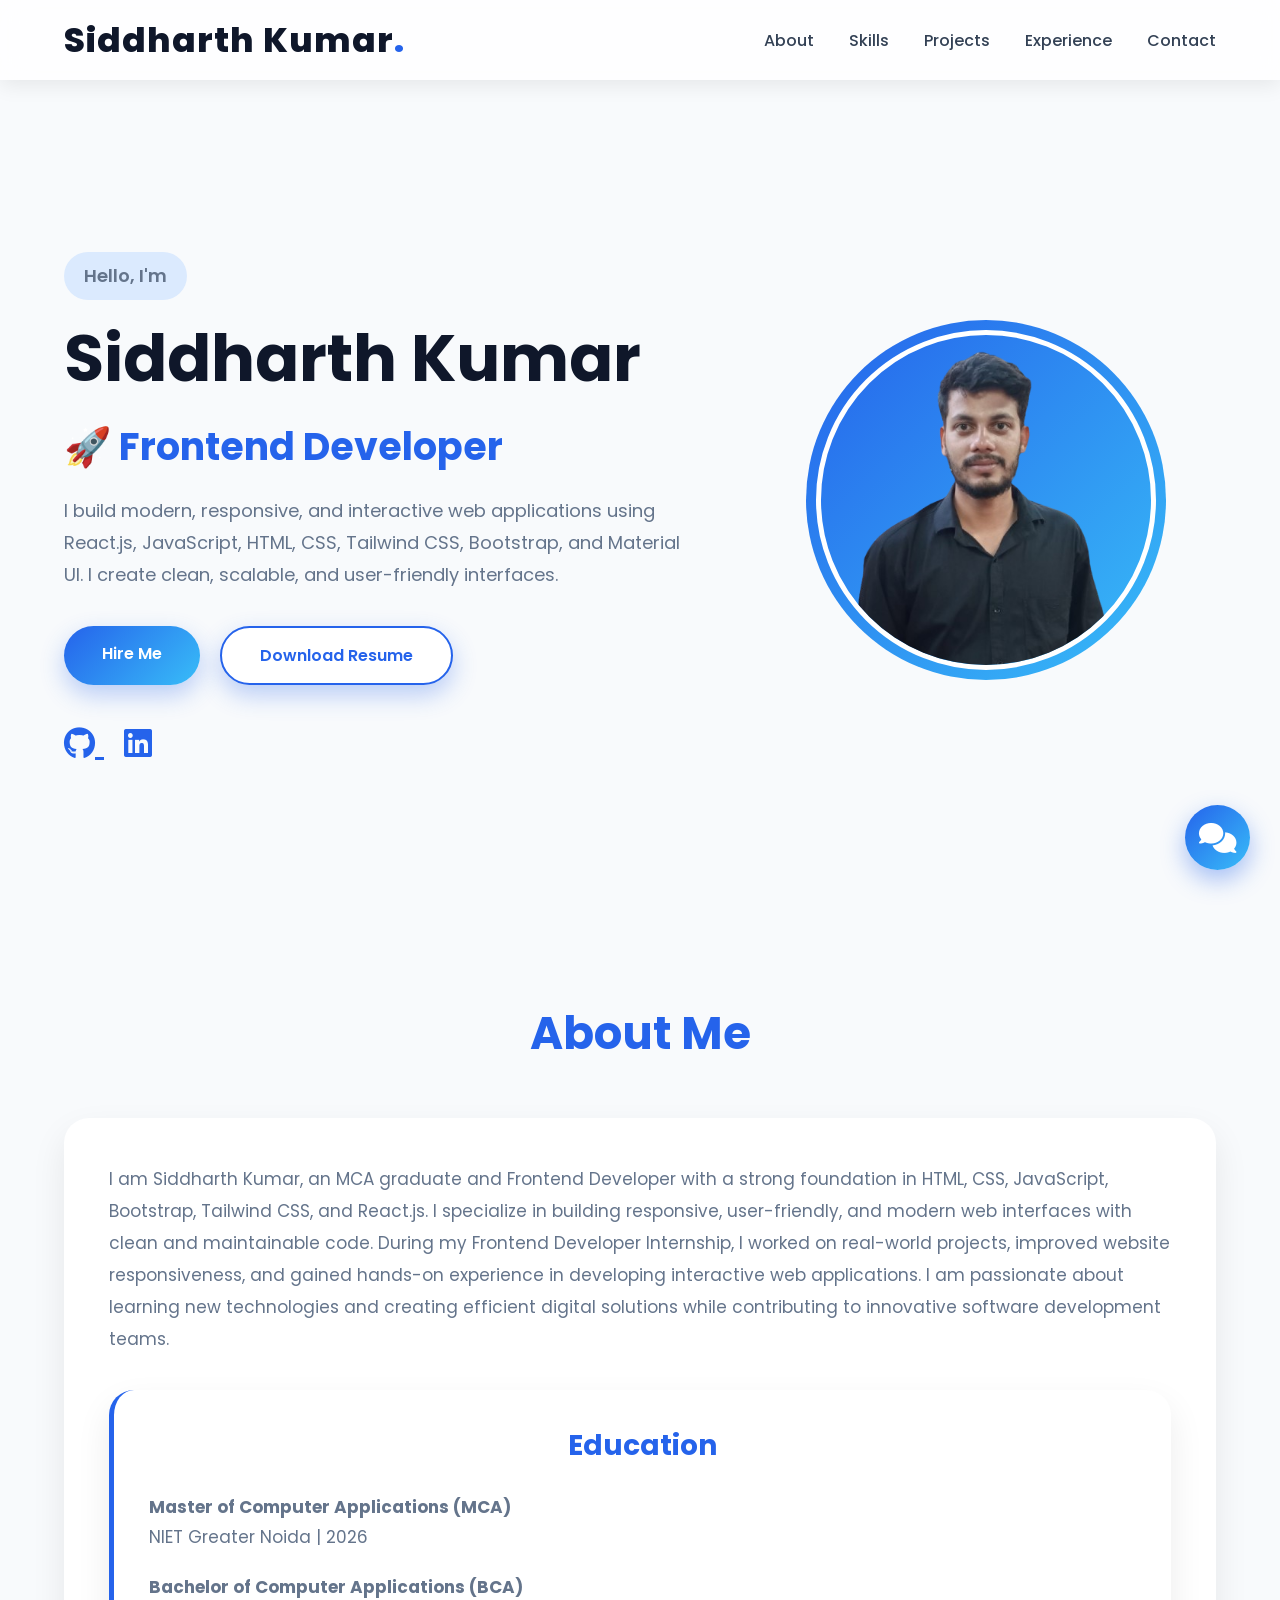
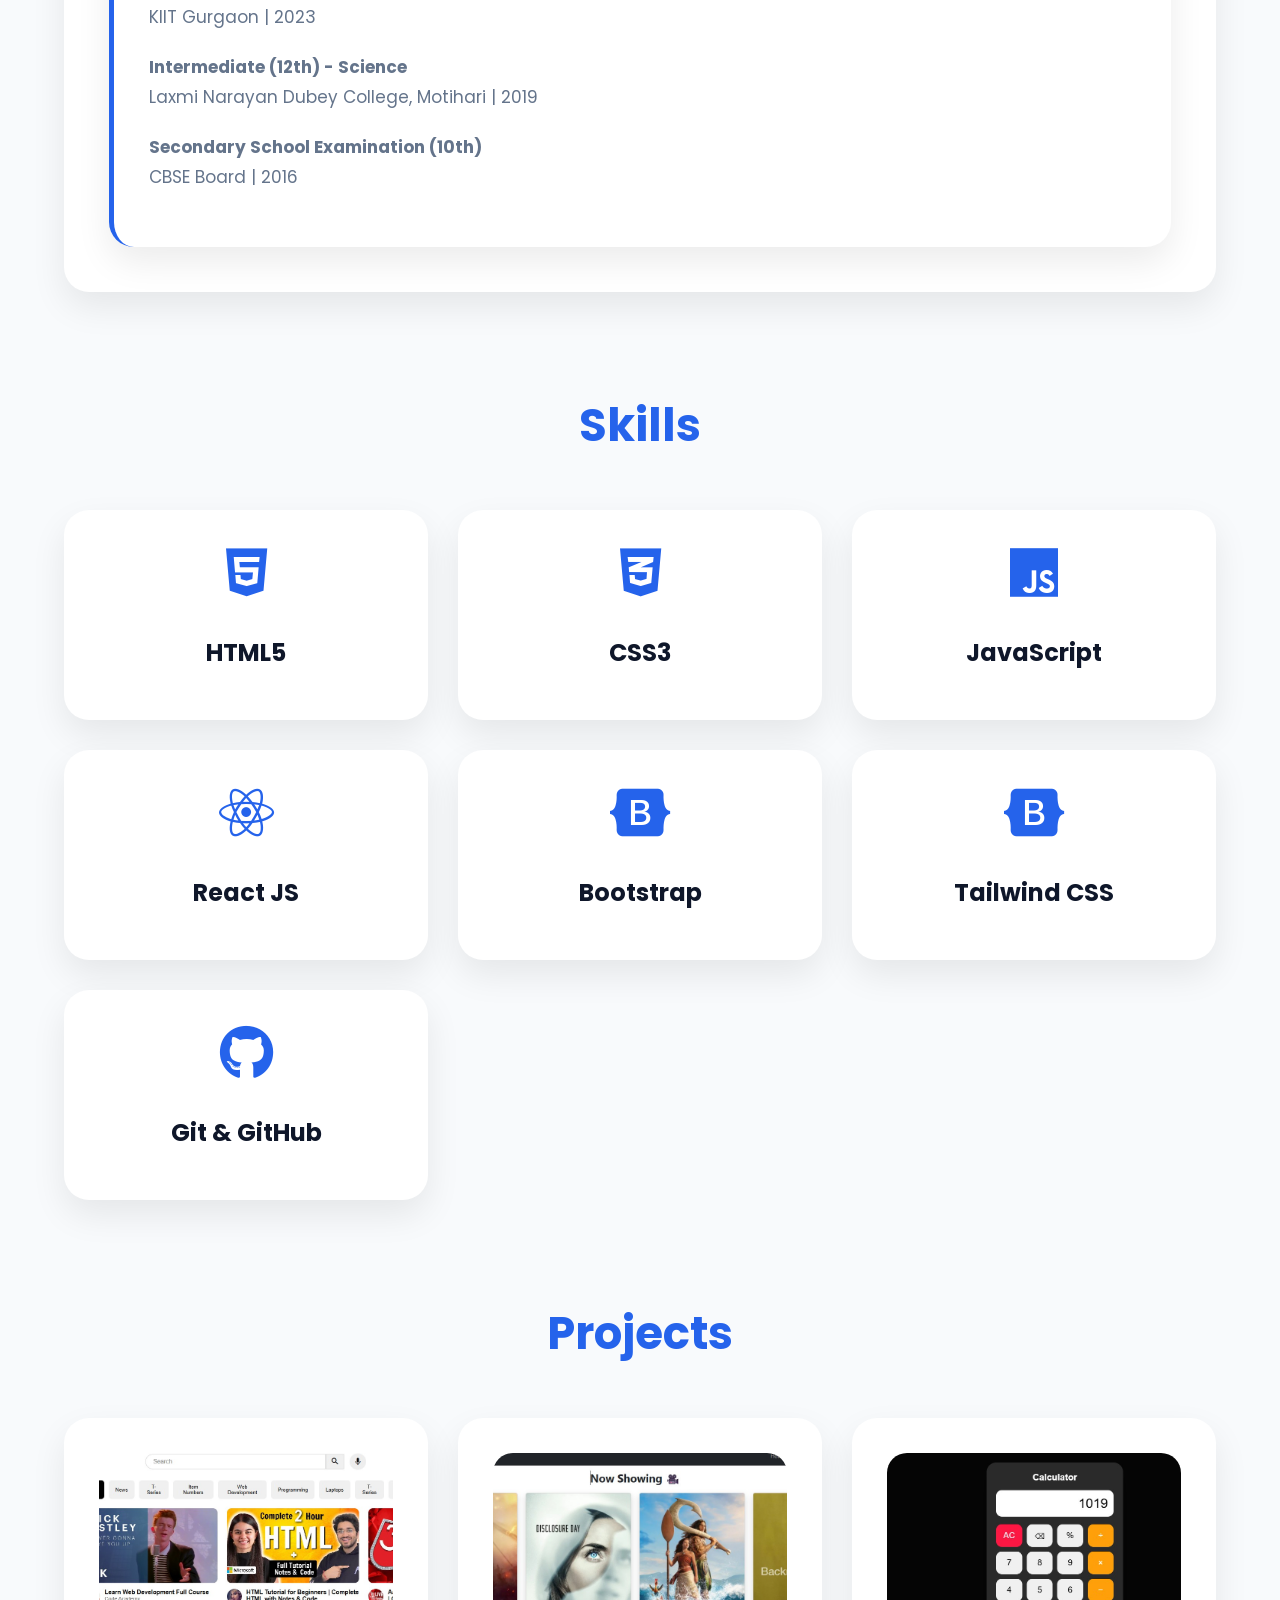
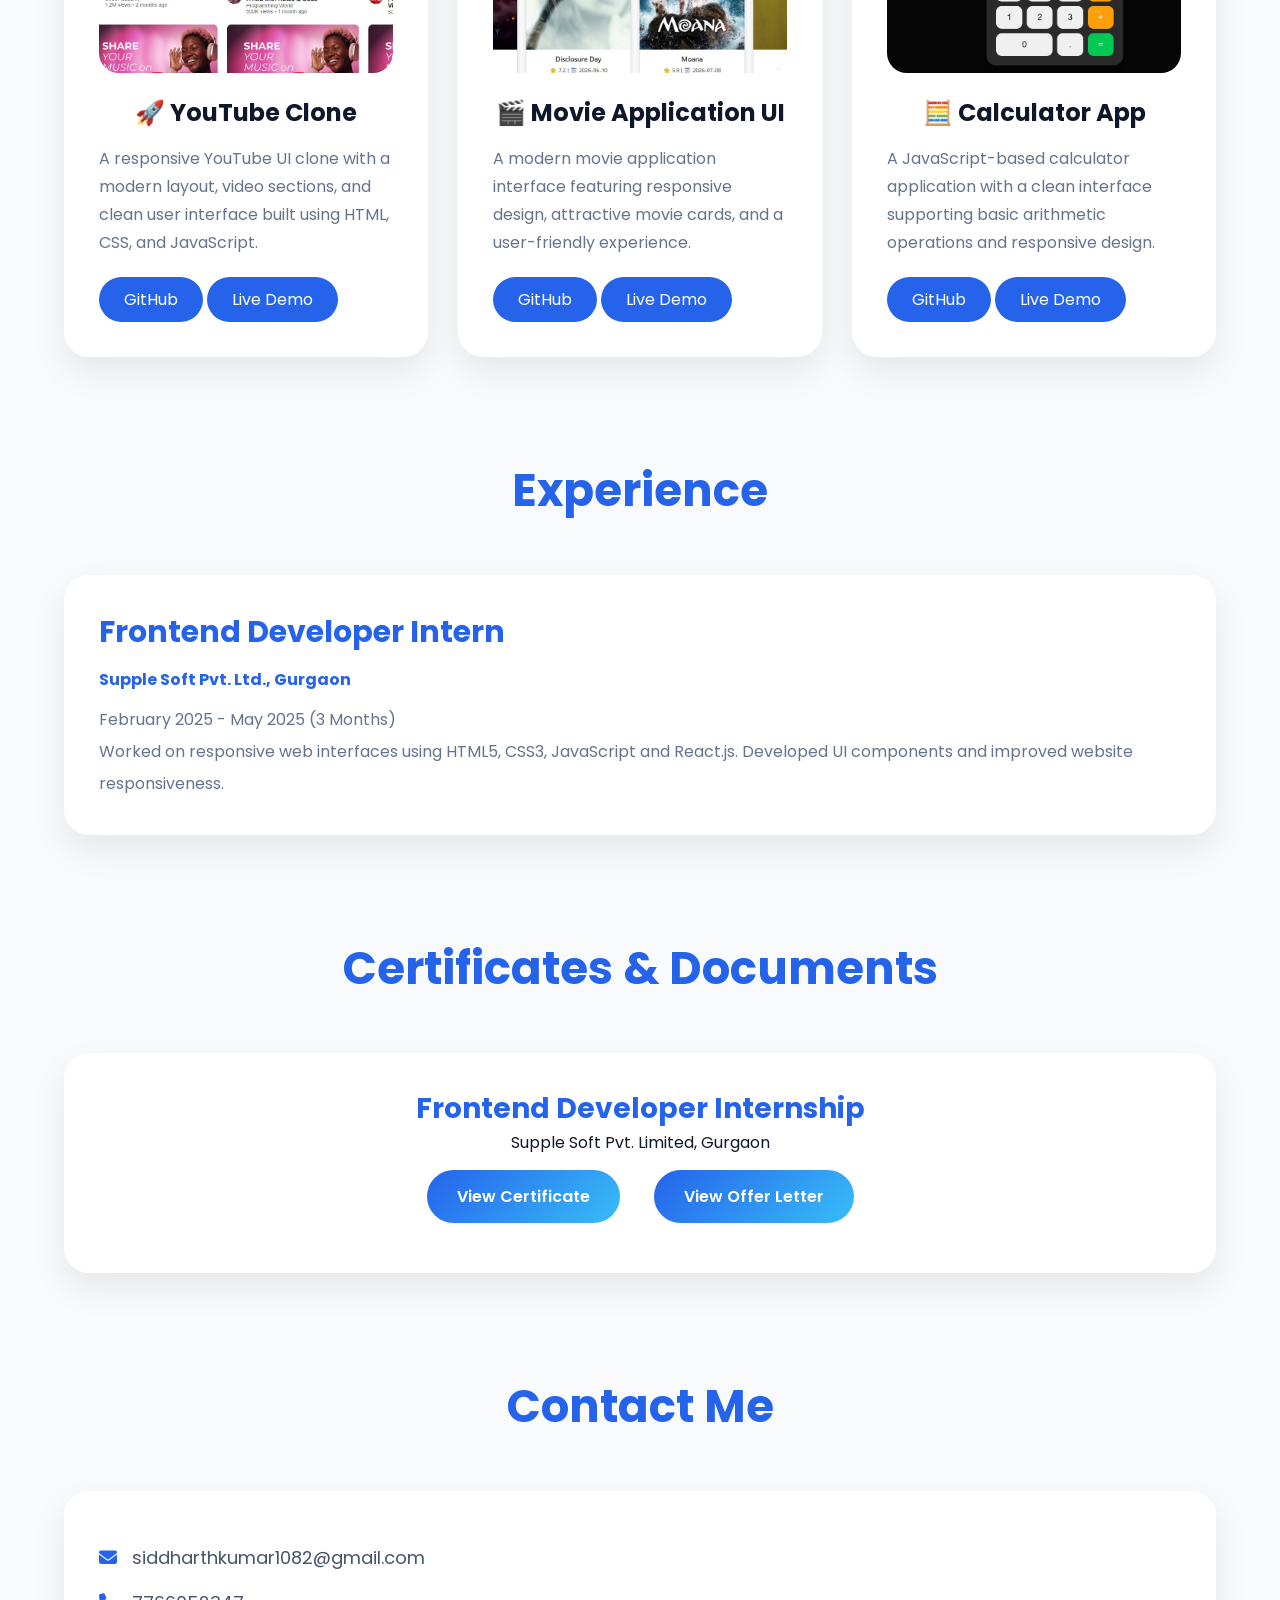
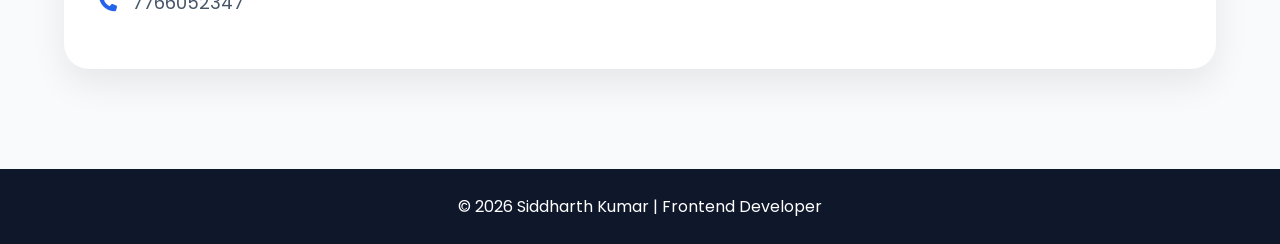
==== index.html @ 6583cbeb "Updated portfolio education card design" ====
<!DOCTYPE html>
<html lang="en">

<head>

    <meta charset="UTF-8">
    <meta name="viewport" content="width=device-width, initial-scale=1.0">
    <title>Siddharth Kumar |Frontend Developer</title>

    <link rel="stylesheet" href="style.css">
    <link rel="stylesheet" href="https://cdnjs.cloudflare.com/ajax/libs/font-awesome/6.6.0/css/all.min.css">


</head>

<body>

    <header>
        <nav>
            <h2 class="logo">
                Siddharth Kumar<span>.</span>
            </h2>
            <ul>
                <li><a href="#about">About</a></li>
                <li><a href="#skills">Skills</a></li>
                <li><a href="#projects">Projects</a></li>
                <li><a href="#experience">Experience</a></li>
                <li><a href="#contact">Contact</a></li>

            </ul>


            <div class="menu">
                <i class="fa-solid fa-bars"></i>
            </div>


        </nav>

    </header>






    <section class="hero" id="home">


        <div class="hero-content">


            <p class="tag">
                Hello, I'm
            </p>


            <h1>
                Siddharth Kumar
            </h1>


            <h5 class="typing-text">
                🚀 Frontend Developer
            </h5>

            <p>
                I build modern, responsive, and interactive web applications using React.js, JavaScript, HTML, CSS,
                Tailwind CSS, Bootstrap, and Material UI.
                I create clean, scalable, and user-friendly interfaces.
            </p>


            <div class="buttons">

                <a href="#contact" class="btn">
                    Hire Me
                </a>


                <a href="resume/Resume_Siddharth_Kumar.pdf (2).pdf" class="btn outline" download>
                    Download Resume
                </a>


            </div>



            <div class="social">

                <a href="https://github.com/Siddharthkumr">
                    <i class="fa-brands fa-github"></i>
                </a>


                <a href="https://www.linkedin.com/in/siddharth-kumar-149511316/">
                    <i class="fa-brands fa-linkedin"></i>
                </a>


            </div>


        </div>





        <div class="profile">

            <div class="circle">

                <img src="images/my_image-removebg-preview.png" alt="Siddharth">

            </div>

        </div>


    </section>







    <section class="section" id="about">


        <h2 class="title">
            About Me
        </h2>
        <div class="about">
            <p>
                I am Siddharth Kumar, an MCA graduate and Frontend Developer with a strong foundation in HTML, CSS,
                JavaScript, Bootstrap, Tailwind CSS, and React.js. I specialize in building responsive, user-friendly,
                and modern web interfaces with clean and maintainable code.

                During my Frontend Developer Internship, I worked on real-world projects, improved website
                responsiveness, and gained hands-on experience in developing interactive web applications. I am
                passionate about learning new technologies and creating efficient digital solutions while contributing
                to innovative software development teams.

            </p>

            <div class="info-card">
                <div class="div">
                    <h3>Education</h3>

                    <p>
                        <strong>Master of Computer Applications (MCA)</strong><br>
                        NIET Greater Noida | 2026
                    </p>

                    <p>
                        <strong>Bachelor of Computer Applications (BCA)</strong><br>
                        KIIT Gurgaon | 2023
                    </p>

                    <p>
                        <strong>Intermediate (12th) - Science</strong><br>
                        Laxmi Narayan Dubey College, Motihari | 2019
                    </p>

                    <p>
                        <strong>Secondary School Examination (10th)</strong><br>
                        CBSE Board | 2016
                    </p>
                </div>


            </div>


    </section>

    <section class="section" id="skills">


        <h2 class="title">
            Skills
        </h2>



        <div class="cards">


            <div class="card">
                <i class="fa-brands fa-html5"></i>
                <h3>HTML5</h3>

            </div>


            <div class="card">
                <i class="fa-brands fa-css3-alt"></i>
                <h3>CSS3</h3>
                <!-- <p>95%</p> -->
            </div>


            <div class="card">
                <i class="fa-brands fa-js"></i>
                <h3>JavaScript</h3>
                <!-- <p>75%</p> -->
            </div>


            <div class="card">
                <i class="fa-brands fa-react"></i>
                <h3>React JS</h3>
                <!-- <p>75%</p> -->
            </div>


            <div class="card">
                <i class="fa-brands fa-bootstrap"></i>
                <h3>Bootstrap</h3>
                <!-- <p>85%</p> -->
            </div>

            <div class="card">
                <i class="fa-brands fa-bootstrap"></i>
                <h3>Tailwind CSS
                </h3>
                <!-- <p>85%</p> -->
            </div>
            <div class="card">
                <i class="fa-brands fa-github"></i>
                <h3>Git & GitHub</h3>
                <!-- <p>80%</p> -->
            </div>


        </div>


    </section>










    <section class="section" id="projects">

        <h2 class="title">
            Projects
        </h2>

        <div class="cards">
            <div class="project">

                <img src="images/youtube  img.jpg">

                <h3>
                    🚀 YouTube Clone
                </h3>

                <p>
                    A responsive YouTube UI clone with a modern layout, video sections,
                    and clean user interface built using HTML, CSS, and JavaScript.
                </p>

                <a href="https://github.com/Siddharthkumr" target="_blank">
                    GitHub
                </a>

                <a href="https://github.com/Siddharthkumr" target="_blank">
                    Live Demo
                </a>

            </div>



            <div class="project">

                <img src="images/movie ui .jpg">

                <h3>
                    🎬 Movie Application UI
                </h3>

                <p>
                    A modern movie application interface featuring responsive design,
                    attractive movie cards, and a user-friendly experience.
                </p>

                <a href="https://github.com/Siddharthkumr" target="_blank">
                    GitHub
                </a>

                <a href="https://github.com/Siddharthkumr" target="_blank">
                    Live Demo
                </a>

            </div>
            <div class="project">

                <img src="images/calcluter.jpg">

                <h3>
                    🧮 Calculator App
                </h3>

                <p>
                    A JavaScript-based calculator application with a clean interface
                    supporting basic arithmetic operations and responsive design.
                </p>

                <a href="https://github.com/Siddharthkumr" target="_blank">
                    GitHub
                </a>

                <a href="xxxxxxxxxxxxxxx" target="_blank">
                    Live Demo
                </a>

            </div>


        </div>

    </section>










    <section class="section" id="experience">


        <h2 class="title">
            Experience
        </h2>



        <div class="experience-box">


            <h3>
                Frontend Developer Intern
            </h3>


            <h4>
                Supple Soft Pvt. Ltd., Gurgaon
            </h4>


            <p>
                February 2025 - May 2025 (3 Months)
            </p>


            <p>
                Worked on responsive web interfaces using HTML5,
                CSS3, JavaScript and React.js. Developed UI components
                and improved website responsiveness.
            </p>


        </div>



    </section>


    <section class="section">


        <h2 class="title">
            Certificates & Documents
        </h2>



        <div class="documents">


            <h3>
                Frontend Developer Internship
            </h3>


            <p>
                Supple Soft Pvt. Limited, Gurgaon
            </p>


            <a href="doc/my Internship certificate supple soft.pdf" target="_blank">
                View Certificate
            </a>


            <a href="doc/Supple soft internship offer letter.pdf" target="_blank">
                View Offer Letter
            </a>


        </div>


    </section>

    <section class="section" id="contact">


        <h2 class="title">
            Contact Me
        </h2>



        <div class="contact">
            <p>
                <i class="fa-solid fa-envelope"></i>
                siddharthkumar1082@gmail.com
            </p>
            <p>
                <i class="fa-solid fa-phone"></i>
                7766052347
            </p>


        </div>


    </section>
    <footer>
        <p>
            © 2026 Siddharth Kumar | Frontend Developer
        </p>
    </footer>




    <div class="ai-button" onclick="openAI()">
        <i class="fa-solid fa-comments"></i>
    </div>


    <div class="ai-box" id="aiBox">

        <div class="ai-header">
            <h3>Siddharth AI</h3>
            <span onclick="openAI()">✖</span>
        </div>


        <div class="ai-chat" id="chat">

            <p>
                Hello 👋 I am Siddharth AI. Ask me about my skills, projects or experience.
            </p>

        </div>


        <div class="ai-input">

            <input type="text" id="userInput" placeholder="Ask something...">

            <button onclick="sendAI()">
                Send
            </button>

        </div>


    </div>

    <script src="script.js"></script>


</body>

</html>
---- style.css ----
@import url("https://fonts.googleapis.com/css2?family=Poppins:wght@300;400;500;600;700;800&display=swap");

* {
  margin: 0;
  padding: 0;
  box-sizing: border-box;
  font-family: "Poppins", sans-serif;
}
body {
  font-family: "Poppins", sans-serif;
  background: #f8fafc;
  color: #0f172a;
}

html {
  scroll-behavior: smooth;
}

header {
  position: fixed;
  top: 0;
  width: 100%;

  background: rgba(255, 255, 255, 0.8);

  backdrop-filter: blur(15px);

  z-index: 1000;

  box-shadow: 0 5px 25px rgba(0, 0, 0, 0.08);
}

nav {
  width: 90%;
  height: 80px;
  margin: auto;

  display: flex;
  justify-content: space-between;
  align-items: center;
}

.logo {
  font-size: 34px;
  font-weight: 800;

  letter-spacing: 1px;
}

.logo span {
  color: #2563eb;
}

nav ul {
  display: flex;

  gap: 35px;

  list-style: none;
}

nav ul li a {
  text-decoration: none;

  color: #334155;

  font-weight: 500;

  position: relative;

  transition: 0.3s;
}

nav ul li a::after {
  content: "";

  position: absolute;

  width: 0;
  height: 3px;

  background: #2563eb;

  left: 0;
  bottom: -8px;

  transition: 0.3s;
}

nav ul li a:hover::after {
  width: 100%;
}

nav ul li a:hover {
  color: #2563eb;
}

.menu {
  display: none;
}

.hero {
  width: 90%;
  min-height: 100vh;

  margin: auto;

  display: flex;

  justify-content: space-between;

  align-items: center;

  padding-top: 100px;
}

.hero-content {
  width: 55%;
}

.tag {
  display: inline-block;

  padding: 8px 20px;

  background: #dbeafe;

  color: #2563eb;

  border-radius: 30px;

  font-weight: 600;
}

.hero h1 {
  font-size: 65px;

  margin: 20px 0;

  line-height: 1.2;
}

.hero h1 span {
  color: #2563eb;
}

.hero p {
  margin-top: 20px;

  color: #64748b;

  font-size: 18px;

  line-height: 32px;
}

.buttons {
  margin-top: 35px;

  display: flex;

  gap: 20px;
}

.btn {
  padding: 15px 38px;

  background: linear-gradient(135deg, #2563eb, #38bdf8);

  color: white;

  border-radius: 50px;

  text-decoration: none;

  font-weight: 600;

  transition: 0.4s;

  box-shadow: 0 10px 25px rgba(37, 99, 235, 0.3);
}

.btn:hover {
  transform: translateY(-5px);

  box-shadow: 0 15px 35px rgba(37, 99, 235, 0.5);
}

.outline {
  background: white;

  color: #2563eb;

  border: 2px solid #2563eb;
}

.social {
  margin-top: 35px;
}

.social a {
  font-size: 32px;

  color: #2563eb;

  margin-right: 20px;

  transition: 0.3s;
}

.social a:hover {
  transform: translateY(-5px);
}

.profile {
  width: 40%;

  display: flex;

  justify-content: center;
}

.circle {
  width: 360px;

  height: 360px;

  border-radius: 50%;

  padding: 10px;

  background: linear-gradient(135deg, #2563eb, #38bdf8);

  animation: float 4s ease-in-out infinite;
}

.circle img {
  width: 100%;

  height: 100%;

  border-radius: 50%;

  object-fit: cover;

  border: 5px solid white;
}

@keyframes float {
  0% {
    transform: translateY(0);
  }

  50% {
    transform: translateY(-15px);
  }

  100% {
    transform: translateY(0);
  }
}

.section {
  width: 90%;

  margin: 100px auto;
}

.title {
  text-align: center;

  font-size: 45px;

  font-weight: 700;

  color: #2563eb;

  margin-bottom: 50px;
}

.about {
  background: white;

  padding: 45px;

  border-radius: 25px;

  box-shadow: 0 15px 35px rgba(0, 0, 0, 0.08);

  transition: 0.4s;
}

.about:hover {
  transform: translateY(-8px);

  box-shadow: 0 20px 45px rgba(0, 0, 0, 0.15);
}

.about p {
  color: #64748b;

  line-height: 32px;

  font-size: 17px;
}

.info-card {
  display: flex;

  gap: 30px;

  margin-top: 35px;
}

.info-card div {
  flex: 1;

  background: #f8fafc;

  padding: 30px;

  border-radius: 20px;

  border-left: 5px solid #2563eb;

  transition: 0.3s;
}

.info-card div:hover {
  transform: translateY(-8px);

  background: #eff6ff;
}

.cards {
  display: grid;

  grid-template-columns: repeat(3, 1fr);

  gap: 30px;
}

.card,
.project,
.experience-box,
.documents,
.contact {
  background: white;

  padding: 35px;

  border-radius: 25px;

  box-shadow: 0 15px 35px rgba(0, 0, 0, 0.08);

  transition: 0.4s;
}

.card:hover,
.project:hover,
.experience-box:hover,
.documents:hover,
.contact:hover {
  transform: translateY(-10px);

  box-shadow: 0 25px 50px rgba(0, 0, 0, 0.15);
}

.card {
  text-align: center;
}

.card i {
  font-size: 55px;

  color: #2563eb;

  margin-bottom: 20px;
}

.card h3 {
  margin: 15px 0;
}

.card p {
  color: #64748b;
}

.project img {
  width: 100%;

  height: 220px;

  object-fit: cover;

  border-radius: 20px;
}

.project h3 {
  margin: 20px 0;

  font-size: 24px;
}

.project p {
  color: #64748b;

  line-height: 28px;
}

.project a {
  display: inline-block;

  margin-top: 20px;

  padding: 10px 25px;

  background: #2563eb;

  color: white;

  border-radius: 30px;

  text-decoration: none;

  transition: 0.3s;
}

.project a:hover {
  background: #1d4ed8;

  transform: scale(1.05);
}

.experience-box h3 {
  font-size: 30px;
}

.experience-box h4 {
  margin: 12px 0;

  color: #2563eb;
}

.experience-box p {
  color: #64748b;

  line-height: 32px;
}

.documents {
  text-align: center;
}

.documents a {
  display: inline-block;

  margin: 15px;

  padding: 14px 30px;

  background: linear-gradient(135deg, #2563eb, #38bdf8);

  color: white;

  border-radius: 50px;

  text-decoration: none;

  font-weight: 600;

  transition: 0.3s;
}

.documents a:hover {
  transform: translateY(-5px);

  box-shadow: 0 10px 25px rgba(37, 99, 235, 0.4);
}

.contact p {
  margin: 18px 0;

  font-size: 18px;

  color: #475569;
}

.contact i {
  color: #2563eb;

  margin-right: 10px;
}

footer {
  background: #0f172a;

  color: white;

  text-align: center;

  padding: 25px;

  font-size: 16px;
}

.ai-button {
  position: fixed;

  right: 30px;

  bottom: 30px;

  width: 65px;

  height: 65px;

  background: linear-gradient(135deg, #2563eb, #38bdf8);

  color: white;

  border-radius: 50%;

  display: flex;

  justify-content: center;

  align-items: center;

  font-size: 30px;

  cursor: pointer;

  z-index: 999;

  box-shadow: 0 10px 25px rgba(37, 99, 235, 0.4);

  transition: 0.3s;
}

.ai-button:hover {
  transform: scale(1.1);
}

.ai-box {
  display: none;

  position: fixed;

  right: 30px;

  bottom: 110px;

  width: 350px;

  background: white;

  border-radius: 25px;

  overflow: hidden;

  box-shadow: 0 15px 40px rgba(0, 0, 0, 0.2);

  z-index: 999;
}

.ai-header {
  background: #2563eb;

  color: white;

  padding: 18px;

  display: flex;

  justify-content: space-between;
}

.ai-chat {
  height: 250px;

  padding: 15px;

  overflow-y: auto;
}

.ai-chat p {
  background: #f1f5f9;

  padding: 12px;

  border-radius: 12px;
}

.ai-input {
  display: flex;

  padding: 12px;

  border-top: 1px solid #ddd;
}

.ai-input input {
  flex: 1;

  padding: 12px;

  border: 1px solid #ddd;

  border-radius: 10px;
}

.ai-input button {
  margin-left: 10px;

  padding: 10px 18px;

  background: #2563eb;

  color: white;

  border: none;

  border-radius: 10px;
}

@media (max-width: 768px) {
  nav ul {
    display: none;
  }

  .menu {
    display: block;

    font-size: 30px;
  }

  .hero {
    flex-direction: column-reverse;

    text-align: center;
  }

  .hero-content {
    width: 100%;
  }

  .hero h1 {
    font-size: 40px;
  }

  .profile {
    width: 100%;

    margin-bottom: 40px;
  }

  .circle {
    width: 260px;

    height: 260px;
  }

  .buttons {
    justify-content: center;

    flex-wrap: wrap;
  }

  .cards {
    grid-template-columns: 1fr;
  }

  .info-card {
    flex-direction: column;
  }

  .title {
    font-size: 35px;
  }

  .ai-box {
    width: 90%;

    right: 5%;
  }
}

.typing-text {
  font-size: 38px;
  color: #2563eb;
  font-weight: 700;
  overflow: hidden;
  white-space: nowrap;
  animation: typing 3s steps(25) infinite alternate;
}
@keyframes typing {
  from {
    width: 0;
  }
  to {
    width: 70%;
  }
}
@media (max-width: 768px) {
  .typing-text {
    font-size: 28px;
  }
}

.card h3,
.project h3 {
  text-align: center;
  font-size: 24px;
  color: #0f172a;
  margin: 15px 0;
}

.experience-box h3 {
  font-size: 30px;
  color: #2563eb;
}

.documents h3 {
  font-size: 28px;
  color: #2563eb;
}

.ai-header h3 {
  font-size: 20px;
  color: white;
}

.info-card div {
  flex: 1;
  background: white;
  padding: 35px;
  border-radius: 25px;
  box-shadow: 0 15px 35px rgba(0, 0, 0, 0.08);
  border-left: 5px solid #2563eb;
  transition: 0.4s;
}

.info-card div:hover {
  transform: translateY(-10px);
  box-shadow: 0 25px 50px rgba(0, 0, 0, 0.15);
}

.info-card h3 {
  text-align: center;
  font-size: 28px;
  color: #2563eb;
  margin-bottom: 25px;
}

.info-card p {
  color: #64748b;
  line-height: 30px;
  margin-bottom: 20px;
}
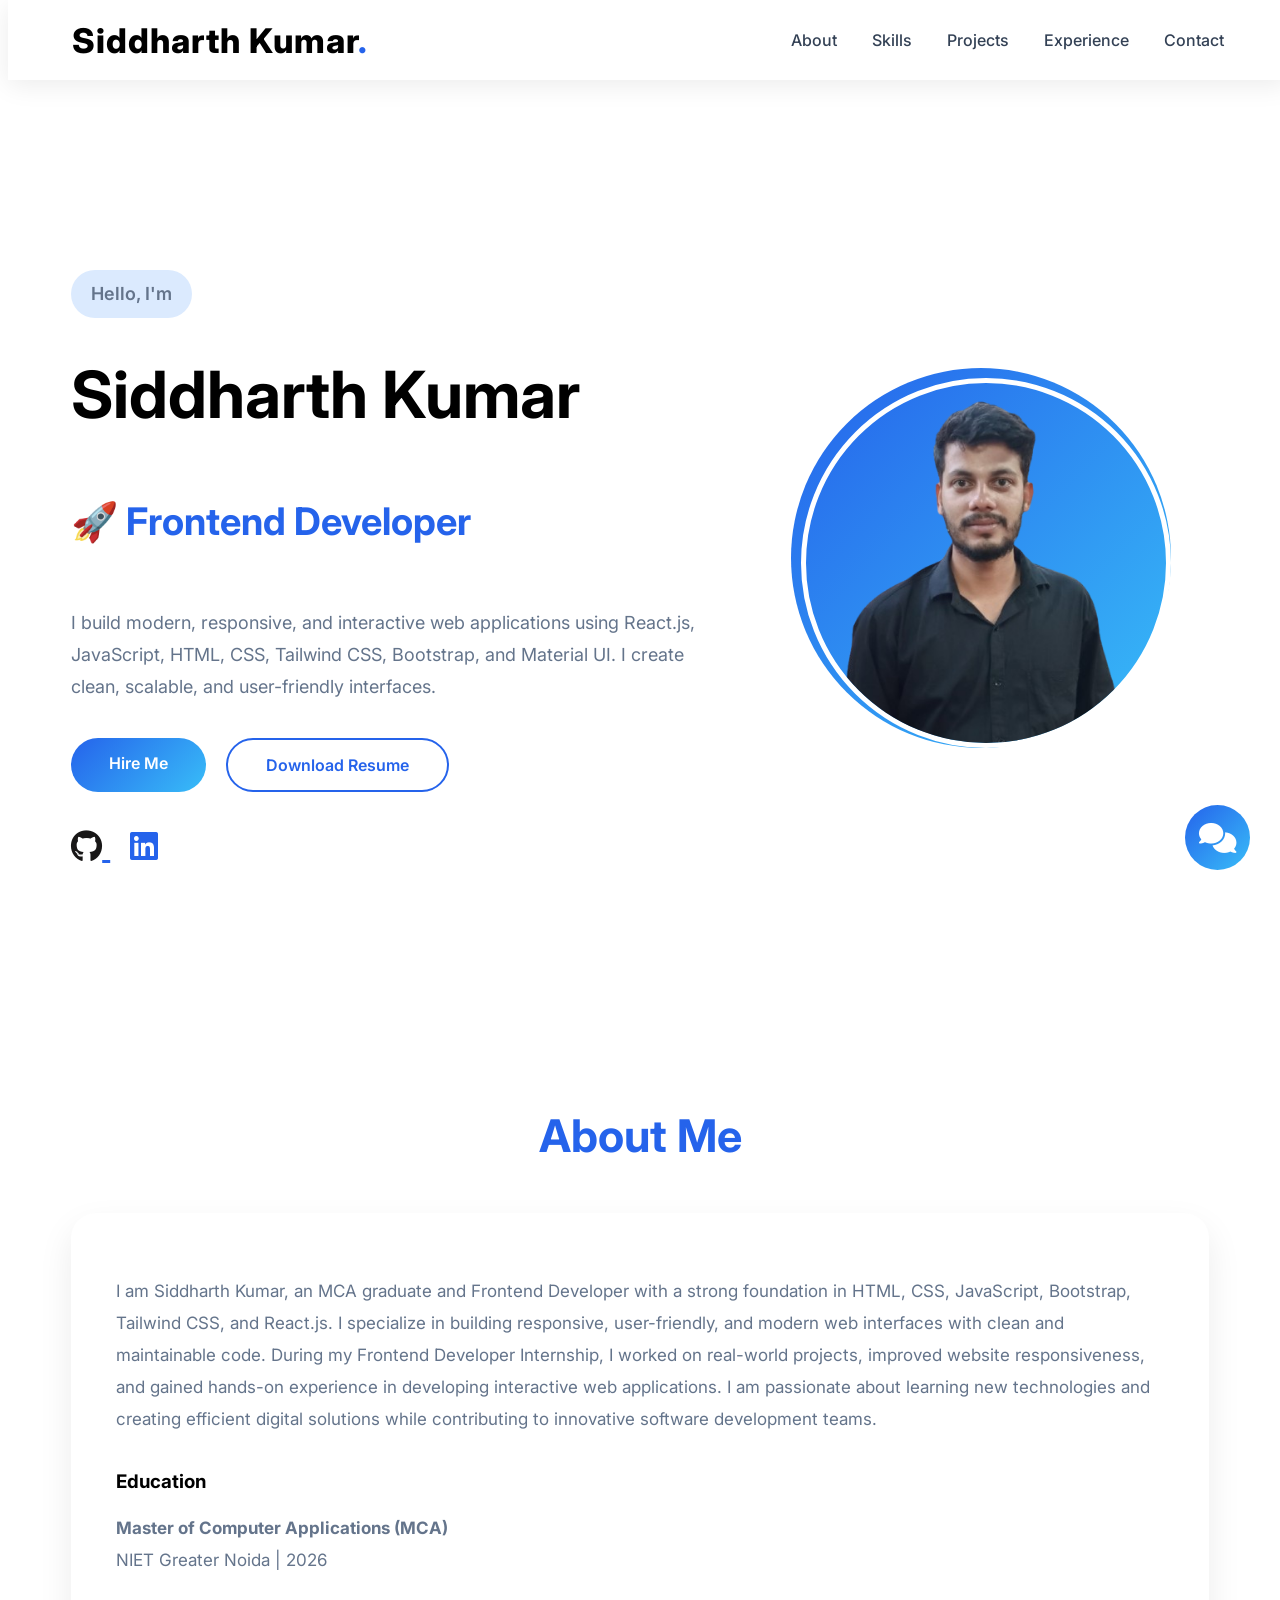
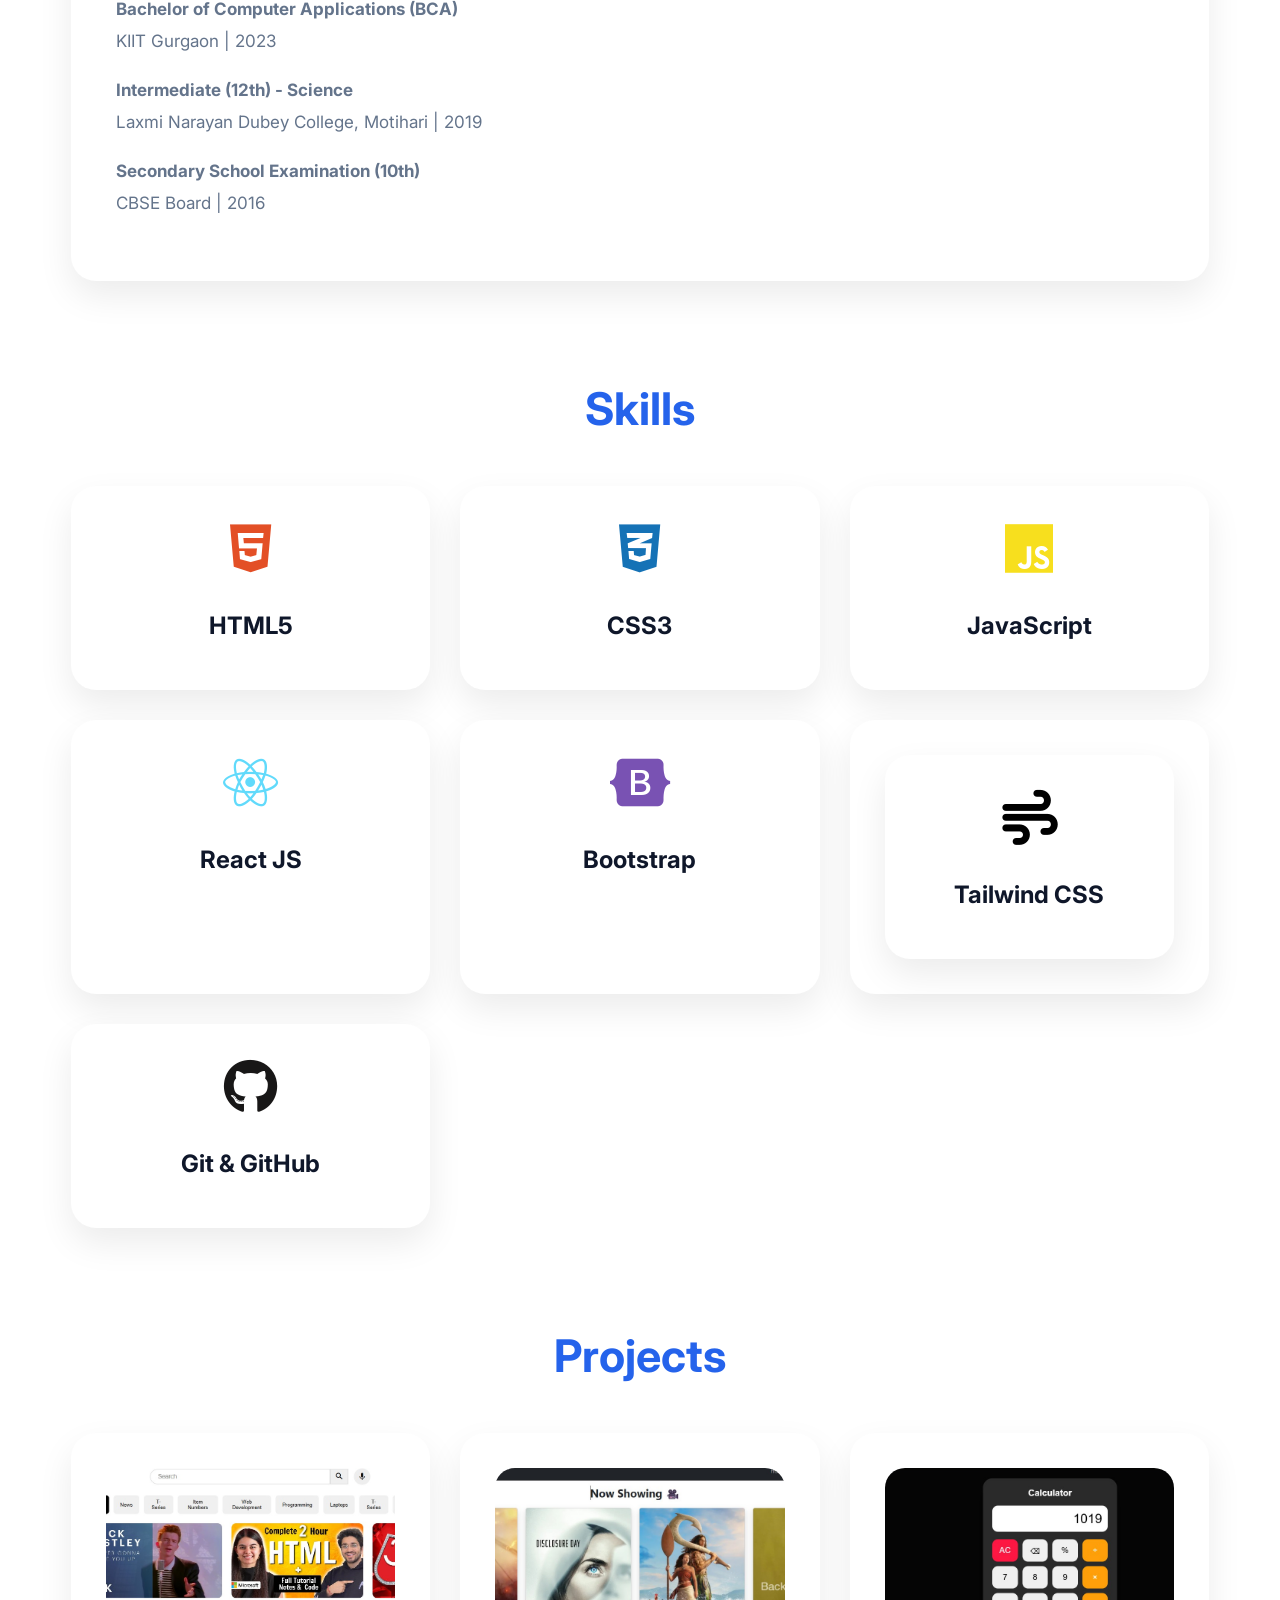
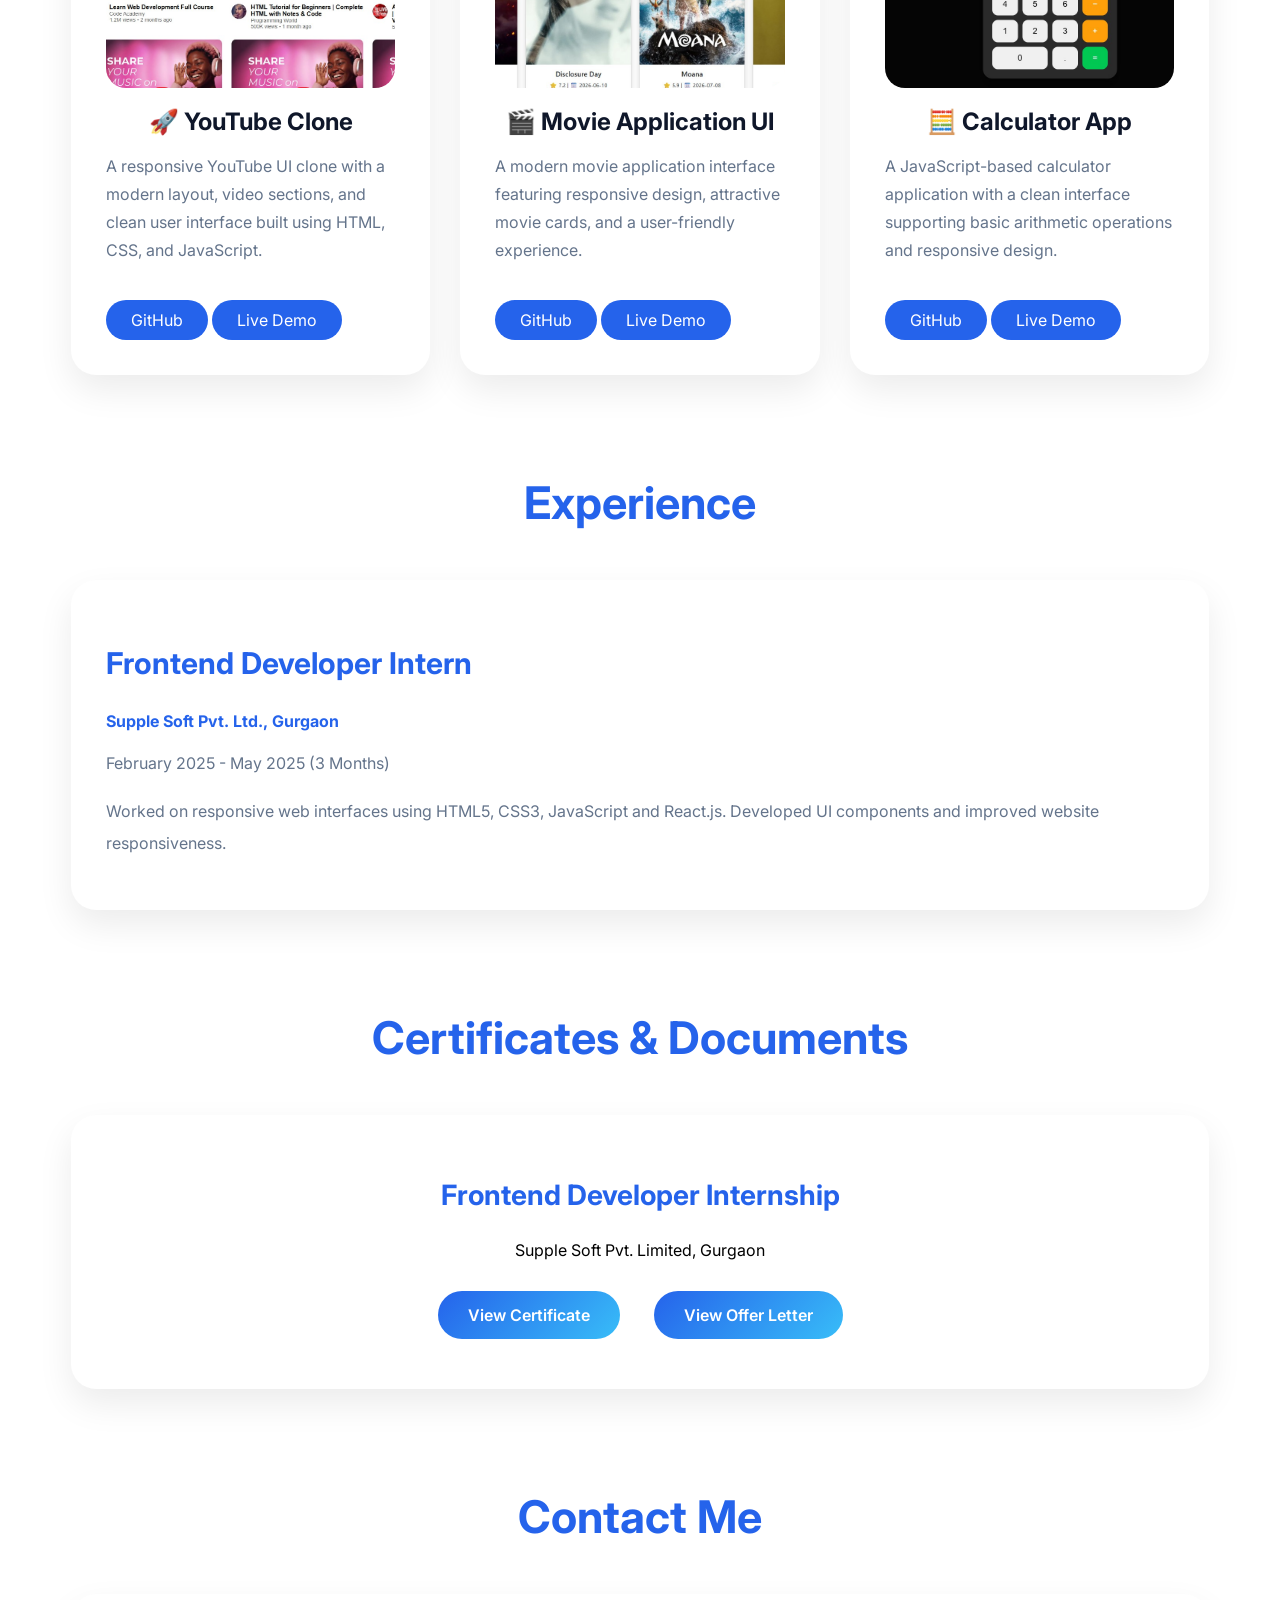
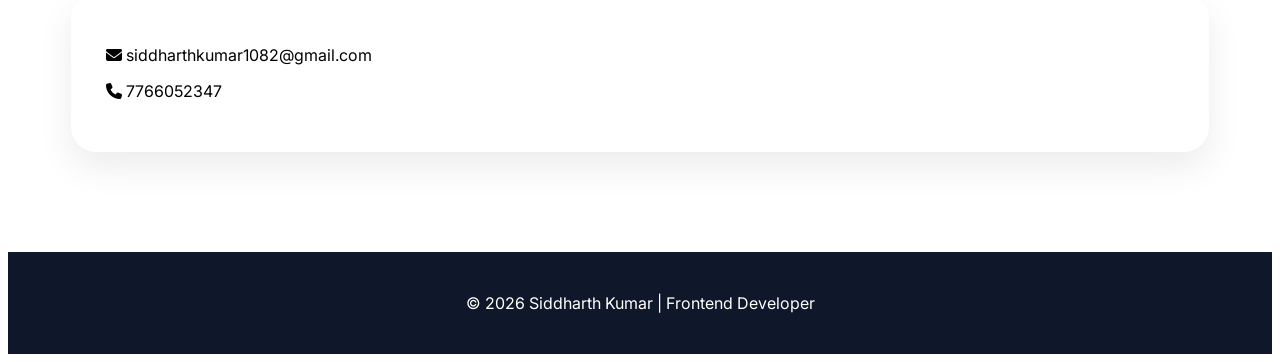
==== commit 02206c7c: "Updated portfolio design and styling" ====
--- a/index.html
+++ b/index.html
@@ -224,9 +224,11 @@
             </div>
 
             <div class="card">
-                <i class="fa-brands fa-bootstrap"></i>
-                <h3>Tailwind CSS
-                </h3>
+                <div class="card">
+    <i class="fa-solid fa-wind"></i>
+    <h3>Tailwind CSS</h3>
+</div>
+    
                 <!-- <p>85%</p> -->
             </div>
             <div class="card">
@@ -487,7 +489,7 @@
 
     </div>
 
-    <script src="script.js"></script>
+    <!-- <script src="script.js"></script> -->
 
 
 </body>
--- a/style.css
+++ b/style.css
@@ -1,40 +1,26 @@
-@import url("https://fonts.googleapis.com/css2?family=Poppins:wght@300;400;500;600;700;800&display=swap");
-
-* {
-  margin: 0;
-  padding: 0;
-  box-sizing: border-box;
-  font-family: "Poppins", sans-serif;
-}
+@import url('https://fonts.googleapis.com/css2?family=Inter:wght@300;400;500;600;700&display=swap');
+
 body {
-  font-family: "Poppins", sans-serif;
-  background: #f8fafc;
-  color: #0f172a;
-}
-
-html {
-  scroll-behavior: smooth;
-}
+    font-family: "Inter", sans-serif;
+}
+
+
+/* ========== NAVBAR ========== */
 
 header {
   position: fixed;
   top: 0;
   width: 100%;
-
-  background: rgba(255, 255, 255, 0.8);
-
+  background: rgba(255,255,255,0.8);
   backdrop-filter: blur(15px);
-
   z-index: 1000;
-
-  box-shadow: 0 5px 25px rgba(0, 0, 0, 0.08);
+  box-shadow: 0 5px 25px rgba(0,0,0,0.08);
 }
 
 nav {
   width: 90%;
   height: 80px;
   margin: auto;
-
   display: flex;
   justify-content: space-between;
   align-items: center;
@@ -43,7 +29,6 @@
 .logo {
   font-size: 34px;
   font-weight: 800;
-
   letter-spacing: 1px;
 }
 
@@ -53,708 +38,764 @@
 
 nav ul {
   display: flex;
-
   gap: 35px;
-
   list-style: none;
 }
 
 nav ul li a {
   text-decoration: none;
-
   color: #334155;
-
   font-weight: 500;
-
   position: relative;
-
   transition: 0.3s;
+}
+
+nav ul li a:hover {
+  color: #2563eb;
 }
 
 nav ul li a::after {
   content: "";
-
   position: absolute;
-
   width: 0;
   height: 3px;
-
   background: #2563eb;
-
   left: 0;
   bottom: -8px;
-
   transition: 0.3s;
 }
 
 nav ul li a:hover::after {
-  width: 100%;
-}
-
-nav ul li a:hover {
-  color: #2563eb;
+  width:100%;
 }
 
 .menu {
-  display: none;
-}
+  display:none;
+}
+
+
+/* ========== HERO ========== */
 
 .hero {
-  width: 90%;
-  min-height: 100vh;
-
-  margin: auto;
-
-  display: flex;
-
-  justify-content: space-between;
-
-  align-items: center;
-
-  padding-top: 100px;
+  width:90%;
+  min-height:100vh;
+  margin:auto;
+  display:flex;
+  justify-content:space-between;
+  align-items:center;
+  padding-top:100px;
 }
 
 .hero-content {
-  width: 55%;
+  width:55%;
 }
 
 .tag {
-  display: inline-block;
-
-  padding: 8px 20px;
-
-  background: #dbeafe;
-
-  color: #2563eb;
-
-  border-radius: 30px;
-
-  font-weight: 600;
-}
+  display:inline-block;
+  padding:8px 20px;
+  background:#dbeafe;
+  color:#2563eb;
+  border-radius:30px;
+  font-weight:600;
+}
+
 
 .hero h1 {
-  font-size: 65px;
-
-  margin: 20px 0;
-
-  line-height: 1.2;
-}
-
-.hero h1 span {
-  color: #2563eb;
-}
+  font-size:65px;
+  margin:20px 0;
+  line-height:1.2;
+}
+
 
 .hero p {
-  margin-top: 20px;
-
-  color: #64748b;
-
-  font-size: 18px;
-
-  line-height: 32px;
-}
+  margin-top:20px;
+  color:#64748b;
+  font-size:18px;
+  line-height:32px;
+}
+
+
+.typing-text {
+  font-size:38px;
+  color:#2563eb;
+  font-weight:700;
+  overflow:hidden;
+  white-space:nowrap;
+}
+
 
 .buttons {
-  margin-top: 35px;
-
-  display: flex;
-
-  gap: 20px;
-}
+  margin-top:35px;
+  display:flex;
+  gap:20px;
+}
+
 
 .btn {
-  padding: 15px 38px;
-
-  background: linear-gradient(135deg, #2563eb, #38bdf8);
-
-  color: white;
-
-  border-radius: 50px;
-
-  text-decoration: none;
-
-  font-weight: 600;
-
-  transition: 0.4s;
-
-  box-shadow: 0 10px 25px rgba(37, 99, 235, 0.3);
-}
+  padding:15px 38px;
+  background:linear-gradient(135deg,#2563eb,#38bdf8);
+  color:white;
+  border-radius:50px;
+  text-decoration:none;
+  font-weight:600;
+  transition:.4s;
+}
+
 
 .btn:hover {
-  transform: translateY(-5px);
-
-  box-shadow: 0 15px 35px rgba(37, 99, 235, 0.5);
-}
+  transform:translateY(-5px);
+}
+
 
 .outline {
-  background: white;
-
-  color: #2563eb;
-
-  border: 2px solid #2563eb;
-}
+  background:white;
+  color:#2563eb;
+  border:2px solid #2563eb;
+}
+
 
 .social {
-  margin-top: 35px;
-}
+  margin-top:35px;
+}
+
 
 .social a {
-  font-size: 32px;
-
-  color: #2563eb;
-
-  margin-right: 20px;
-
-  transition: 0.3s;
-}
-
-.social a:hover {
-  transform: translateY(-5px);
-}
+  font-size:32px;
+  color:#2563eb;
+  margin-right:20px;
+}
+
+
+/* PROFILE IMAGE */
+
 
 .profile {
-  width: 40%;
-
-  display: flex;
-
-  justify-content: center;
-}
+  width:40%;
+  display:flex;
+  justify-content:center;
+}
+
 
 .circle {
-  width: 360px;
-
-  height: 360px;
-
-  border-radius: 50%;
-
-  padding: 10px;
-
-  background: linear-gradient(135deg, #2563eb, #38bdf8);
-
-  animation: float 4s ease-in-out infinite;
-}
+  width:360px;
+  height:360px;
+  border-radius:50%;
+  padding:10px;
+  background:linear-gradient(135deg,#2563eb,#38bdf8);
+}
+
 
 .circle img {
-  width: 100%;
-
-  height: 100%;
-
-  border-radius: 50%;
-
-  object-fit: cover;
-
-  border: 5px solid white;
-}
-
-@keyframes float {
-  0% {
-    transform: translateY(0);
-  }
-
-  50% {
-    transform: translateY(-15px);
-  }
-
-  100% {
-    transform: translateY(0);
-  }
-}
+  width:100%;
+  height:100%;
+  border-radius:50%;
+  object-fit:cover;
+  border:5px solid white;
+}
+
+
+
+/* ========== COMMON SECTION ========== */
+
 
 .section {
-  width: 90%;
-
-  margin: 100px auto;
-}
+  width:90%;
+  margin:100px auto;
+}
+
 
 .title {
-  text-align: center;
-
-  font-size: 45px;
-
-  font-weight: 700;
-
-  color: #2563eb;
-
-  margin-bottom: 50px;
-}
+  text-align:center;
+  font-size:45px;
+  color:#2563eb;
+  margin-bottom:50px;
+}
+
+
+/* ========== ABOUT ========== */
+
 
 .about {
-  background: white;
-
-  padding: 45px;
-
-  border-radius: 25px;
-
-  box-shadow: 0 15px 35px rgba(0, 0, 0, 0.08);
-
-  transition: 0.4s;
-}
-
-.about:hover {
-  transform: translateY(-8px);
-
-  box-shadow: 0 20px 45px rgba(0, 0, 0, 0.15);
-}
+  background:white;
+  padding:45px;
+  border-radius:25px;
+  box-shadow:0 15px 35px rgba(0,0,0,.08);
+}
+
 
 .about p {
-  color: #64748b;
-
-  line-height: 32px;
-
-  font-size: 17px;
-}
+  color:#64748b;
+  line-height:32px;
+  font-size:17px;
+}
+
+
+/* EDUCATION CARD */
+
 
 .info-card {
-  display: flex;
-
-  gap: 30px;
-
-  margin-top: 35px;
-}
-
-.info-card div {
-  flex: 1;
-
-  background: #f8fafc;
-
-  padding: 30px;
-
-  border-radius: 20px;
-
-  border-left: 5px solid #2563eb;
-
-  transition: 0.3s;
-}
-
-.info-card div:hover {
-  transform: translateY(-8px);
-
-  background: #eff6ff;
-}
+  margin-top:35px;
+}
+
+
+.education-card {
+
+  background:white;
+  padding:35px;
+  border-radius:25px;
+
+  box-shadow:0 15px 35px rgba(0,0,0,.08);
+
+  border-left:5px solid #2563eb;
+
+  transition:.4s;
+}
+
+
+.education-card:hover {
+
+  transform:translateY(-10px);
+
+  box-shadow:0 25px 50px rgba(0,0,0,.15);
+
+}
+
+
+.education-card h3 {
+
+  text-align:center;
+
+  font-size:28px;
+
+  color:#2563eb;
+
+  margin-bottom:25px;
+
+}
+
+
+.education-card p {
+
+  color:#64748b;
+
+  line-height:30px;
+
+  margin-bottom:20px;
+
+}  
+
+/* ========== SKILLS + PROJECT CARDS ========== */
 
 .cards {
-  display: grid;
-
-  grid-template-columns: repeat(3, 1fr);
-
-  gap: 30px;
-}
+  display:grid;
+  grid-template-columns:repeat(3,1fr);
+  gap:30px;
+}
+
 
 .card,
 .project,
 .experience-box,
 .documents,
 .contact {
-  background: white;
-
-  padding: 35px;
-
-  border-radius: 25px;
-
-  box-shadow: 0 15px 35px rgba(0, 0, 0, 0.08);
-
-  transition: 0.4s;
-}
+
+  background:white;
+
+  padding:35px;
+
+  border-radius:25px;
+
+  box-shadow:0 15px 35px rgba(0,0,0,0.08);
+
+  transition:.4s;
+}
+
 
 .card:hover,
 .project:hover,
 .experience-box:hover,
 .documents:hover,
 .contact:hover {
-  transform: translateY(-10px);
-
-  box-shadow: 0 25px 50px rgba(0, 0, 0, 0.15);
-}
+
+  transform:translateY(-10px);
+
+  box-shadow:0 25px 50px rgba(0,0,0,0.15);
+
+}
+
+
+/* ========== SKILLS ICON COLORS ========== */
+
 
 .card {
-  text-align: center;
-}
+  text-align:center;
+}
+
 
 .card i {
-  font-size: 55px;
-
-  color: #2563eb;
-
-  margin-bottom: 20px;
-}
-
-.card h3 {
-  margin: 15px 0;
-}
-
-.card p {
-  color: #64748b;
-}
-
-.project img {
-  width: 100%;
-
-  height: 220px;
-
-  object-fit: cover;
-
-  border-radius: 20px;
-}
-
-.project h3 {
-  margin: 20px 0;
-
-  font-size: 24px;
-}
-
-.project p {
-  color: #64748b;
-
-  line-height: 28px;
-}
-
-.project a {
-  display: inline-block;
-
-  margin-top: 20px;
-
-  padding: 10px 25px;
-
-  background: #2563eb;
-
-  color: white;
-
-  border-radius: 30px;
-
-  text-decoration: none;
-
-  transition: 0.3s;
-}
-
-.project a:hover {
-  background: #1d4ed8;
-
-  transform: scale(1.05);
-}
-
-.experience-box h3 {
-  font-size: 30px;
-}
-
-.experience-box h4 {
-  margin: 12px 0;
-
-  color: #2563eb;
-}
-
-.experience-box p {
-  color: #64748b;
-
-  line-height: 32px;
-}
-
-.documents {
-  text-align: center;
-}
-
-.documents a {
-  display: inline-block;
-
-  margin: 15px;
-
-  padding: 14px 30px;
-
-  background: linear-gradient(135deg, #2563eb, #38bdf8);
-
-  color: white;
-
-  border-radius: 50px;
-
-  text-decoration: none;
-
-  font-weight: 600;
-
-  transition: 0.3s;
-}
-
-.documents a:hover {
-  transform: translateY(-5px);
-
-  box-shadow: 0 10px 25px rgba(37, 99, 235, 0.4);
-}
-
-.contact p {
-  margin: 18px 0;
-
-  font-size: 18px;
-
-  color: #475569;
-}
-
-.contact i {
-  color: #2563eb;
-
-  margin-right: 10px;
-}
-
-footer {
-  background: #0f172a;
-
-  color: white;
-
-  text-align: center;
-
-  padding: 25px;
-
-  font-size: 16px;
-}
-
-.ai-button {
-  position: fixed;
-
-  right: 30px;
-
-  bottom: 30px;
-
-  width: 65px;
-
-  height: 65px;
-
-  background: linear-gradient(135deg, #2563eb, #38bdf8);
-
-  color: white;
-
-  border-radius: 50%;
-
-  display: flex;
-
-  justify-content: center;
-
-  align-items: center;
-
-  font-size: 30px;
-
-  cursor: pointer;
-
-  z-index: 999;
-
-  box-shadow: 0 10px 25px rgba(37, 99, 235, 0.4);
-
-  transition: 0.3s;
-}
-
-.ai-button:hover {
-  transform: scale(1.1);
-}
-
-.ai-box {
-  display: none;
-
-  position: fixed;
-
-  right: 30px;
-
-  bottom: 110px;
-
-  width: 350px;
-
-  background: white;
-
-  border-radius: 25px;
-
-  overflow: hidden;
-
-  box-shadow: 0 15px 40px rgba(0, 0, 0, 0.2);
-
-  z-index: 999;
-}
-
-.ai-header {
-  background: #2563eb;
-
-  color: white;
-
-  padding: 18px;
-
-  display: flex;
-
-  justify-content: space-between;
-}
-
-.ai-chat {
-  height: 250px;
-
-  padding: 15px;
-
-  overflow-y: auto;
-}
-
-.ai-chat p {
-  background: #f1f5f9;
-
-  padding: 12px;
-
-  border-radius: 12px;
-}
-
-.ai-input {
-  display: flex;
-
-  padding: 12px;
-
-  border-top: 1px solid #ddd;
-}
-
-.ai-input input {
-  flex: 1;
-
-  padding: 12px;
-
-  border: 1px solid #ddd;
-
-  border-radius: 10px;
-}
-
-.ai-input button {
-  margin-left: 10px;
-
-  padding: 10px 18px;
-
-  background: #2563eb;
-
-  color: white;
-
-  border: none;
-
-  border-radius: 10px;
-}
-
-@media (max-width: 768px) {
-  nav ul {
-    display: none;
-  }
-
-  .menu {
-    display: block;
-
-    font-size: 30px;
-  }
-
-  .hero {
-    flex-direction: column-reverse;
-
-    text-align: center;
-  }
-
-  .hero-content {
-    width: 100%;
-  }
-
-  .hero h1 {
-    font-size: 40px;
-  }
-
-  .profile {
-    width: 100%;
-
-    margin-bottom: 40px;
-  }
-
-  .circle {
-    width: 260px;
-
-    height: 260px;
-  }
-
-  .buttons {
-    justify-content: center;
-
-    flex-wrap: wrap;
-  }
-
-  .cards {
-    grid-template-columns: 1fr;
-  }
-
-  .info-card {
-    flex-direction: column;
-  }
-
-  .title {
-    font-size: 35px;
-  }
-
-  .ai-box {
-    width: 90%;
-
-    right: 5%;
-  }
-}
-
-.typing-text {
-  font-size: 38px;
-  color: #2563eb;
-  font-weight: 700;
-  overflow: hidden;
-  white-space: nowrap;
-  animation: typing 3s steps(25) infinite alternate;
-}
-@keyframes typing {
-  from {
-    width: 0;
-  }
-  to {
-    width: 70%;
-  }
-}
-@media (max-width: 768px) {
-  .typing-text {
-    font-size: 28px;
-  }
-}
+
+  font-size:55px;
+
+  margin-bottom:20px;
+
+}
+
+
+/* Original Skill Colors */
+
+
+.fa-html5 {
+  color:#e34f26;
+}
+
+
+.fa-css3-alt {
+  color:#1572b6;
+}
+
+
+.fa-js {
+  color:#f7df1e;
+}
+
+
+.fa-react {
+  color:#61dafb;
+}
+
+
+.fa-bootstrap {
+  color:#7952b3;
+}
+
+
+.fa-github {
+  color:#181717;
+}
+
+
+/* Tailwind */
+
+.tailwind-icon {
+
+  font-size:55px;
+
+  font-weight:800;
+
+  font-style:normal;
+
+  color:#06b6d4;
+
+}
+
+
 
 .card h3,
 .project h3 {
-  text-align: center;
-  font-size: 24px;
-  color: #0f172a;
-  margin: 15px 0;
-}
+
+  text-align:center;
+
+  font-size:24px;
+
+  color:#0f172a;
+
+  margin:15px 0;
+
+}
+
+
+
+/* ========== PROJECT ========== */
+
+
+.project img {
+
+  width:100%;
+
+  height:220px;
+
+  object-fit:cover;
+
+  border-radius:20px;
+
+}
+
+
+.project p {
+
+  color:#64748b;
+
+  line-height:28px;
+
+}
+
+
+.project a {
+
+  display:inline-block;
+
+  margin-top:20px;
+
+  padding:10px 25px;
+
+  background:#2563eb;
+
+  color:white;
+
+  border-radius:30px;
+
+  text-decoration:none;
+
+}
+
+
+
+.project a:hover {
+
+  background:#1d4ed8;
+
+}
+
+
+
+/* ========== EXPERIENCE ========== */
+
 
 .experience-box h3 {
-  font-size: 30px;
-  color: #2563eb;
-}
+
+  font-size:30px;
+
+  color:#2563eb;
+
+}
+
+
+.experience-box h4 {
+
+  margin:12px 0;
+
+  color:#2563eb;
+
+}
+
+
+.experience-box p {
+
+  color:#64748b;
+
+  line-height:32px;
+
+}
+
+
+
+/* ========== CERTIFICATES ========== */
+
+
+.documents {
+
+  text-align:center;
+
+}
+
 
 .documents h3 {
-  font-size: 28px;
-  color: #2563eb;
-}
+
+  font-size:28px;
+
+  color:#2563eb;
+
+}
+
+
+.documents a {
+
+  display:inline-block;
+
+  margin:15px;
+
+  padding:14px 30px;
+
+  background:linear-gradient(135deg,#2563eb,#38bdf8);
+
+  color:white;
+
+  border-radius:50px;
+
+  text-decoration:none;
+
+  font-weight:600;
+
+}
+/* ========== FOOTER ========== */
+
+footer {
+
+  background:#0f172a;
+
+  color:white;
+
+  text-align:center;
+
+  padding:25px;
+
+  font-size:16px;
+
+}
+
+
+
+/* ========== AI CHATBOT ========== */
+
+
+.ai-button {
+
+  position:fixed;
+
+  right:30px;
+
+  bottom:30px;
+
+  width:65px;
+
+  height:65px;
+
+  background:linear-gradient(135deg,#2563eb,#38bdf8);
+
+  color:white;
+
+  border-radius:50%;
+
+  display:flex;
+
+  justify-content:center;
+
+  align-items:center;
+
+  font-size:30px;
+
+  cursor:pointer;
+
+  z-index:999;
+
+}
+
+
+
+.ai-box {
+
+  display:none;
+
+  position:fixed;
+
+  right:30px;
+
+  bottom:110px;
+
+  width:350px;
+
+  background:white;
+
+  border-radius:25px;
+
+  overflow:hidden;
+
+  box-shadow:0 15px 40px rgba(0,0,0,.2);
+
+  z-index:999;
+
+}
+
+
+
+.ai-header {
+
+  background:#2563eb;
+
+  color:white;
+
+  padding:18px;
+
+  display:flex;
+
+  justify-content:space-between;
+
+}
+
 
 .ai-header h3 {
-  font-size: 20px;
-  color: white;
-}
-
-.info-card div {
-  flex: 1;
-  background: white;
-  padding: 35px;
-  border-radius: 25px;
-  box-shadow: 0 15px 35px rgba(0, 0, 0, 0.08);
-  border-left: 5px solid #2563eb;
-  transition: 0.4s;
-}
-
-.info-card div:hover {
-  transform: translateY(-10px);
-  box-shadow: 0 25px 50px rgba(0, 0, 0, 0.15);
-}
-
-.info-card h3 {
-  text-align: center;
-  font-size: 28px;
-  color: #2563eb;
-  margin-bottom: 25px;
-}
-
-.info-card p {
-  color: #64748b;
-  line-height: 30px;
-  margin-bottom: 20px;
-}
+
+  font-size:20px;
+
+  color:white;
+
+}
+
+
+
+.ai-chat {
+
+  height:250px;
+
+  padding:15px;
+
+  overflow-y:auto;
+
+}
+
+
+.ai-chat p {
+
+  background:#f1f5f9;
+
+  padding:12px;
+
+  border-radius:12px;
+
+}
+
+
+.ai-input {
+
+  display:flex;
+
+  padding:12px;
+
+  border-top:1px solid #ddd;
+
+}
+
+
+.ai-input input {
+
+  flex:1;
+
+  padding:12px;
+
+  border:1px solid #ddd;
+
+  border-radius:10px;
+
+}
+
+
+.ai-input button {
+
+  margin-left:10px;
+
+  padding:10px 18px;
+
+  background:#2563eb;
+
+  color:white;
+
+  border:none;
+
+  border-radius:10px;
+
+}
+
+
+
+/* ========== MOBILE RESPONSIVE ========== */
+
+
+@media(max-width:768px){
+
+
+nav ul {
+
+  display:none;
+
+}
+
+
+.menu {
+
+  display:block;
+
+  font-size:30px;
+
+}
+
+
+.hero {
+
+  flex-direction:column-reverse;
+
+  text-align:center;
+
+}
+
+
+.hero-content {
+
+  width:100%;
+
+}
+
+
+.hero h1 {
+
+  font-size:40px;
+
+}
+
+
+.typing-text {
+
+  font-size:28px;
+
+}
+
+
+.profile {
+
+  width:100%;
+
+  margin-bottom:40px;
+
+}
+
+
+.circle {
+
+  width:260px;
+
+  height:260px;
+
+}
+
+
+.buttons {
+
+  justify-content:center;
+
+  flex-wrap:wrap;
+
+}
+
+
+.cards {
+
+  grid-template-columns:1fr;
+
+}
+
+
+.title {
+
+  font-size:35px;
+
+}
+
+
+.ai-box {
+
+  width:90%;
+
+  right:5%;
+
+}
+
+}
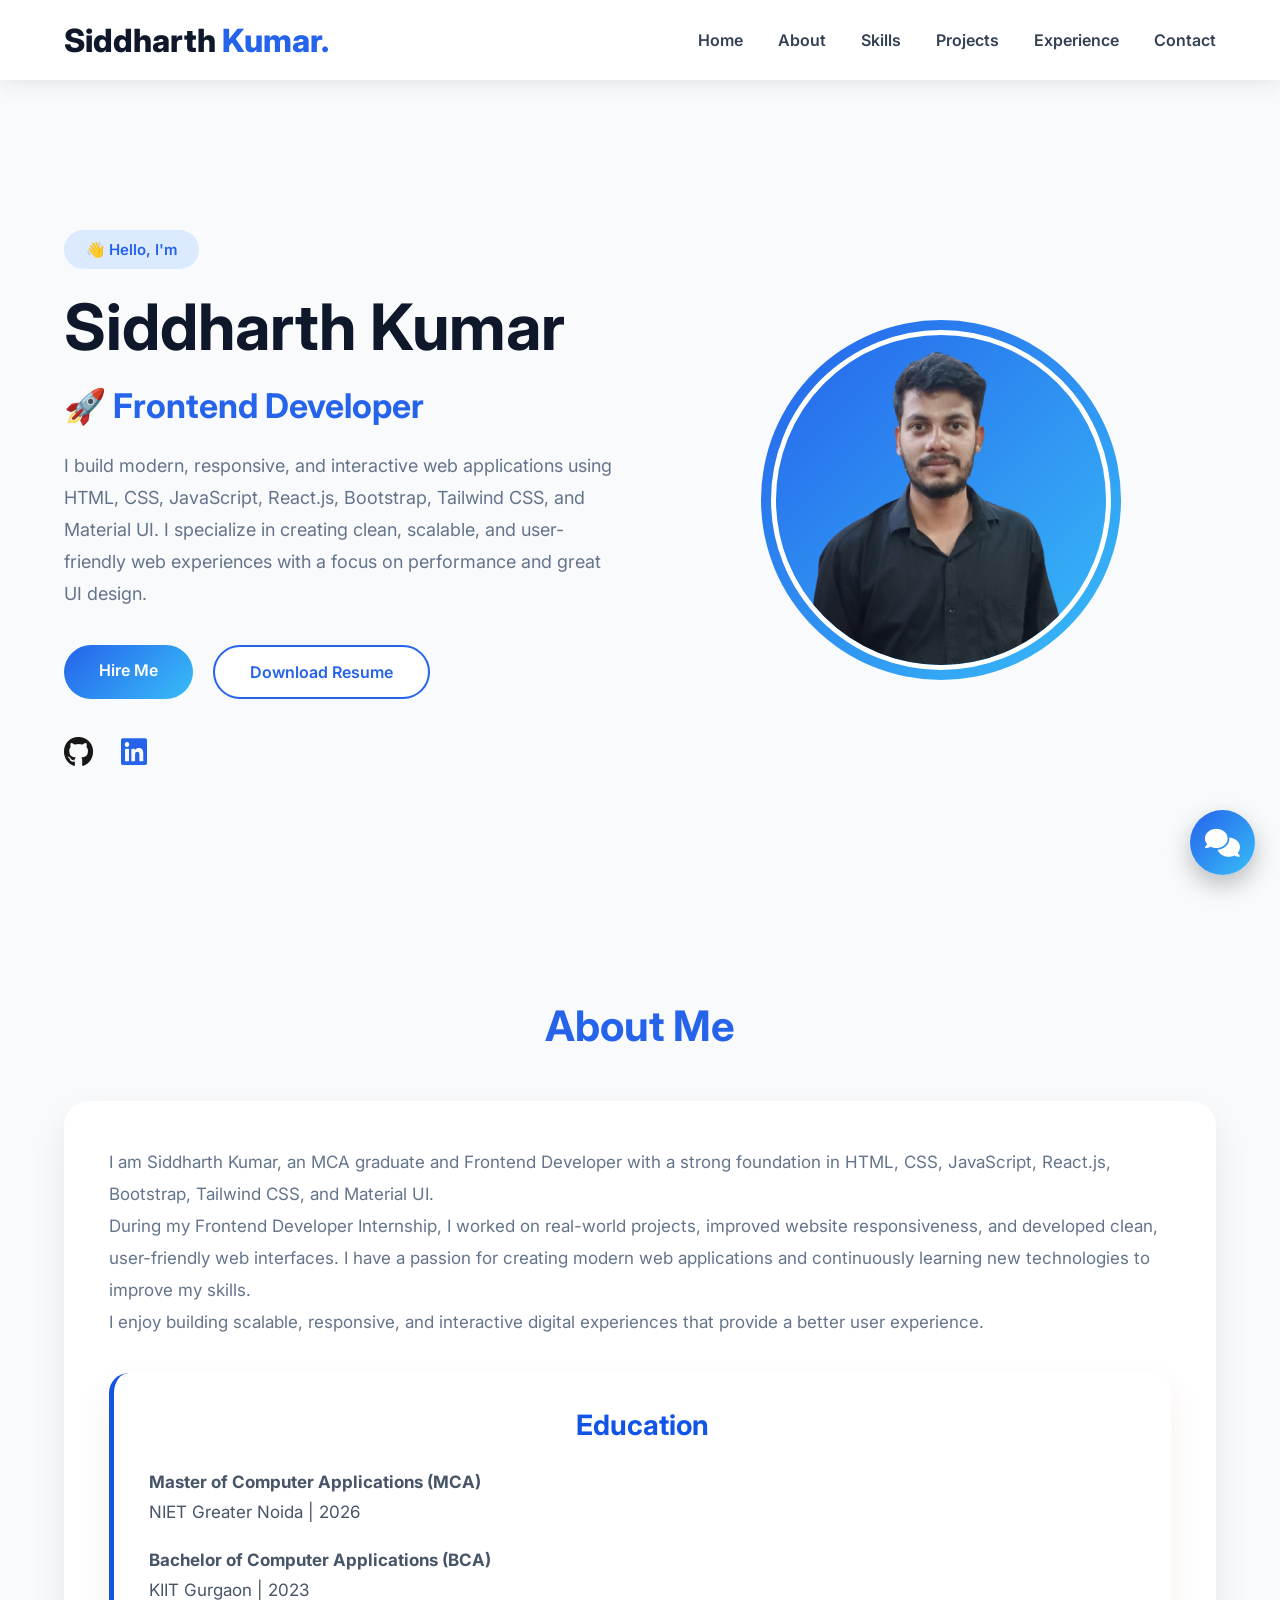
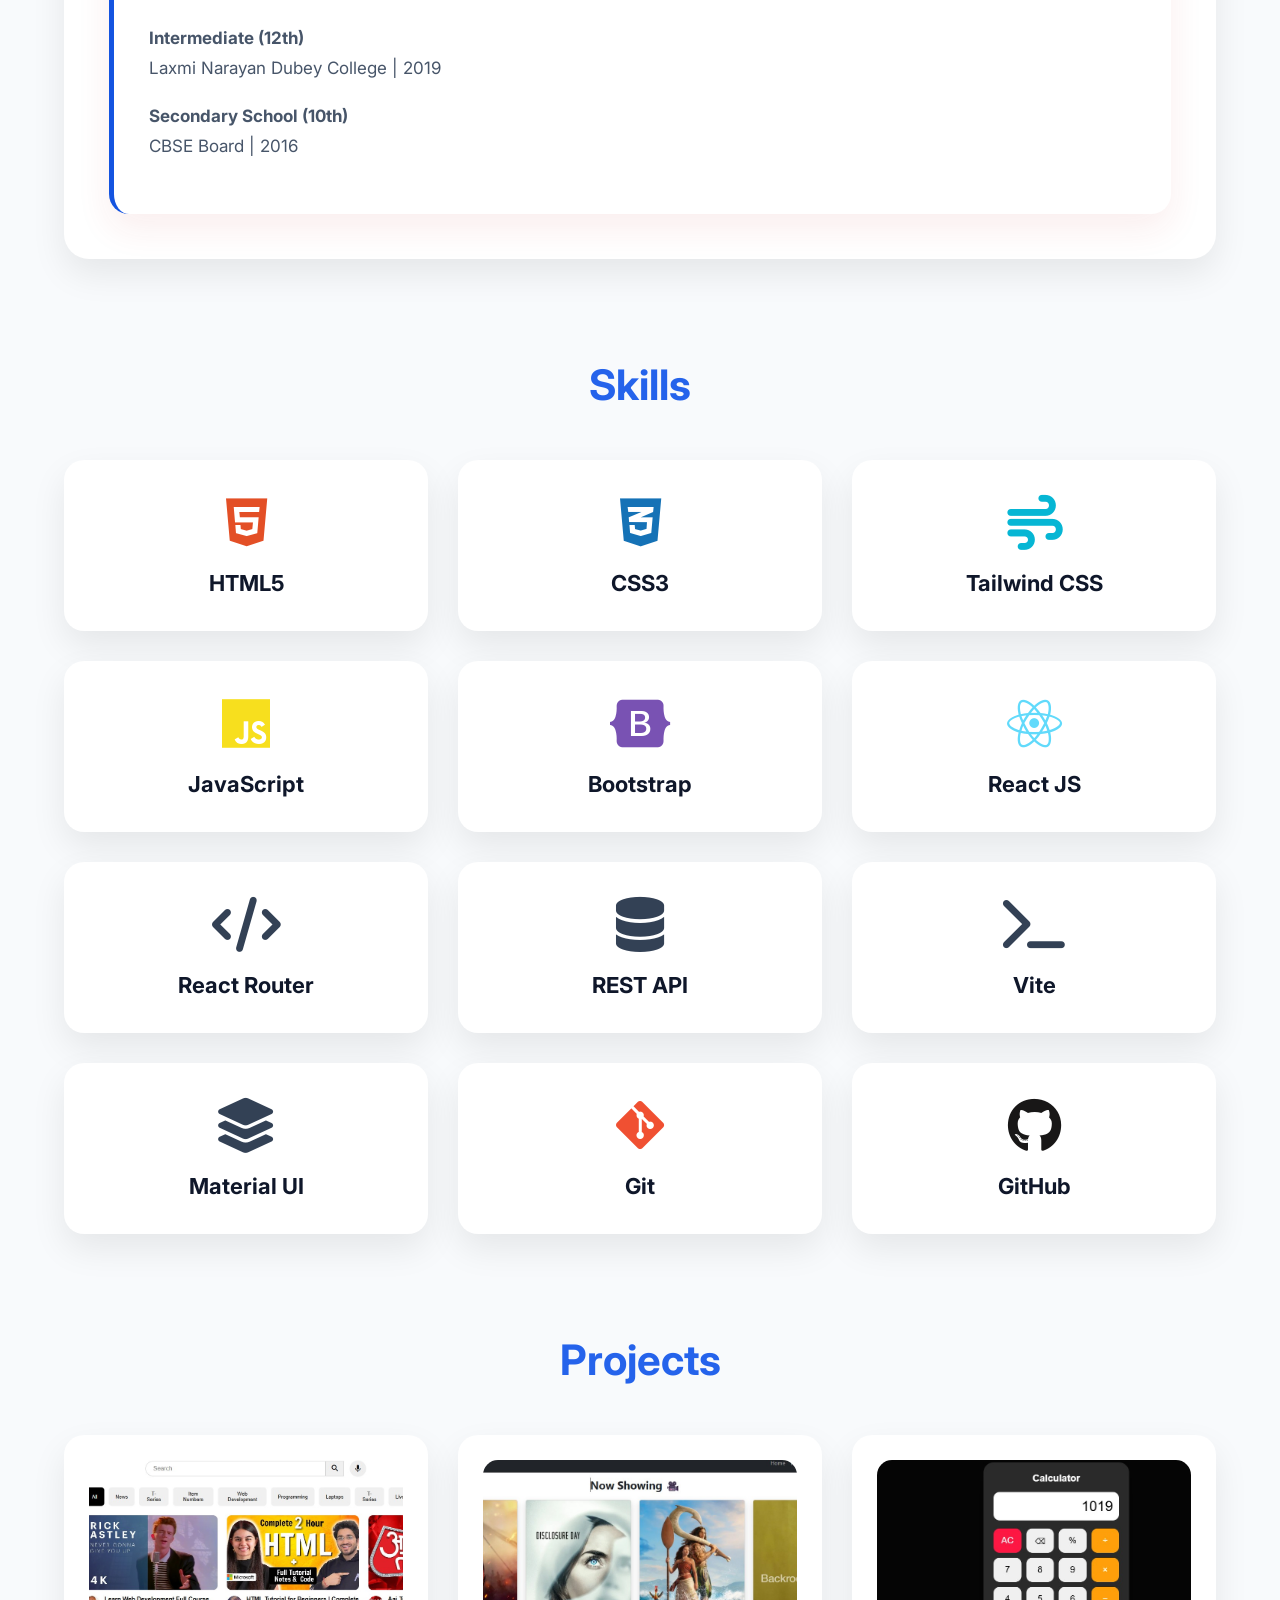
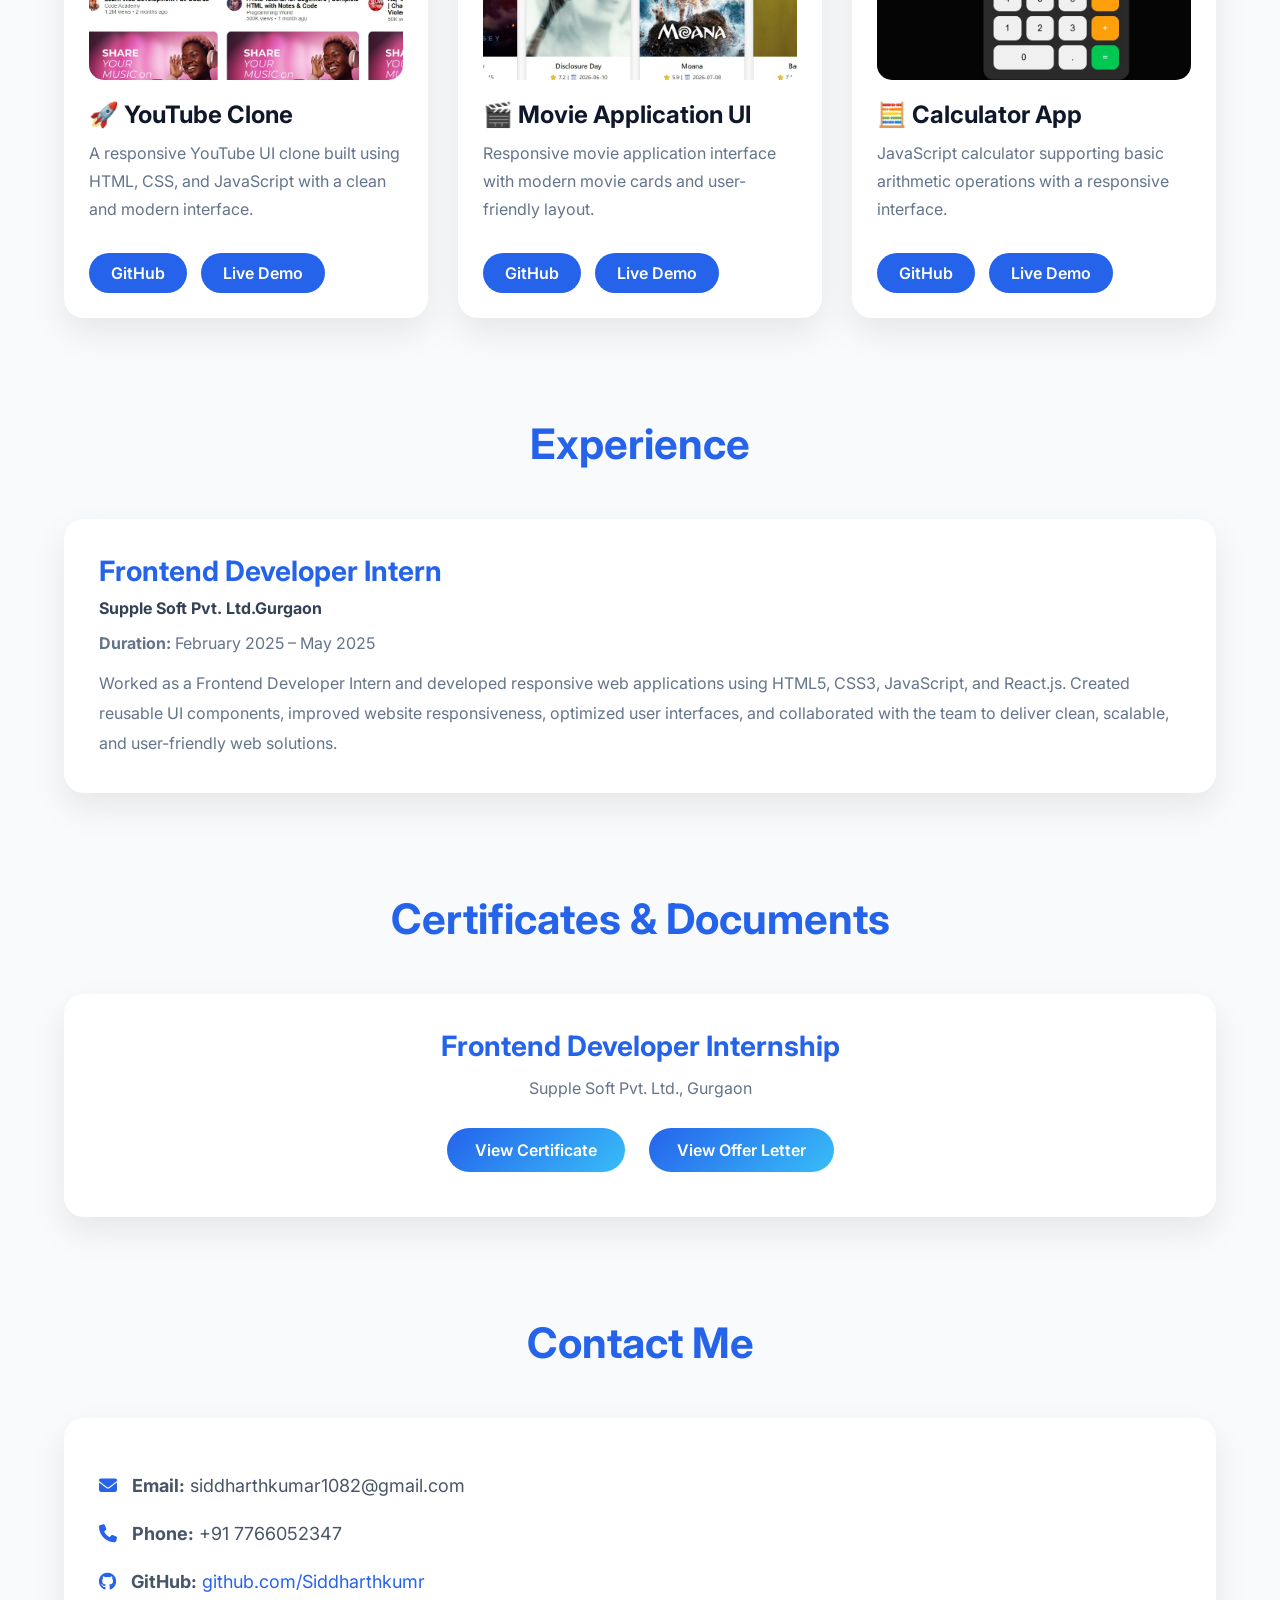
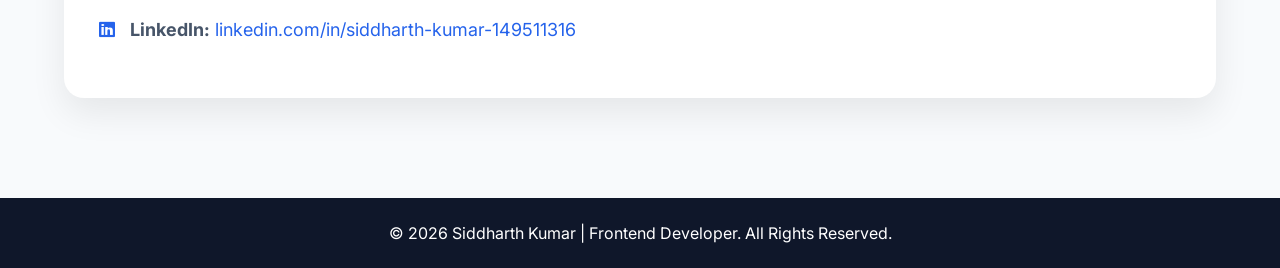
==== commit 254cc425: "ATS optimized portfolio update" ====
--- a/index.html
+++ b/index.html
@@ -2,74 +2,83 @@
 <html lang="en">
 
 <head>
-
     <meta charset="UTF-8">
     <meta name="viewport" content="width=device-width, initial-scale=1.0">
-    <title>Siddharth Kumar |Frontend Developer</title>
+    <title>Siddharth Kumar | Frontend Developer</title>
+    <meta name="description"
+        content="Siddharth Kumar - Frontend Developer and MCA Graduate skilled in HTML5, CSS3, JavaScript, React.js, Bootstrap, Tailwind CSS, Material UI, and responsive web development.">
+
+    <meta name="keywords"
+        content="Frontend Developer, React Developer, Web Developer, JavaScript Developer, HTML CSS Developer, React.js, Bootstrap, Tailwind CSS, Material UI">
+
+    <meta name="author" content="Siddharth Kumar">
+
+    <meta name="robots" content="index, follow">
 
     <link rel="stylesheet" href="style.css">
+
     <link rel="stylesheet" href="https://cdnjs.cloudflare.com/ajax/libs/font-awesome/6.6.0/css/all.min.css">
-
-
 </head>
 
 <body>
 
+    <!-- ================= HEADER ================= -->
+
     <header>
+
         <nav>
+
             <h2 class="logo">
-                Siddharth Kumar<span>.</span>
+                Siddharth <span>Kumar.</span>
             </h2>
-            <ul>
+
+            <ul id="navLinks">
+
+                <li><a href="#home">Home</a></li>
+
                 <li><a href="#about">About</a></li>
+
                 <li><a href="#skills">Skills</a></li>
+
                 <li><a href="#projects">Projects</a></li>
+
                 <li><a href="#experience">Experience</a></li>
+
                 <li><a href="#contact">Contact</a></li>
 
             </ul>
-
 
             <div class="menu">
                 <i class="fa-solid fa-bars"></i>
             </div>
 
-
         </nav>
 
     </header>
 
-
-
-
-
+    <!-- ================= HERO ================= -->
 
     <section class="hero" id="home">
 
-
         <div class="hero-content">
 
-
-            <p class="tag">
-                Hello, I'm
-            </p>
-
+            <span class="tag">
+                👋 Hello, I'm
+            </span>
 
             <h1>
                 Siddharth Kumar
             </h1>
 
-
-            <h5 class="typing-text">
-                🚀 Frontend Developer
-            </h5>
-
-            <p>
-                I build modern, responsive, and interactive web applications using React.js, JavaScript, HTML, CSS,
-                Tailwind CSS, Bootstrap, and Material UI.
-                I create clean, scalable, and user-friendly interfaces.
-            </p>
-
+            <h2 class="typing-text">
+                Frontend Developer | React.js Developer
+            </h2>
+
+            <p>
+                I build modern, responsive, and interactive web applications using HTML, CSS, JavaScript, React.js,
+                Bootstrap, Tailwind CSS, and Material UI. I specialize in creating clean, scalable, and user-friendly
+                web experiences with a focus on performance and great UI design.
+            </p>
 
             <div class="buttons">
 
@@ -77,77 +86,65 @@
                     Hire Me
                 </a>
 
-
-                <a href="resume/Resume_Siddharth_Kumar.pdf (2).pdf" class="btn outline" download>
+                <a href="resume/Siddharth_Kumar_Resume.pdf.pdf" class="btn outline" download>
                     Download Resume
                 </a>
 
-
-            </div>
-
-
+            </div>
 
             <div class="social">
 
-                <a href="https://github.com/Siddharthkumr">
+                <a href="https://github.com/Siddharthkumr" target="_blank">
                     <i class="fa-brands fa-github"></i>
                 </a>
 
-
-                <a href="https://www.linkedin.com/in/siddharth-kumar-149511316/">
+                <a href="https://www.linkedin.com/in/siddharth-kumar-149511316/" target="_blank">
                     <i class="fa-brands fa-linkedin"></i>
                 </a>
 
-
-            </div>
-
-
-        </div>
-
-
-
-
+            </div>
+
+        </div>
 
         <div class="profile">
 
             <div class="circle">
 
-                <img src="images/my_image-removebg-preview.png" alt="Siddharth">
-
-            </div>
-
-        </div>
-
-
-    </section>
-
-
-
-
-
-
+                <img src="images/my_image-removebg-preview.png" alt="Siddharth Kumar">
+
+            </div>
+
+        </div>
+
+    </section>
+    <!-- ================= ABOUT ================= -->
 
     <section class="section" id="about">
 
-
-        <h2 class="title">
-            About Me
-        </h2>
+        <h2 class="title">About Me</h2>
+
         <div class="about">
+
             <p>
                 I am Siddharth Kumar, an MCA graduate and Frontend Developer with a strong foundation in HTML, CSS,
-                JavaScript, Bootstrap, Tailwind CSS, and React.js. I specialize in building responsive, user-friendly,
-                and modern web interfaces with clean and maintainable code.
-
+                JavaScript, React.js, Bootstrap, Tailwind CSS, and Material UI.
+            </p>
+
+            <p>
                 During my Frontend Developer Internship, I worked on real-world projects, improved website
-                responsiveness, and gained hands-on experience in developing interactive web applications. I am
-                passionate about learning new technologies and creating efficient digital solutions while contributing
-                to innovative software development teams.
-
+                responsiveness, and developed clean, user-friendly web interfaces. I have a passion for creating modern
+                web applications and continuously learning new technologies to improve my skills.
+            </p>
+
+            <p>
+                I enjoy building scalable, responsive, and interactive digital experiences that provide a better user
+                experience.
             </p>
 
             <div class="info-card">
-                <div class="div">
+
+                <div class="education-card">
+
                     <h3>Education</h3>
 
                     <p>
@@ -161,320 +158,300 @@
                     </p>
 
                     <p>
-                        <strong>Intermediate (12th) - Science</strong><br>
-                        Laxmi Narayan Dubey College, Motihari | 2019
+                        <strong>Intermediate (12th)</strong><br>
+                        Laxmi Narayan Dubey College | 2019
                     </p>
 
                     <p>
-                        <strong>Secondary School Examination (10th)</strong><br>
+                        <strong>Secondary School (10th)</strong><br>
                         CBSE Board | 2016
                     </p>
+
                 </div>
 
-
-            </div>
-
-
-    </section>
+            </div>
+
+        </div>
+
+    </section>
+
+
+    <!-- ================= SKILLS ================= -->
 
     <section class="section" id="skills">
 
-
-        <h2 class="title">
-            Skills
-        </h2>
-
-
+        <h2 class="title">Skills</h2>
 
         <div class="cards">
-
 
             <div class="card">
                 <i class="fa-brands fa-html5"></i>
                 <h3>HTML5</h3>
-
-            </div>
-
+            </div>
 
             <div class="card">
                 <i class="fa-brands fa-css3-alt"></i>
                 <h3>CSS3</h3>
-                <!-- <p>95%</p> -->
-            </div>
-
+            </div>
+
+            <div class="card">
+                <i class="fa-solid fa-wind"></i>
+                <h3>Tailwind CSS</h3>
+            </div>
 
             <div class="card">
                 <i class="fa-brands fa-js"></i>
                 <h3>JavaScript</h3>
-                <!-- <p>75%</p> -->
-            </div>
-
-
+            </div>
+
+            <div class="card">
+                <i class="fa-brands fa-bootstrap"></i>
+                <h3>Bootstrap</h3>
+            </div>
             <div class="card">
                 <i class="fa-brands fa-react"></i>
                 <h3>React JS</h3>
-                <!-- <p>75%</p> -->
-            </div>
-
-
-            <div class="card">
-                <i class="fa-brands fa-bootstrap"></i>
-                <h3>Bootstrap</h3>
-                <!-- <p>85%</p> -->
-            </div>
-
-            <div class="card">
-                <div class="card">
-    <i class="fa-solid fa-wind"></i>
-    <h3>Tailwind CSS</h3>
-</div>
-    
-                <!-- <p>85%</p> -->
-            </div>
+            </div>
+
+            <div class="card">
+                <i class="fa-solid fa-code"></i>
+                <h3>React Router</h3>
+            </div>
+
+            <div class="card">
+                <i class="fa-solid fa-database"></i>
+                <h3>REST API</h3>
+            </div>
+
+            <div class="card">
+                <i class="fa-solid fa-terminal"></i>
+                <h3>Vite</h3>
+            </div>
+            <div class="card">
+                <i class="fa-solid fa-layer-group"></i>
+                <h3>Material UI</h3>
+            </div>
+
+            <div class="card">
+                <i class="fa-brands fa-git-alt"></i>
+                <h3>Git</h3>
+            </div>
+
             <div class="card">
                 <i class="fa-brands fa-github"></i>
-                <h3>Git & GitHub</h3>
-                <!-- <p>80%</p> -->
-            </div>
-
-
-        </div>
-
-
-    </section>
-
-
-
-
-
-
-
-
-
+                <h3>GitHub</h3>
+            </div>
+
+        </div>
+
+    </section>
+
+
+    <!-- ================= PROJECTS ================= -->
 
     <section class="section" id="projects">
 
-        <h2 class="title">
-            Projects
-        </h2>
+        <h2 class="title">Projects</h2>
 
         <div class="cards">
+
             <div class="project">
 
-                <img src="images/youtube  img.jpg">
-
-                <h3>
-                    🚀 YouTube Clone
-                </h3>
+                <img src="images/youtube  img.jpg" alt="YouTube Clone">
+
+                <h3>🚀 YouTube Clone</h3>
 
                 <p>
-                    A responsive YouTube UI clone with a modern layout, video sections,
-                    and clean user interface built using HTML, CSS, and JavaScript.
+                    A responsive YouTube UI clone built using HTML, CSS,
+                    and JavaScript with a clean and modern interface.
                 </p>
 
                 <a href="https://github.com/Siddharthkumr" target="_blank">
                     GitHub
                 </a>
 
-                <a href="https://github.com/Siddharthkumr" target="_blank">
+                <a href="#" target="_blank">
                     Live Demo
                 </a>
 
             </div>
 
 
-
             <div class="project">
 
-                <img src="images/movie ui .jpg">
-
-                <h3>
-                    🎬 Movie Application UI
-                </h3>
+                <img src="images/movie ui .jpg" alt="Movie UI">
+
+                <h3>🎬 Movie Application UI</h3>
 
                 <p>
-                    A modern movie application interface featuring responsive design,
-                    attractive movie cards, and a user-friendly experience.
+                    Responsive movie application interface with modern
+                    movie cards and user-friendly layout.
                 </p>
 
                 <a href="https://github.com/Siddharthkumr" target="_blank">
                     GitHub
                 </a>
 
-                <a href="https://github.com/Siddharthkumr" target="_blank">
+                <a href="#" target="_blank">
                     Live Demo
                 </a>
 
             </div>
+
+
             <div class="project">
 
-                <img src="images/calcluter.jpg">
-
-                <h3>
-                    🧮 Calculator App
-                </h3>
+                <img src="images/calcluter.jpg" alt="Calculator">
+
+                <h3>🧮 Calculator App</h3>
 
                 <p>
-                    A JavaScript-based calculator application with a clean interface
-                    supporting basic arithmetic operations and responsive design.
+                    JavaScript calculator supporting basic arithmetic
+                    operations with a responsive interface.
                 </p>
 
                 <a href="https://github.com/Siddharthkumr" target="_blank">
                     GitHub
                 </a>
 
-                <a href="xxxxxxxxxxxxxxx" target="_blank">
+                <a href="#" target="_blank">
                     Live Demo
                 </a>
 
             </div>
 
-
-        </div>
-
-    </section>
-
-
-
-
-
-
-
-
-
+        </div>
+
+    </section>
+    <!-- ================= EXPERIENCE ================= -->
 
     <section class="section" id="experience">
 
-
-        <h2 class="title">
-            Experience
-        </h2>
-
-
+        <h2 class="title">Experience</h2>
 
         <div class="experience-box">
 
-
-            <h3>
-                Frontend Developer Intern
-            </h3>
-
-
-            <h4>
-                Supple Soft Pvt. Ltd., Gurgaon
-            </h4>
-
-
-            <p>
-                February 2025 - May 2025 (3 Months)
-            </p>
-
-
-            <p>
-                Worked on responsive web interfaces using HTML5,
-                CSS3, JavaScript and React.js. Developed UI components
-                and improved website responsiveness.
-            </p>
-
-
-        </div>
-
-
-
-    </section>
-
-
-    <section class="section">
-
-
-        <h2 class="title">
-            Certificates & Documents
-        </h2>
-
-
+            <h3>Frontend Developer Intern</h3>
+
+            <h4>Supple Soft Pvt. Ltd.Gurgaon</h4>
+
+            <p><strong>Duration:</strong> February 2025 – May 2025</p>
+
+            <p>
+                Worked as a Frontend Developer Intern and developed responsive web applications
+                using HTML5, CSS3, JavaScript, and React.js.
+                Created reusable UI components, improved website responsiveness,
+                optimized user interfaces, and collaborated with the team to deliver
+                clean, scalable, and user-friendly web solutions.
+            </p>
+
+        </div>
+
+    </section>
+
+    <!-- ================= CERTIFICATES ================= -->
+
+    <section class="section" id="documents">
+
+        <h2 class="title">Certificates & Documents</h2>
 
         <div class="documents">
 
-
-            <h3>
-                Frontend Developer Internship
-            </h3>
-
-
-            <p>
-                Supple Soft Pvt. Limited, Gurgaon
-            </p>
-
+            <h3>Frontend Developer Internship</h3>
+
+            <p>Supple Soft Pvt. Ltd., Gurgaon</p>
 
             <a href="doc/my Internship certificate supple soft.pdf" target="_blank">
                 View Certificate
             </a>
 
-
             <a href="doc/Supple soft internship offer letter.pdf" target="_blank">
                 View Offer Letter
             </a>
 
-
-        </div>
-
-
-    </section>
+        </div>
+
+    </section>
+
+
+    <!-- ================= CONTACT ================= -->
 
     <section class="section" id="contact">
 
-
-        <h2 class="title">
-            Contact Me
-        </h2>
-
-
+        <h2 class="title">Contact Me</h2>
 
         <div class="contact">
+
             <p>
                 <i class="fa-solid fa-envelope"></i>
+                <strong>Email:</strong>
                 siddharthkumar1082@gmail.com
             </p>
+
             <p>
                 <i class="fa-solid fa-phone"></i>
-                7766052347
-            </p>
-
-
-        </div>
-
-
-    </section>
+                <strong>Phone:</strong>
+                +91 7766052347
+            </p>
+
+            <p>
+                <i class="fa-brands fa-github"></i>
+                <strong>GitHub:</strong>
+                <a href="https://github.com/Siddharthkumr" target="_blank">
+                    github.com/Siddharthkumr
+                </a>
+            </p>
+
+            <p>
+                <i class="fa-brands fa-linkedin"></i>
+                <strong>LinkedIn:</strong>
+                <a href="https://www.linkedin.com/in/siddharth-kumar-149511316/" target="_blank">
+                    linkedin.com/in/siddharth-kumar-149511316
+                </a>
+            </p>
+
+        </div>
+
+    </section>
+
+
+    <!-- ================= FOOTER ================= -->
+
     <footer>
+
         <p>
-            © 2026 Siddharth Kumar | Frontend Developer
+            © 2026 Siddharth Kumar | Frontend Developer. All Rights Reserved.
         </p>
+
     </footer>
 
 
-
+    <!-- ================= AI CHATBOT ================= -->
 
     <div class="ai-button" onclick="openAI()">
         <i class="fa-solid fa-comments"></i>
     </div>
 
-
     <div class="ai-box" id="aiBox">
 
         <div class="ai-header">
+
             <h3>Siddharth AI</h3>
-            <span onclick="openAI()">✖</span>
-        </div>
-
+
+            <span onclick="openAI()" style="cursor:pointer;">
+                <i class="fa-solid fa-xmark"></i>
+            </span>
+
+        </div>
 
         <div class="ai-chat" id="chat">
 
             <p>
-                Hello 👋 I am Siddharth AI. Ask me about my skills, projects or experience.
-            </p>
-
-        </div>
-
+                👋 Hello! I am Siddharth AI. Ask me about my skills,
+                projects, experience or education.
+            </p>
+
+        </div>
 
         <div class="ai-input">
 
@@ -486,11 +463,12 @@
 
         </div>
 
-
     </div>
 
-    <!-- <script src="script.js"></script> -->
-
+
+    <!-- ================= JAVASCRIPT ================= -->
+
+    <script src="script.js"></script>
 
 </body>
 
--- a/style.css
+++ b/style.css
@@ -1,801 +1,794 @@
-@import url('https://fonts.googleapis.com/css2?family=Inter:wght@300;400;500;600;700&display=swap');
-
-body {
-    font-family: "Inter", sans-serif;
-}
-
-
-/* ========== NAVBAR ========== */
-
-header {
-  position: fixed;
-  top: 0;
-  width: 100%;
-  background: rgba(255,255,255,0.8);
-  backdrop-filter: blur(15px);
-  z-index: 1000;
-  box-shadow: 0 5px 25px rgba(0,0,0,0.08);
-}
-
-nav {
-  width: 90%;
-  height: 80px;
-  margin: auto;
-  display: flex;
-  justify-content: space-between;
-  align-items: center;
-}
-
-.logo {
-  font-size: 34px;
-  font-weight: 800;
-  letter-spacing: 1px;
-}
-
-.logo span {
-  color: #2563eb;
-}
-
-nav ul {
-  display: flex;
-  gap: 35px;
-  list-style: none;
-}
-
-nav ul li a {
-  text-decoration: none;
-  color: #334155;
-  font-weight: 500;
-  position: relative;
-  transition: 0.3s;
-}
-
-nav ul li a:hover {
-  color: #2563eb;
-}
-
-nav ul li a::after {
-  content: "";
-  position: absolute;
-  width: 0;
-  height: 3px;
-  background: #2563eb;
-  left: 0;
-  bottom: -8px;
-  transition: 0.3s;
-}
-
-nav ul li a:hover::after {
-  width:100%;
-}
-
-.menu {
-  display:none;
-}
-
-
-/* ========== HERO ========== */
-
-.hero {
-  width:90%;
-  min-height:100vh;
-  margin:auto;
-  display:flex;
-  justify-content:space-between;
-  align-items:center;
-  padding-top:100px;
-}
-
-.hero-content {
-  width:55%;
-}
-
-.tag {
-  display:inline-block;
-  padding:8px 20px;
-  background:#dbeafe;
-  color:#2563eb;
-  border-radius:30px;
-  font-weight:600;
-}
-
-
-.hero h1 {
-  font-size:65px;
-  margin:20px 0;
-  line-height:1.2;
-}
-
-
-.hero p {
-  margin-top:20px;
-  color:#64748b;
-  font-size:18px;
-  line-height:32px;
-}
-
-
-.typing-text {
-  font-size:38px;
-  color:#2563eb;
-  font-weight:700;
-  overflow:hidden;
-  white-space:nowrap;
-}
-
-
-.buttons {
-  margin-top:35px;
-  display:flex;
-  gap:20px;
-}
-
-
-.btn {
-  padding:15px 38px;
-  background:linear-gradient(135deg,#2563eb,#38bdf8);
-  color:white;
-  border-radius:50px;
-  text-decoration:none;
-  font-weight:600;
-  transition:.4s;
-}
-
-
-.btn:hover {
-  transform:translateY(-5px);
-}
-
-
-.outline {
-  background:white;
-  color:#2563eb;
-  border:2px solid #2563eb;
-}
-
-
-.social {
-  margin-top:35px;
-}
-
-
-.social a {
-  font-size:32px;
-  color:#2563eb;
-  margin-right:20px;
-}
-
-
-/* PROFILE IMAGE */
-
-
-.profile {
-  width:40%;
-  display:flex;
-  justify-content:center;
-}
-
-
-.circle {
-  width:360px;
-  height:360px;
-  border-radius:50%;
-  padding:10px;
-  background:linear-gradient(135deg,#2563eb,#38bdf8);
-}
-
-
-.circle img {
-  width:100%;
-  height:100%;
-  border-radius:50%;
-  object-fit:cover;
-  border:5px solid white;
-}
-
-
-
-/* ========== COMMON SECTION ========== */
-
-
-.section {
-  width:90%;
-  margin:100px auto;
-}
-
-
-.title {
-  text-align:center;
-  font-size:45px;
-  color:#2563eb;
-  margin-bottom:50px;
-}
-
-
-/* ========== ABOUT ========== */
-
-
-.about {
-  background:white;
-  padding:45px;
-  border-radius:25px;
-  box-shadow:0 15px 35px rgba(0,0,0,.08);
-}
-
-
-.about p {
-  color:#64748b;
-  line-height:32px;
-  font-size:17px;
-}
-
-
-/* EDUCATION CARD */
-
-
-.info-card {
-  margin-top:35px;
-}
-
-
-.education-card {
-
-  background:white;
-  padding:35px;
-  border-radius:25px;
-
-  box-shadow:0 15px 35px rgba(0,0,0,.08);
-
-  border-left:5px solid #2563eb;
-
-  transition:.4s;
-}
-
-
-.education-card:hover {
-
-  transform:translateY(-10px);
-
-  box-shadow:0 25px 50px rgba(0,0,0,.15);
-
-}
-
-
-.education-card h3 {
-
-  text-align:center;
-
-  font-size:28px;
-
-  color:#2563eb;
-
-  margin-bottom:25px;
-
-}
-
-
-.education-card p {
-
-  color:#64748b;
-
-  line-height:30px;
-
-  margin-bottom:20px;
-
-}  
-
-/* ========== SKILLS + PROJECT CARDS ========== */
-
-.cards {
-  display:grid;
-  grid-template-columns:repeat(3,1fr);
-  gap:30px;
-}
-
-
+/* ===========================
+   GOOGLE FONT
+=========================== */
+
+@import url('https://fonts.googleapis.com/css2?family=Inter:wght@300;400;500;600;700;800&display=swap');
+
+/* ===========================
+   RESET
+=========================== */
+
+*{
+    margin:0;
+    padding:0;
+    box-sizing:border-box;
+    scroll-behavior:smooth;
+}
+
+body{
+    font-family:"Inter",sans-serif;
+    background:#f8fafc;
+    color:#334155;
+    overflow-x:hidden;
+}
+
+img{
+    max-width:100%;
+    display:block;
+}
+
+a{
+    text-decoration:none;
+}
+
+ul{
+    list-style:none;
+}
+
+/* ===========================
+   HEADER
+=========================== */
+
+header{
+    position:fixed;
+    top:0;
+    left:0;
+    width:100%;
+    background:rgba(255,255,255,.90);
+    backdrop-filter:blur(15px);
+    z-index:1000;
+    box-shadow:0 5px 20px rgba(0,0,0,.08);
+}
+
+nav{
+    width:90%;
+    height:80px;
+    margin:auto;
+    display:flex;
+    justify-content:space-between;
+    align-items:center;
+}
+
+/* ===========================
+   LOGO
+=========================== */
+
+.logo{
+    font-size:32px;
+    font-weight:800;
+    color:#0f172a;
+}
+
+.logo span{
+    color:#2563eb;
+}
+
+/* ===========================
+   NAVBAR
+=========================== */
+
+nav ul{
+    display:flex;
+    align-items:center;
+    gap:35px;
+}
+
+nav ul li a{
+    color:#334155;
+    font-size:16px;
+    font-weight:600;
+    position:relative;
+    transition:.3s;
+}
+
+nav ul li a:hover{
+    color:#2563eb;
+}
+
+nav ul li a::after{
+    content:"";
+    position:absolute;
+    left:0;
+    bottom:-6px;
+    width:0;
+    height:3px;
+    background:#2563eb;
+    border-radius:20px;
+    transition:.3s;
+}
+
+nav ul li a:hover::after{
+    width:100%;
+}
+
+.menu{
+    display:none;
+    font-size:30px;
+    cursor:pointer;
+    color:#2563eb;
+}
+
+/* ===========================
+   HERO
+=========================== */
+
+.hero{
+    width:90%;
+    min-height:100vh;
+    margin:auto;
+    display:flex;
+    justify-content:space-between;
+    align-items:center;
+    padding-top:100px;
+    gap:50px;
+}
+
+.hero-content{
+    flex:1;
+}
+
+.tag{
+    display:inline-block;
+    padding:10px 22px;
+    background:#dbeafe;
+    color:#2563eb;
+    border-radius:50px;
+    font-size:15px;
+    font-weight:600;
+}
+
+.hero h1{
+    font-size:64px;
+    color:#0f172a;
+    margin:20px 0;
+    line-height:1.2;
+}
+
+.typing-text{
+    font-size:34px;
+    color:#2563eb;
+    font-weight:700;
+    min-height:45px;
+    margin-bottom:20px;
+}
+
+.hero p{
+    font-size:18px;
+    color:#64748b;
+    line-height:32px;
+}
+
+/* ===========================
+   BUTTONS
+=========================== */
+
+.buttons{
+    margin-top:35px;
+    display:flex;
+    gap:20px;
+}
+
+.btn{
+    display:inline-block;
+    padding:15px 35px;
+    border-radius:50px;
+    background:linear-gradient(135deg,#2563eb,#38bdf8);
+    color:#fff;
+    font-weight:600;
+    transition:.3s;
+}
+
+.btn:hover{
+    transform:translateY(-5px);
+}
+
+.outline{
+    background:#fff;
+    color:#2563eb;
+    border:2px solid #2563eb;
+}
+
+/* ===========================
+   SOCIAL
+=========================== */
+
+.social{
+    margin-top:35px;
+}
+
+.social a{
+    font-size:30px;
+    color:#2563eb;
+    margin-right:20px;
+    transition:.3s;
+}
+
+.social a:hover{
+    color:#1d4ed8;
+}
+
+/* ===========================
+   PROFILE
+=========================== */
+
+.profile{
+    flex:1;
+    display:flex;
+    justify-content:center;
+}
+
+.circle{
+    width:360px;
+    height:360px;
+    padding:10px;
+    border-radius:50%;
+    background:linear-gradient(135deg,#2563eb,#38bdf8);
+}
+
+.circle img{
+    width:100%;
+    height:100%;
+    border-radius:50%;
+    object-fit:cover;
+    border:5px solid #fff;
+}
+/* ===========================
+   COMMON SECTION
+=========================== */
+
+.section{
+    width:90%;
+    margin:100px auto;
+}
+
+.title{
+    text-align:center;
+    font-size:42px;
+    color:#2563eb;
+    margin-bottom:50px;
+    font-weight:700;
+}
+
+/* ===========================
+   ABOUT
+=========================== */
+
+.about{
+    background:#fff;
+    padding:45px;
+    border-radius:25px;
+    box-shadow:0 15px 35px rgba(0,0,0,.08);
+}
+
+.about p{
+    font-size:17px;
+    line-height:32px;
+    color:#64748b;
+}
+
+/* ===========================
+   EDUCATION
+=========================== */
+
+.info-card{
+    margin-top:35px;
+}
+/* 
+.education-card{
+    background:#fff;
+    padding:35px;
+    border-radius:20px;
+    border-left:5px solid #2563eb;
+    box-shadow:0 15px 35px rgba(0,0,0,.08);
+    transition:.3s;
+} */
+ .education-card{
+    background:#fff;
+    padding:35px;
+    border-radius:20px;
+    border-left:5px solid #1454e0;
+    box-shadow:0 15px 35px rgba(187, 32, 32, 0.08);
+    transition:.3s;
+}
+
+.education-card:hover{
+    transform:translateY(-8px);
+    box-shadow:0 20px 40px rgba(0,0,0,.12);
+}
+
+/* .education-card:hover{
+    transform:translateY(-8px);
+    box-shadow:0 25px 45px rgba(0,0,0,.15);
+} */
+
+.education-card h3{
+    text-align:center;
+    color:#1255e6;
+    font-size:28px;
+    margin-bottom:25px;
+}
+
+.education-card p{
+    margin-bottom:18px;
+    color:#475569;
+    line-height:30px;
+}
+
+/* ===========================
+   CARDS
+=========================== */
+
+.cards{
+    display:grid;
+    grid-template-columns:repeat(3,1fr);
+    gap:30px;
+}
+
+/* ===========================
+   SKILLS
+=========================== */
+
+.card{
+    background:#fff;
+    padding:35px;
+    border-radius:20px;
+    text-align:center;
+    box-shadow:0 15px 35px rgba(0,0,0,.08);
+    transition:.3s;
+}
+
+.card:hover{
+    transform:translateY(-10px);
+    box-shadow:0 25px 45px rgba(0,0,0,.15);
+}
+
+.card i{
+    font-size:55px;
+    margin-bottom:20px;
+}
+
+.card h3{
+    font-size:22px;
+    color:#0f172a;
+}
+
+/* Skill Icon Colors */
+
+.fa-html5{
+    color:#E34F26;
+}
+
+.fa-css3-alt{
+    color:#1572B6;
+}
+
+.fa-js{
+    color:#F7DF1E;
+}
+
+.fa-react{
+    color:#61DAFB;
+}
+
+.fa-bootstrap{
+    color:#7952B3;
+}
+
+.fa-git-alt{
+    color:#F05032;
+}
+
+.fa-github{
+    color:#181717;
+}
+
+.fa-wind{
+    color:#06B6D4;
+}
+
+/* ===========================
+   PROJECTS
+=========================== */
+
+.project{
+    background:#fff;
+    padding:25px;
+    border-radius:20px;
+    box-shadow:0 15px 35px rgba(0,0,0,.08);
+    transition:.3s;
+}
+
+.project:hover{
+    transform:translateY(-10px);
+    box-shadow:0 25px 45px rgba(0,0,0,.15);
+}
+
+.project img{
+    width:100%;
+    height:220px;
+    object-fit:cover;
+    border-radius:15px;
+}
+
+.project h3{
+    margin:20px 0 10px;
+    color:#0f172a;
+    font-size:24px;
+}
+
+.project p{
+    color:#64748b;
+    line-height:28px;
+    margin-bottom:20px;
+}
+
+.project a{
+    display:inline-block;
+    margin-right:10px;
+    margin-top:10px;
+    padding:10px 22px;
+    background:#2563eb;
+    color:#fff;
+    border-radius:30px;
+    font-weight:600;
+    transition:.3s;
+}
+
+.project a:hover{
+    background:#1d4ed8;
+}
+
+/* ===========================
+   EXPERIENCE
+=========================== */
+
+.experience-box{
+    background:#fff;
+    padding:35px;
+    border-radius:20px;
+    box-shadow:0 15px 35px rgba(0,0,0,.08);
+    transition:.3s;
+}
+
+.experience-box:hover{
+    transform:translateY(-8px);
+    box-shadow:0 25px 45px rgba(0,0,0,.15);
+}
+
+.experience-box h3{
+    color:#2563eb;
+    font-size:28px;
+}
+
+.experience-box h4{
+    margin:10px 0;
+    color:#334155;
+}
+
+.experience-box p{
+    color:#64748b;
+    line-height:30px;
+    margin-top:10px;
+}
+/* ===========================
+   CERTIFICATES
+=========================== */
+
+.documents{
+    background:#fff;
+    padding:35px;
+    border-radius:20px;
+    text-align:center;
+    box-shadow:0 15px 35px rgba(0,0,0,.08);
+    transition:.3s;
+}
+
+.documents:hover{
+    transform:translateY(-8px);
+    box-shadow:0 25px 45px rgba(0,0,0,.15);
+}
+
+.documents h3{
+    font-size:28px;
+    color:#2563eb;
+    margin-bottom:15px;
+}
+
+.documents p{
+    color:#64748b;
+    margin-bottom:20px;
+}
+
+.documents a{
+    display:inline-block;
+    margin:10px;
+    padding:12px 28px;
+    border-radius:30px;
+    background:linear-gradient(135deg,#2563eb,#38bdf8);
+    color:#fff;
+    font-weight:600;
+    transition:.3s;
+}
+
+.documents a:hover{
+    transform:translateY(-3px);
+}
+
+/* ===========================
+   CONTACT
+=========================== */
+
+.contact{
+    background:#fff;
+    padding:35px;
+    border-radius:20px;
+    box-shadow:0 15px 35px rgba(0,0,0,.08);
+}
+
+.contact p{
+    font-size:18px;
+    color:#475569;
+    margin:18px 0;
+    line-height:30px;
+}
+
+.contact i{
+    color:#2563eb;
+    margin-right:10px;
+}
+
+.contact a{
+    color:#2563eb;
+}
+
+/* ===========================
+   FOOTER
+=========================== */
+
+footer{
+    margin-top:80px;
+    background:#0f172a;
+    color:#fff;
+    text-align:center;
+    padding:25px;
+    font-size:16px;
+}
+
+/* ===========================
+   AI CHATBOT
+=========================== */
+
+.ai-button{
+    position:fixed;
+    right:25px;
+    bottom:25px;
+    width:65px;
+    height:65px;
+    border-radius:50%;
+    background:linear-gradient(135deg,#2563eb,#38bdf8);
+    color:#fff;
+    display:flex;
+    justify-content:center;
+    align-items:center;
+    font-size:28px;
+    cursor:pointer;
+    box-shadow:0 10px 25px rgba(0,0,0,.25);
+    z-index:999;
+}
+
+.ai-box{
+    display:none;
+    position:fixed;
+    right:25px;
+    bottom:100px;
+    width:350px;
+    background:#fff;
+    border-radius:20px;
+    overflow:hidden;
+    box-shadow:0 15px 35px rgba(0,0,0,.20);
+    z-index:999;
+}
+
+.ai-header{
+    background:#2563eb;
+    color:#fff;
+    padding:18px;
+    display:flex;
+    justify-content:space-between;
+    align-items:center;
+}
+
+.ai-chat{
+    height:250px;
+    overflow-y:auto;
+    padding:15px;
+}
+
+.ai-chat p{
+    background:#f1f5f9;
+    padding:10px;
+    border-radius:10px;
+    margin-bottom:10px;
+}
+
+.ai-input{
+    display:flex;
+    border-top:1px solid #ddd;
+}
+
+.ai-input input{
+    flex:1;
+    border:none;
+    padding:14px;
+    outline:none;
+}
+
+.ai-input button{
+    border:none;
+    padding:14px 18px;
+    background:#2563eb;
+    color:#fff;
+    cursor:pointer;
+}
+
+/* ===========================
+   RESPONSIVE
+=========================== */
+
+@media(max-width:992px){
+
+.hero{
+    flex-direction:column-reverse;
+    text-align:center;
+}
+
+.hero-content,
+.profile{
+    width:100%;
+}
+
+.cards{
+    grid-template-columns:repeat(2,1fr);
+}
+
+.buttons{
+    justify-content:center;
+}
+
+.social{
+    text-align:center;
+}
+
+}
+
+@media(max-width:768px){
+
+.menu{
+    display:block;
+}
+
+nav ul{
+    display:none;
+    position:absolute;
+    top:80px;
+    left:0;
+    width:100%;
+    background:#fff;
+    flex-direction:column;
+    gap:20px;
+    padding:25px 0;
+    box-shadow:0 10px 20px rgba(0,0,0,.10);
+}
+
+nav ul.active{
+    display:flex;
+}
+
+.hero{
+    padding-top:120px;
+}
+
+.hero h1{
+    font-size:40px;
+}
+
+.typing-text{
+    font-size:28px;
+}
+
+.circle{
+    width:260px;
+    height:260px;
+}
+
+.cards{
+    grid-template-columns:1fr;
+}
+
+.buttons{
+    flex-direction:column;
+    align-items:center;
+}
+
+.btn{
+    width:220px;
+    text-align:center;
+}
+
+.section{
+    width:95%;
+}
+
+.about,
+.education-card,
 .card,
 .project,
-.experience-box,
 .documents,
-.contact {
-
-  background:white;
-
-  padding:35px;
-
-  border-radius:25px;
-
-  box-shadow:0 15px 35px rgba(0,0,0,0.08);
-
-  transition:.4s;
-}
-
-
-.card:hover,
-.project:hover,
-.experience-box:hover,
-.documents:hover,
-.contact:hover {
-
-  transform:translateY(-10px);
-
-  box-shadow:0 25px 50px rgba(0,0,0,0.15);
-
-}
-
-
-/* ========== SKILLS ICON COLORS ========== */
-
-
-.card {
-  text-align:center;
-}
-
-
-.card i {
-
-  font-size:55px;
-
-  margin-bottom:20px;
-
-}
-
-
-/* Original Skill Colors */
-
-
-.fa-html5 {
-  color:#e34f26;
-}
-
-
-.fa-css3-alt {
-  color:#1572b6;
-}
-
-
-.fa-js {
-  color:#f7df1e;
-}
-
-
-.fa-react {
-  color:#61dafb;
-}
-
-
-.fa-bootstrap {
-  color:#7952b3;
-}
-
-
-.fa-github {
-  color:#181717;
-}
-
-
-/* Tailwind */
-
-.tailwind-icon {
-
-  font-size:55px;
-
-  font-weight:800;
-
-  font-style:normal;
-
-  color:#06b6d4;
-
-}
-
-
-
-.card h3,
-.project h3 {
-
-  text-align:center;
-
-  font-size:24px;
-
-  color:#0f172a;
-
-  margin:15px 0;
-
-}
-
-
-
-/* ========== PROJECT ========== */
-
-
-.project img {
-
-  width:100%;
-
-  height:220px;
-
-  object-fit:cover;
-
-  border-radius:20px;
-
-}
-
-
-.project p {
-
-  color:#64748b;
-
-  line-height:28px;
-
-}
-
-
-.project a {
-
-  display:inline-block;
-
-  margin-top:20px;
-
-  padding:10px 25px;
-
-  background:#2563eb;
-
-  color:white;
-
-  border-radius:30px;
-
-  text-decoration:none;
-
-}
-
-
-
-.project a:hover {
-
-  background:#1d4ed8;
-
-}
-
-
-
-/* ========== EXPERIENCE ========== */
-
-
-.experience-box h3 {
-
-  font-size:30px;
-
-  color:#2563eb;
-
-}
-
-
-.experience-box h4 {
-
-  margin:12px 0;
-
-  color:#2563eb;
-
-}
-
-
-.experience-box p {
-
-  color:#64748b;
-
-  line-height:32px;
-
-}
-
-
-
-/* ========== CERTIFICATES ========== */
-
-
-.documents {
-
-  text-align:center;
-
-}
-
-
-.documents h3 {
-
-  font-size:28px;
-
-  color:#2563eb;
-
-}
-
-
-.documents a {
-
-  display:inline-block;
-
-  margin:15px;
-
-  padding:14px 30px;
-
-  background:linear-gradient(135deg,#2563eb,#38bdf8);
-
-  color:white;
-
-  border-radius:50px;
-
-  text-decoration:none;
-
-  font-weight:600;
-
-}
-/* ========== FOOTER ========== */
-
-footer {
-
-  background:#0f172a;
-
-  color:white;
-
-  text-align:center;
-
-  padding:25px;
-
-  font-size:16px;
-
-}
-
-
-
-/* ========== AI CHATBOT ========== */
-
-
-.ai-button {
-
-  position:fixed;
-
-  right:30px;
-
-  bottom:30px;
-
-  width:65px;
-
-  height:65px;
-
-  background:linear-gradient(135deg,#2563eb,#38bdf8);
-
-  color:white;
-
-  border-radius:50%;
-
-  display:flex;
-
-  justify-content:center;
-
-  align-items:center;
-
-  font-size:30px;
-
-  cursor:pointer;
-
-  z-index:999;
-
-}
-
-
-
-.ai-box {
-
-  display:none;
-
-  position:fixed;
-
-  right:30px;
-
-  bottom:110px;
-
-  width:350px;
-
-  background:white;
-
-  border-radius:25px;
-
-  overflow:hidden;
-
-  box-shadow:0 15px 40px rgba(0,0,0,.2);
-
-  z-index:999;
-
-}
-
-
-
-.ai-header {
-
-  background:#2563eb;
-
-  color:white;
-
-  padding:18px;
-
-  display:flex;
-
-  justify-content:space-between;
-
-}
-
-
-.ai-header h3 {
-
-  font-size:20px;
-
-  color:white;
-
-}
-
-
-
-.ai-chat {
-
-  height:250px;
-
-  padding:15px;
-
-  overflow-y:auto;
-
-}
-
-
-.ai-chat p {
-
-  background:#f1f5f9;
-
-  padding:12px;
-
-  border-radius:12px;
-
-}
-
-
-.ai-input {
-
-  display:flex;
-
-  padding:12px;
-
-  border-top:1px solid #ddd;
-
-}
-
-
-.ai-input input {
-
-  flex:1;
-
-  padding:12px;
-
-  border:1px solid #ddd;
-
-  border-radius:10px;
-
-}
-
-
-.ai-input button {
-
-  margin-left:10px;
-
-  padding:10px 18px;
-
-  background:#2563eb;
-
-  color:white;
-
-  border:none;
-
-  border-radius:10px;
-
-}
-
-
-
-/* ========== MOBILE RESPONSIVE ========== */
-
-
-@media(max-width:768px){
-
-
-nav ul {
-
-  display:none;
-
-}
-
-
-.menu {
-
-  display:block;
-
-  font-size:30px;
-
-}
-
-
-.hero {
-
-  flex-direction:column-reverse;
-
-  text-align:center;
-
-}
-
-
-.hero-content {
-
-  width:100%;
-
-}
-
-
-.hero h1 {
-
-  font-size:40px;
-
-}
-
-
-.typing-text {
-
-  font-size:28px;
-
-}
-
-
-.profile {
-
-  width:100%;
-
-  margin-bottom:40px;
-
-}
-
-
-.circle {
-
-  width:260px;
-
-  height:260px;
-
-}
-
-
-.buttons {
-
-  justify-content:center;
-
-  flex-wrap:wrap;
-
-}
-
-
-.cards {
-
-  grid-template-columns:1fr;
-
-}
-
-
-.title {
-
-  font-size:35px;
-
-}
-
-
-.ai-box {
-
-  width:90%;
-
-  right:5%;
-
-}
-
-}
+.contact,
+.experience-box{
+    padding:25px;
+}
+
+.title{
+    font-size:34px;
+}
+
+.ai-box{
+    width:90%;
+    right:5%;
+}
+
+}
+
+@media(max-width:480px){
+
+.logo{
+    font-size:24px;
+}
+
+.hero h1{
+    font-size:32px;
+}
+
+.typing-text{
+    font-size:22px;
+}
+
+.hero p,
+.about p,
+.project p,
+.experience-box p{
+    font-size:15px;
+    line-height:28px;
+}
+
+.circle{
+    width:220px;
+    height:220px;
+}
+
+.btn{
+    width:100%;
+}
+
+.title{
+    font-size:28px;
+}
+
+.ai-button{
+    width:55px;
+    height:55px;
+    font-size:22px;
+}
+
+}
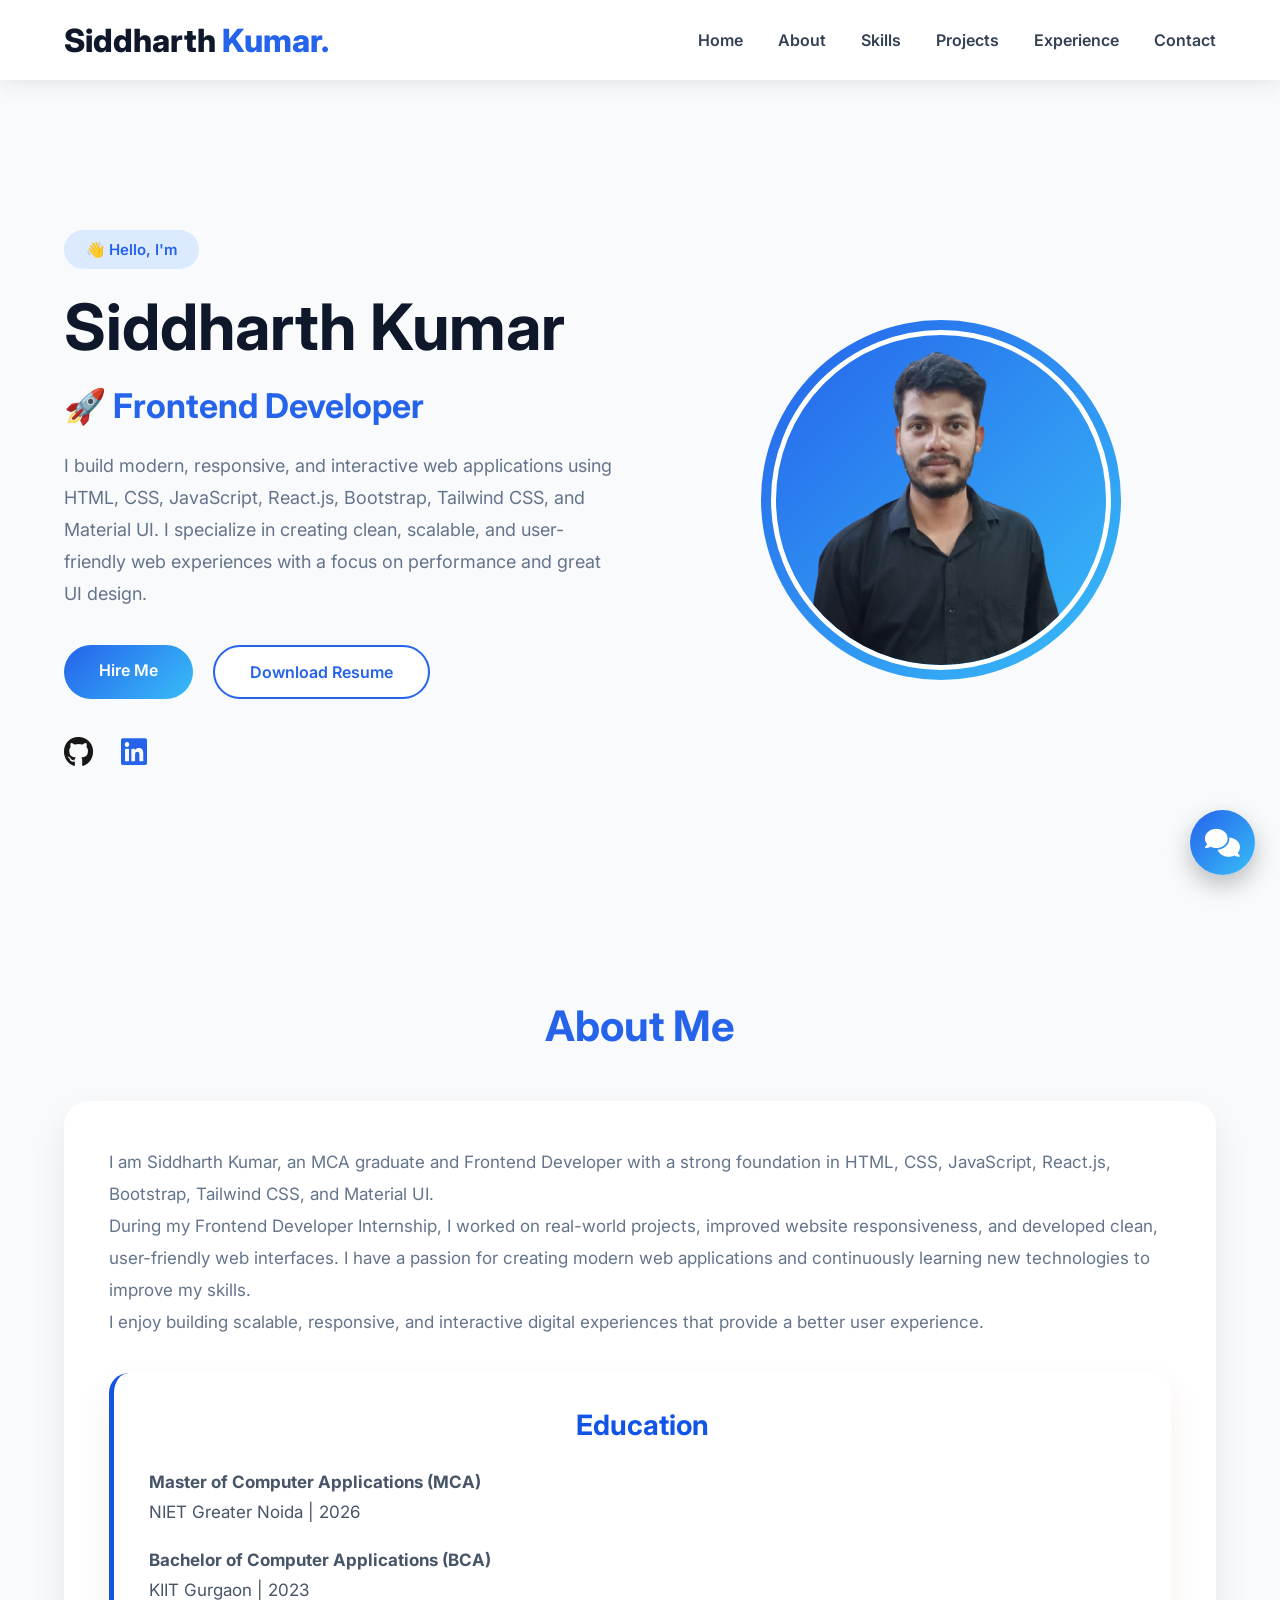
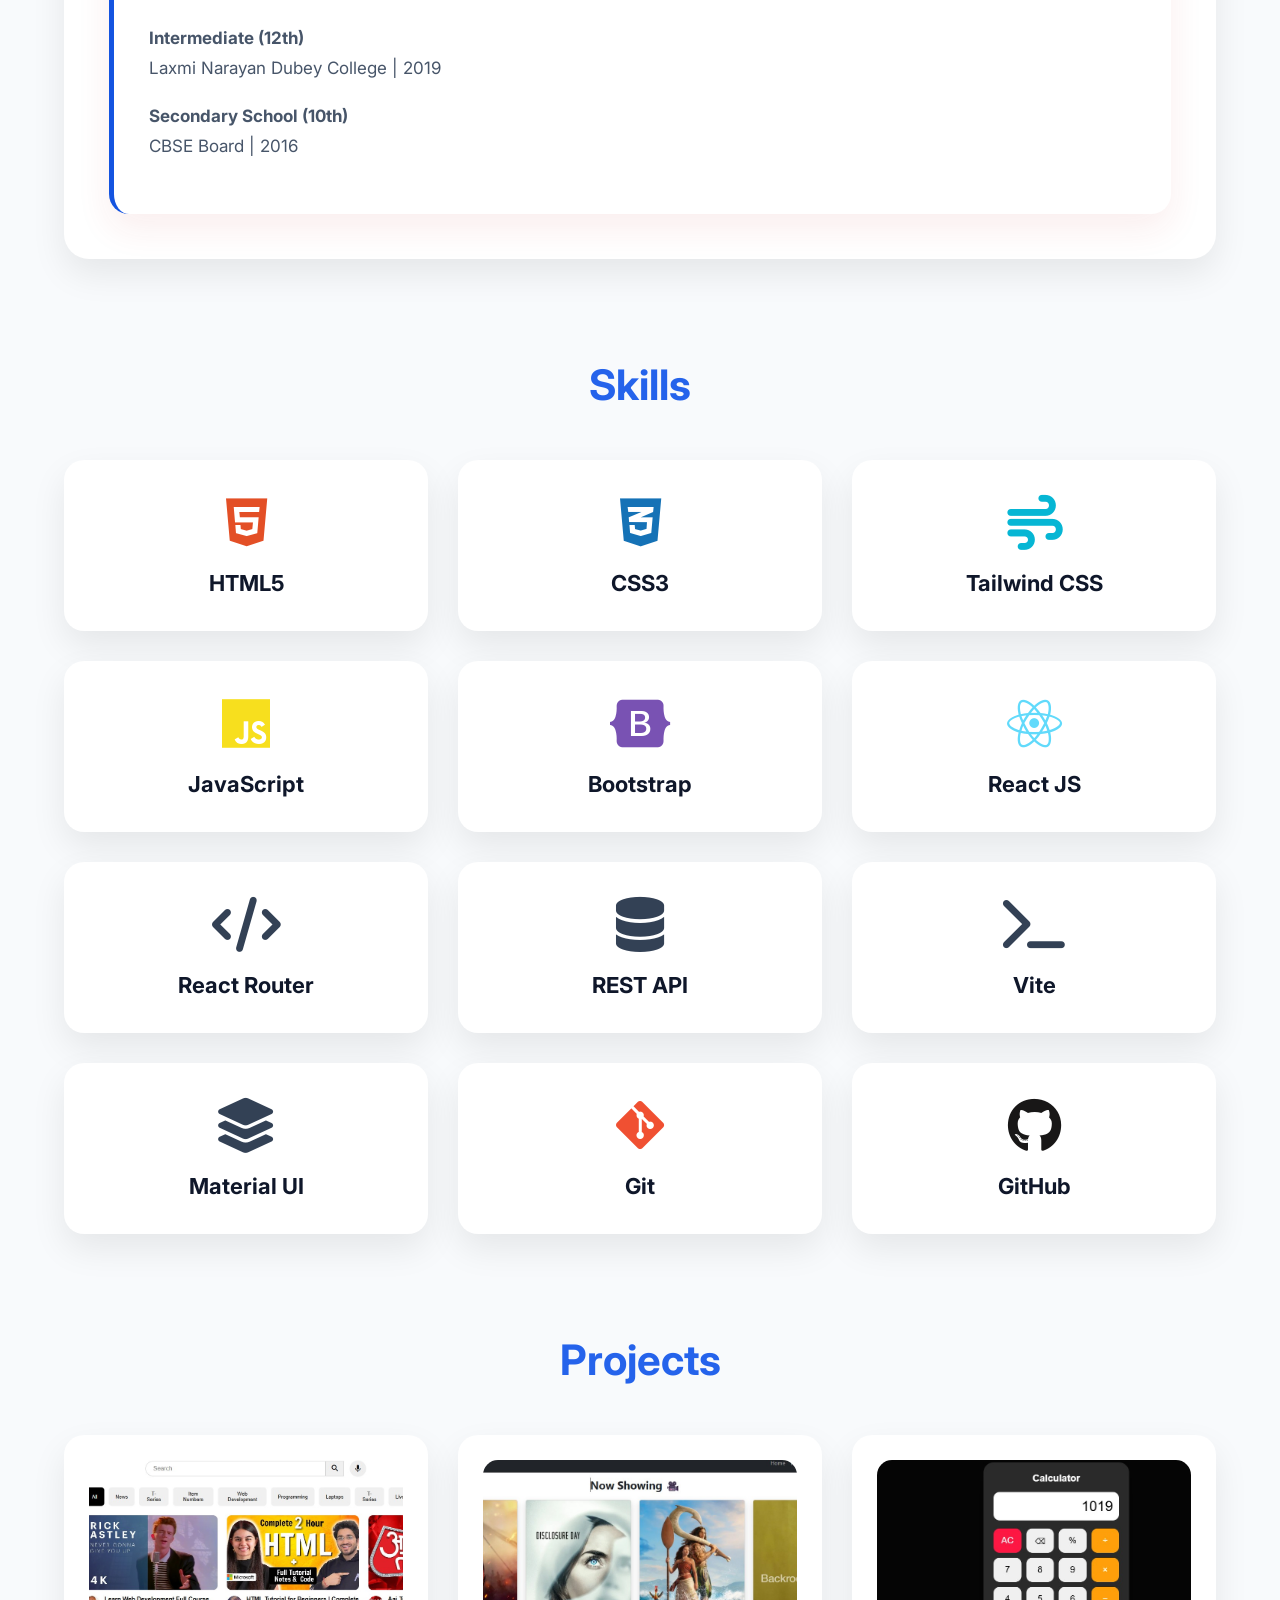
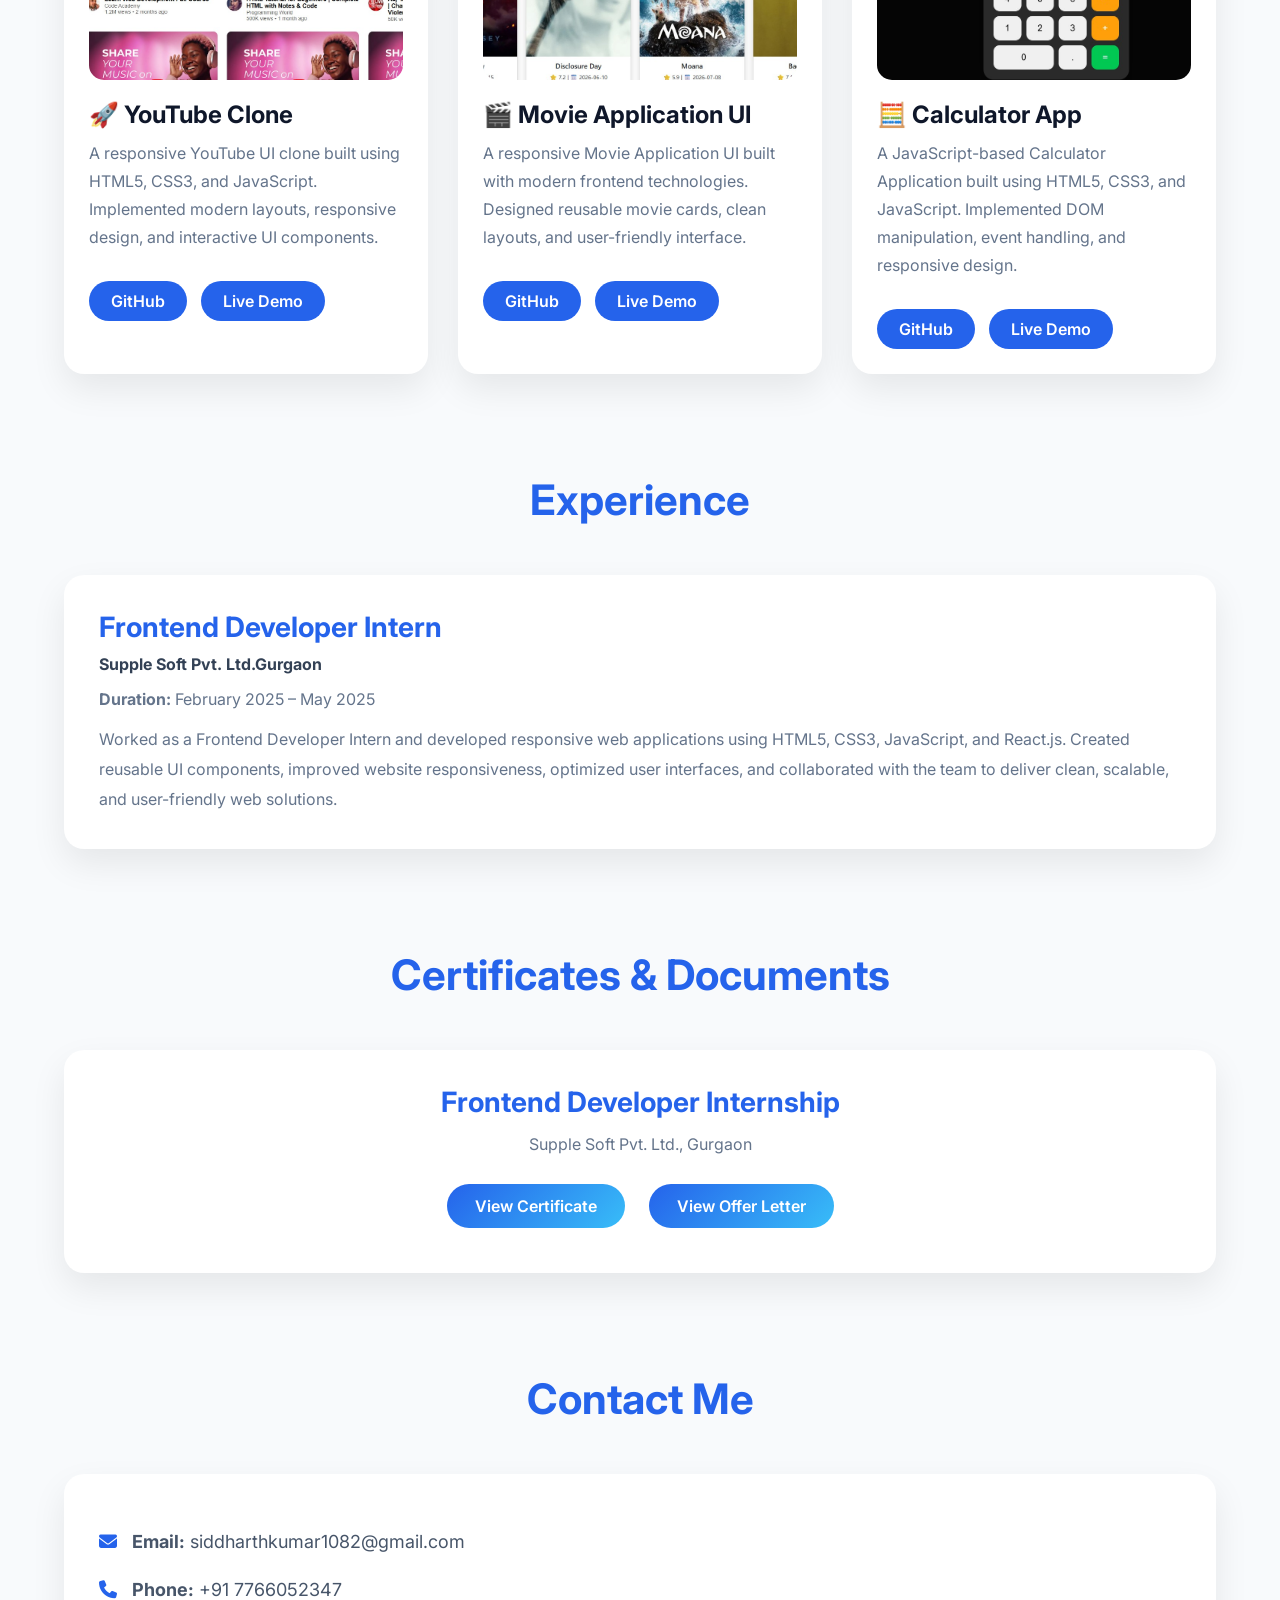
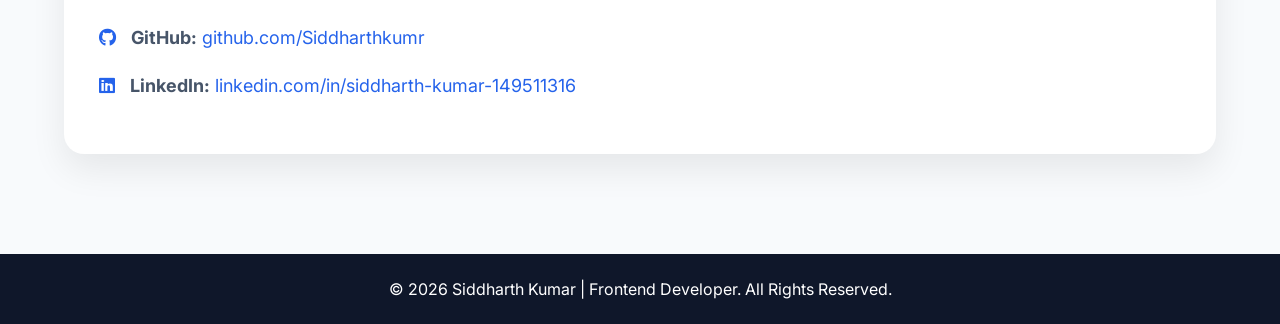
==== commit 10859a73: "ATS optimized portfolio update" ====
--- a/index.html
+++ b/index.html
@@ -261,10 +261,10 @@
 
                 <h3>🚀 YouTube Clone</h3>
 
-                <p>
-                    A responsive YouTube UI clone built using HTML, CSS,
-                    and JavaScript with a clean and modern interface.
-                </p>
+               <p>
+A responsive YouTube UI clone built using HTML5, CSS3, and JavaScript.
+Implemented modern layouts, responsive design, and interactive UI components.
+</p>
 
                 <a href="https://github.com/Siddharthkumr" target="_blank">
                     GitHub
@@ -283,10 +283,10 @@
 
                 <h3>🎬 Movie Application UI</h3>
 
-                <p>
-                    Responsive movie application interface with modern
-                    movie cards and user-friendly layout.
-                </p>
+              <p>
+A responsive Movie Application UI built with modern frontend technologies.
+Designed reusable movie cards, clean layouts, and user-friendly interface.
+</p>
 
                 <a href="https://github.com/Siddharthkumr" target="_blank">
                     GitHub
@@ -305,10 +305,10 @@
 
                 <h3>🧮 Calculator App</h3>
 
-                <p>
-                    JavaScript calculator supporting basic arithmetic
-                    operations with a responsive interface.
-                </p>
+               <p>
+A JavaScript-based Calculator Application built using HTML5, CSS3, and JavaScript.
+Implemented DOM manipulation, event handling, and responsive design.
+</p>
 
                 <a href="https://github.com/Siddharthkumr" target="_blank">
                     GitHub
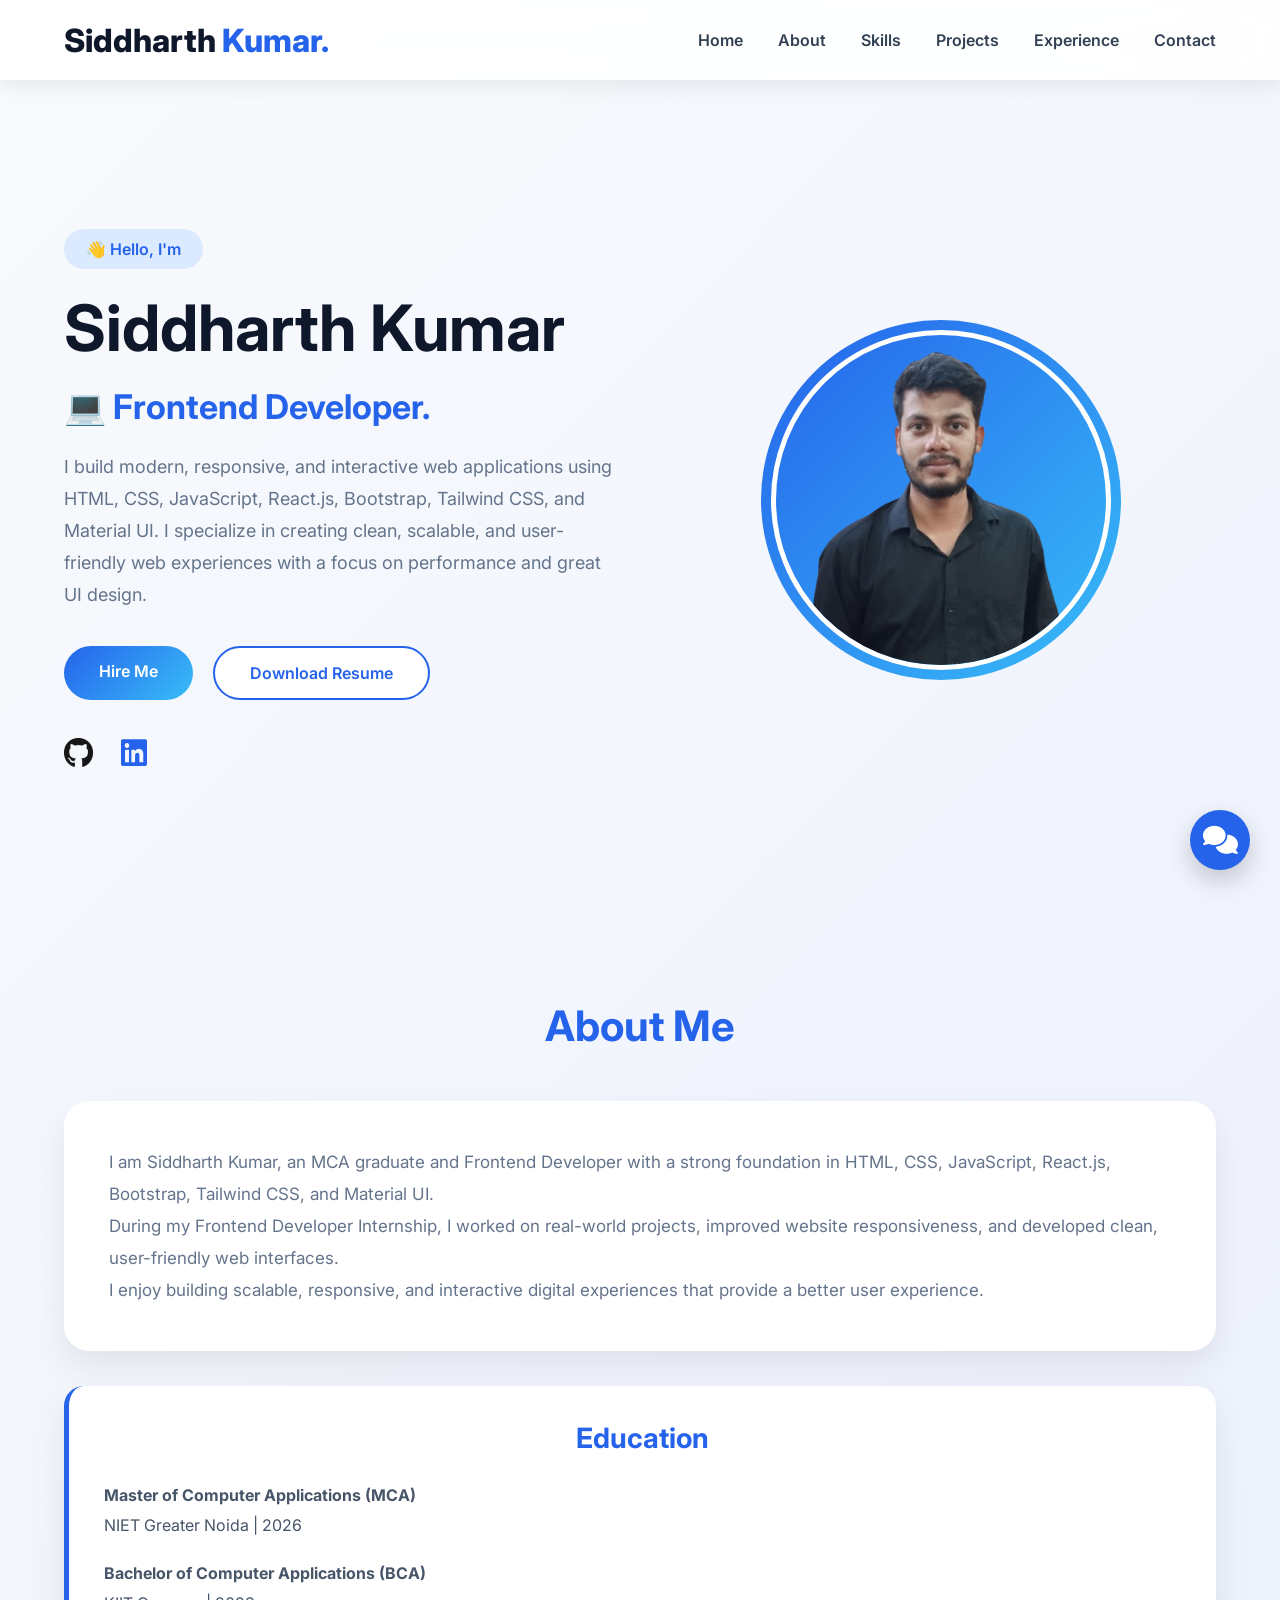
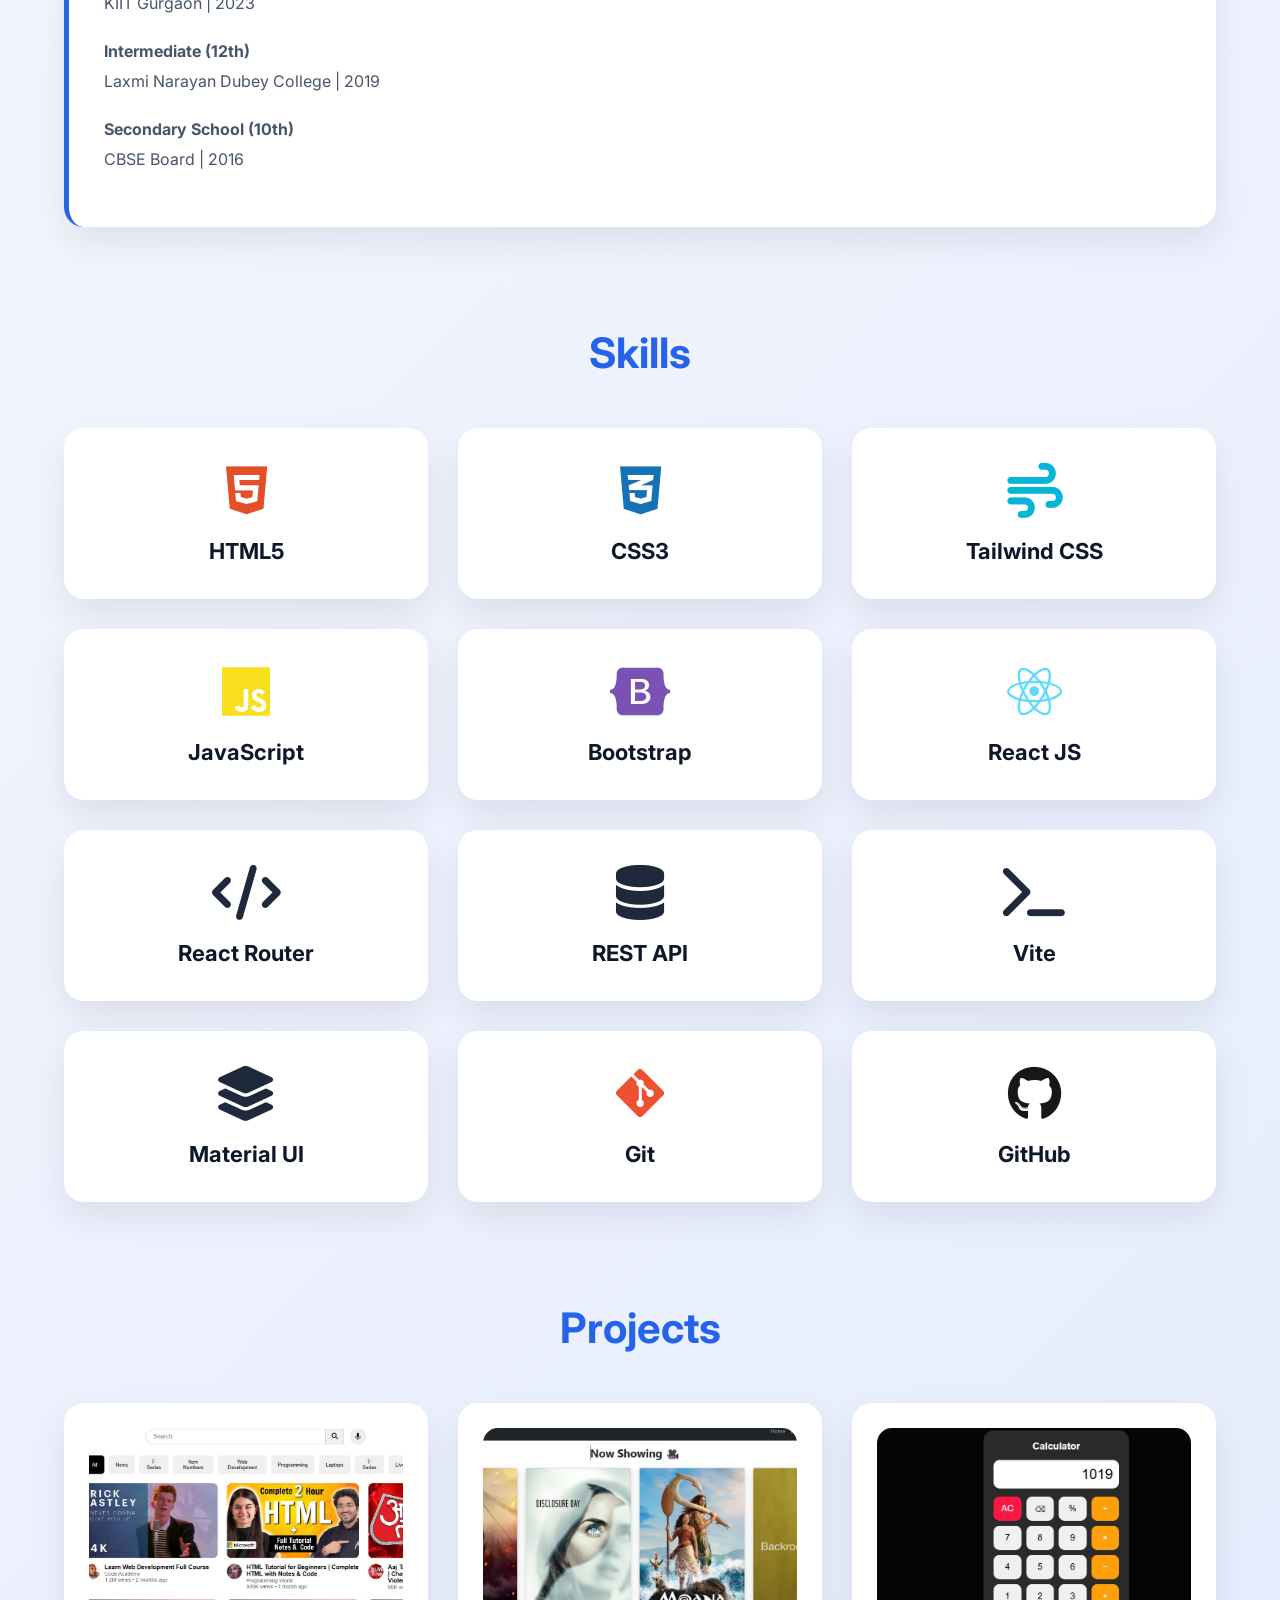
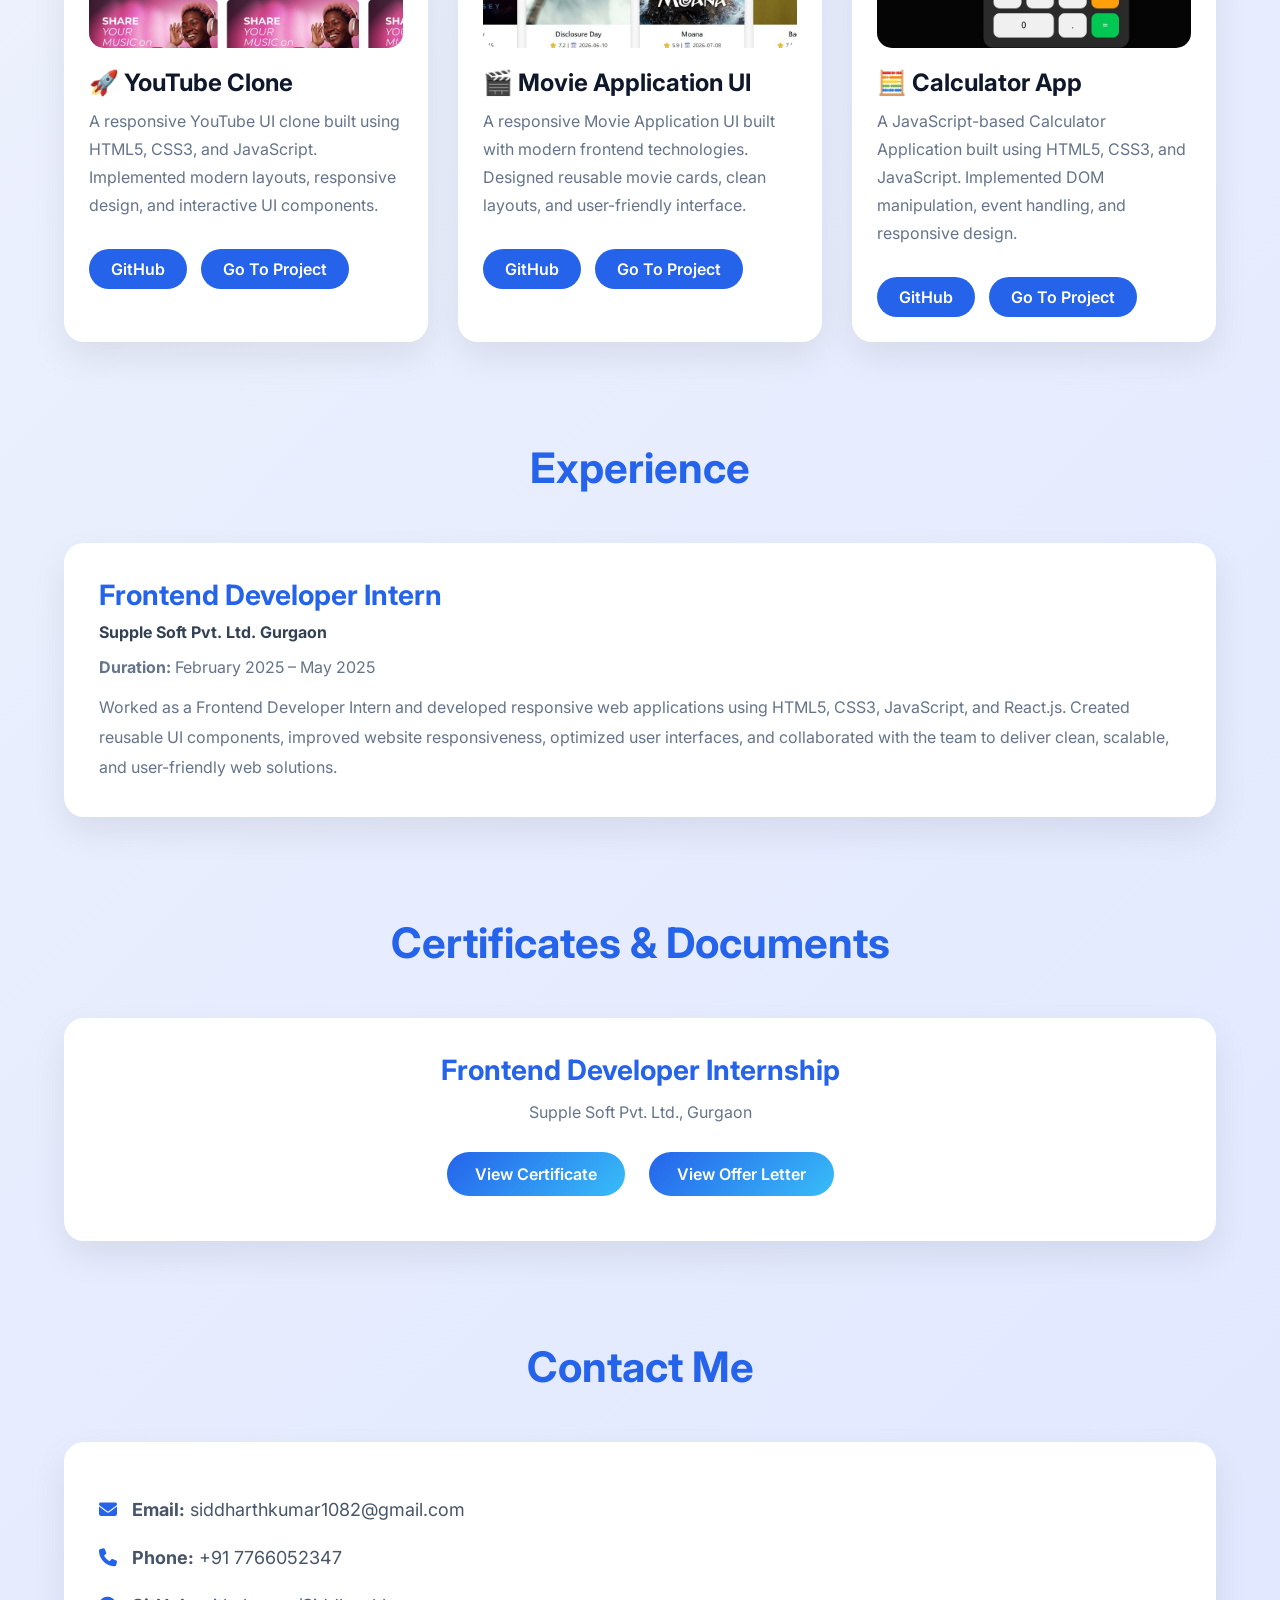
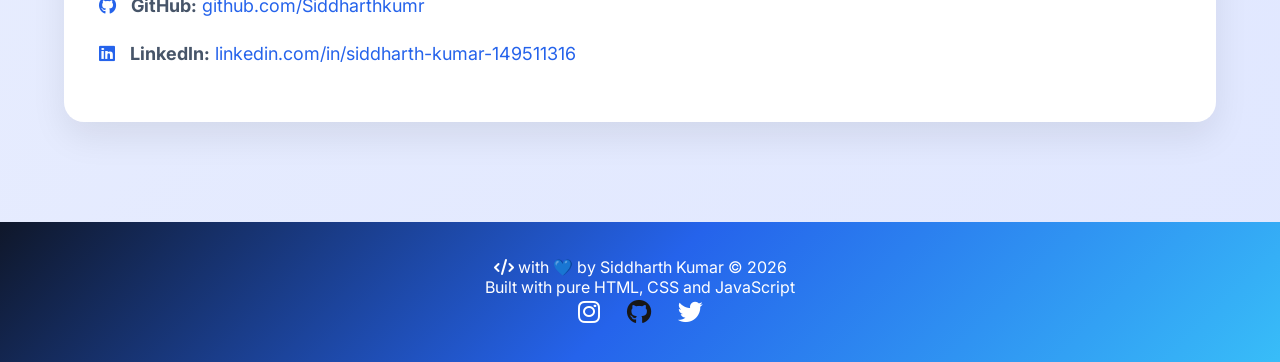
==== commit 91084387: "Updated portfolio files" ====
--- a/index.html
+++ b/index.html
@@ -2,9 +2,12 @@
 <html lang="en">
 
 <head>
+
     <meta charset="UTF-8">
     <meta name="viewport" content="width=device-width, initial-scale=1.0">
+
     <title>Siddharth Kumar | Frontend Developer</title>
+
     <meta name="description"
         content="Siddharth Kumar - Frontend Developer and MCA Graduate skilled in HTML5, CSS3, JavaScript, React.js, Bootstrap, Tailwind CSS, Material UI, and responsive web development.">
 
@@ -15,461 +18,976 @@
 
     <meta name="robots" content="index, follow">
 
+
     <link rel="stylesheet" href="style.css">
 
+
     <link rel="stylesheet" href="https://cdnjs.cloudflare.com/ajax/libs/font-awesome/6.6.0/css/all.min.css">
+
+
+
+    <link href="https://fonts.googleapis.com/css2?family=Pacifico&display=swap" rel="stylesheet">
+
+
 </head>
 
+
 <body>
 
-    <!-- ================= HEADER ================= -->
-
     <header>
-
         <nav>
-
             <h2 class="logo">
                 Siddharth <span>Kumar.</span>
             </h2>
-
             <ul id="navLinks">
-
                 <li><a href="#home">Home</a></li>
-
                 <li><a href="#about">About</a></li>
-
                 <li><a href="#skills">Skills</a></li>
-
                 <li><a href="#projects">Projects</a></li>
-
                 <li><a href="#experience">Experience</a></li>
-
                 <li><a href="#contact">Contact</a></li>
-
             </ul>
-
             <div class="menu">
                 <i class="fa-solid fa-bars"></i>
             </div>
-
         </nav>
-
     </header>
 
+
+
+
+
     <!-- ================= HERO ================= -->
 
+
     <section class="hero" id="home">
 
+
         <div class="hero-content">
 
+
             <span class="tag">
+
                 👋 Hello, I'm
+
             </span>
 
+
+
             <h1>
+
                 Siddharth Kumar
+
             </h1>
 
-            <h2 class="typing-text">
-                Frontend Developer | React.js Developer
-            </h2>
-
-            <p>
-                I build modern, responsive, and interactive web applications using HTML, CSS, JavaScript, React.js,
-                Bootstrap, Tailwind CSS, and Material UI. I specialize in creating clean, scalable, and user-friendly
-                web experiences with a focus on performance and great UI design.
-            </p>
+
+
+            <h2 class="typing-text"></h2>
+
+
+
+
+            <p>
+
+                I build modern, responsive, and interactive web applications using
+                HTML, CSS, JavaScript, React.js, Bootstrap, Tailwind CSS,
+                and Material UI. I specialize in creating clean, scalable,
+                and user-friendly web experiences with a focus on performance
+                and great UI design.
+
+            </p>
+
+
 
             <div class="buttons">
 
+
                 <a href="#contact" class="btn">
+
                     Hire Me
-                </a>
+
+                </a>
+
+
 
                 <a href="resume/Siddharth_Kumar_Resume.pdf.pdf" class="btn outline" download>
+
                     Download Resume
-                </a>
-
-            </div>
+
+                </a>
+
+
+            </div>
+
+
+
 
             <div class="social">
 
+
                 <a href="https://github.com/Siddharthkumr" target="_blank">
+
                     <i class="fa-brands fa-github"></i>
-                </a>
+
+                </a>
+
+
 
                 <a href="https://www.linkedin.com/in/siddharth-kumar-149511316/" target="_blank">
+
                     <i class="fa-brands fa-linkedin"></i>
-                </a>
-
-            </div>
-
-        </div>
+
+                </a>
+
+
+            </div>
+
+
+
+        </div>
+
+
+
+
 
         <div class="profile">
 
+
             <div class="circle">
 
+
                 <img src="images/my_image-removebg-preview.png" alt="Siddharth Kumar">
 
-            </div>
-
-        </div>
+
+            </div>
+
+
+        </div>
+
+
 
     </section>
+
+
+
+
+
     <!-- ================= ABOUT ================= -->
 
-    <section class="section" id="about">
-
-        <h2 class="title">About Me</h2>
+
+    <section class="section reveal" id="about">
+
+
+        <h2 class="title">
+
+            About Me
+
+        </h2>
+
+
 
         <div class="about">
 
-            <p>
-                I am Siddharth Kumar, an MCA graduate and Frontend Developer with a strong foundation in HTML, CSS,
-                JavaScript, React.js, Bootstrap, Tailwind CSS, and Material UI.
-            </p>
-
-            <p>
-                During my Frontend Developer Internship, I worked on real-world projects, improved website
-                responsiveness, and developed clean, user-friendly web interfaces. I have a passion for creating modern
-                web applications and continuously learning new technologies to improve my skills.
-            </p>
-
-            <p>
-                I enjoy building scalable, responsive, and interactive digital experiences that provide a better user
-                experience.
-            </p>
-
-            <div class="info-card">
-
-                <div class="education-card">
-
-                    <h3>Education</h3>
-
-                    <p>
-                        <strong>Master of Computer Applications (MCA)</strong><br>
-                        NIET Greater Noida | 2026
-                    </p>
-
-                    <p>
-                        <strong>Bachelor of Computer Applications (BCA)</strong><br>
-                        KIIT Gurgaon | 2023
-                    </p>
-
-                    <p>
-                        <strong>Intermediate (12th)</strong><br>
-                        Laxmi Narayan Dubey College | 2019
-                    </p>
-
-                    <p>
-                        <strong>Secondary School (10th)</strong><br>
-                        CBSE Board | 2016
-                    </p>
-
-                </div>
-
-            </div>
-
-        </div>
+
+            <p>
+
+                I am Siddharth Kumar, an MCA graduate and Frontend Developer
+                with a strong foundation in HTML, CSS, JavaScript, React.js,
+                Bootstrap, Tailwind CSS, and Material UI.
+
+            </p>
+
+
+
+            <p>
+
+                During my Frontend Developer Internship, I worked on real-world
+                projects, improved website responsiveness, and developed clean,
+                user-friendly web interfaces.
+
+            </p>
+
+
+
+            <p>
+
+                I enjoy building scalable, responsive, and interactive digital
+                experiences that provide a better user experience.
+
+            </p>
+
+
+        </div>
+
+
+
+
+
+        <div class="info-card">
+
+
+            <div class="education-card">
+
+
+                <h3>
+
+                    Education
+
+                </h3>
+
+
+
+                <p>
+
+                    <strong>Master of Computer Applications (MCA)</strong><br>
+
+                    NIET Greater Noida | 2026
+
+                </p>
+
+
+
+                <p>
+
+                    <strong>Bachelor of Computer Applications (BCA)</strong><br>
+
+                    KIIT Gurgaon | 2023
+
+                </p>
+
+
+
+                <p>
+
+                    <strong>Intermediate (12th)</strong><br>
+
+                    Laxmi Narayan Dubey College | 2019
+
+                </p>
+
+
+
+                <p>
+
+                    <strong>Secondary School (10th)</strong><br>
+
+                    CBSE Board | 2016
+
+                </p>
+
+
+
+            </div>
+
+
+        </div>
+
 
     </section>
-
-
     <!-- ================= SKILLS ================= -->
 
-    <section class="section" id="skills">
-
-        <h2 class="title">Skills</h2>
+    <section class="section reveal" id="skills">
+
+        <h2 class="title">
+            Skills
+        </h2>
+
 
         <div class="cards">
 
-            <div class="card">
+
+            <div class="card">
+
                 <i class="fa-brands fa-html5"></i>
-                <h3>HTML5</h3>
-            </div>
-
-            <div class="card">
+
+                <h3>
+                    HTML5
+                </h3>
+
+            </div>
+
+
+
+            <div class="card">
+
                 <i class="fa-brands fa-css3-alt"></i>
-                <h3>CSS3</h3>
-            </div>
-
-            <div class="card">
+
+                <h3>
+                    CSS3
+                </h3>
+
+            </div>
+
+
+
+            <div class="card">
+
                 <i class="fa-solid fa-wind"></i>
-                <h3>Tailwind CSS</h3>
-            </div>
-
-            <div class="card">
+
+                <h3>
+                    Tailwind CSS
+                </h3>
+
+            </div>
+
+
+
+            <div class="card">
+
                 <i class="fa-brands fa-js"></i>
-                <h3>JavaScript</h3>
-            </div>
-
-            <div class="card">
+
+                <h3>
+                    JavaScript
+                </h3>
+
+            </div>
+
+
+
+            <div class="card">
+
                 <i class="fa-brands fa-bootstrap"></i>
-                <h3>Bootstrap</h3>
-            </div>
-            <div class="card">
+
+                <h3>
+                    Bootstrap
+                </h3>
+
+            </div>
+
+
+
+            <div class="card">
+
                 <i class="fa-brands fa-react"></i>
-                <h3>React JS</h3>
-            </div>
-
-            <div class="card">
+
+                <h3>
+                    React JS
+                </h3>
+
+            </div>
+
+
+
+            <div class="card">
+
                 <i class="fa-solid fa-code"></i>
-                <h3>React Router</h3>
-            </div>
-
-            <div class="card">
+
+                <h3>
+                    React Router
+                </h3>
+
+            </div>
+
+
+
+            <div class="card">
+
                 <i class="fa-solid fa-database"></i>
-                <h3>REST API</h3>
-            </div>
-
-            <div class="card">
+
+                <h3>
+                    REST API
+                </h3>
+
+            </div>
+
+
+
+            <div class="card">
+
                 <i class="fa-solid fa-terminal"></i>
-                <h3>Vite</h3>
-            </div>
-            <div class="card">
+
+                <h3>
+                    Vite
+                </h3>
+
+            </div>
+
+
+
+            <div class="card">
+
                 <i class="fa-solid fa-layer-group"></i>
-                <h3>Material UI</h3>
-            </div>
-
-            <div class="card">
+
+                <h3>
+                    Material UI
+                </h3>
+
+            </div>
+
+
+
+            <div class="card">
+
                 <i class="fa-brands fa-git-alt"></i>
-                <h3>Git</h3>
-            </div>
-
-            <div class="card">
+
+                <h3>
+                    Git
+                </h3>
+
+            </div>
+
+
+
+            <div class="card">
+
                 <i class="fa-brands fa-github"></i>
-                <h3>GitHub</h3>
-            </div>
-
-        </div>
+
+                <h3>
+                    GitHub
+                </h3>
+
+            </div>
+
+
+        </div>
+
 
     </section>
 
 
+
+
+
+
     <!-- ================= PROJECTS ================= -->
 
-    <section class="section" id="projects">
-
-        <h2 class="title">Projects</h2>
+
+    <section class="section reveal" id="projects">
+
+
+        <h2 class="title">
+            Projects
+        </h2>
+
+
 
         <div class="cards">
 
+
+
             <div class="project">
 
+
                 <img src="images/youtube  img.jpg" alt="YouTube Clone">
 
-                <h3>🚀 YouTube Clone</h3>
-
-               <p>
-A responsive YouTube UI clone built using HTML5, CSS3, and JavaScript.
-Implemented modern layouts, responsive design, and interactive UI components.
-</p>
+
+
+                <h3>
+                    🚀 YouTube Clone
+                </h3>
+
+
+
+                <p>
+
+                    A responsive YouTube UI clone built using HTML5,
+                    CSS3, and JavaScript. Implemented modern layouts,
+                    responsive design, and interactive UI components.
+
+                </p>
+
+
 
                 <a href="https://github.com/Siddharthkumr" target="_blank">
+
                     GitHub
-                </a>
+
+                </a>
+
+
 
                 <a href="#" target="_blank">
-                    Live Demo
-                </a>
-
-            </div>
+
+                    Go To Project
+
+                </a>
+
+
+
+            </div>
+
+
+
+
 
 
             <div class="project">
 
+
                 <img src="images/movie ui .jpg" alt="Movie UI">
 
-                <h3>🎬 Movie Application UI</h3>
-
-              <p>
-A responsive Movie Application UI built with modern frontend technologies.
-Designed reusable movie cards, clean layouts, and user-friendly interface.
-</p>
+
+
+                <h3>
+                    🎬 Movie Application UI
+                </h3>
+
+
+
+                <p>
+
+                    A responsive Movie Application UI built with modern
+                    frontend technologies. Designed reusable movie cards,
+                    clean layouts, and user-friendly interface.
+
+                </p>
+
+
 
                 <a href="https://github.com/Siddharthkumr" target="_blank">
+
                     GitHub
-                </a>
+
+                </a>
+
+
 
                 <a href="#" target="_blank">
-                    Live Demo
-                </a>
-
-            </div>
+
+                    Go To Project
+
+                </a>
+
+
+
+            </div>
+
+
+
+
 
 
             <div class="project">
 
+
                 <img src="images/calcluter.jpg" alt="Calculator">
 
-                <h3>🧮 Calculator App</h3>
-
-               <p>
-A JavaScript-based Calculator Application built using HTML5, CSS3, and JavaScript.
-Implemented DOM manipulation, event handling, and responsive design.
-</p>
+
+
+                <h3>
+                    🧮 Calculator App
+                </h3>
+
+
+
+                <p>
+
+                    A JavaScript-based Calculator Application built using
+                    HTML5, CSS3, and JavaScript. Implemented DOM manipulation,
+                    event handling, and responsive design.
+
+                </p>
+
+
 
                 <a href="https://github.com/Siddharthkumr" target="_blank">
+
                     GitHub
-                </a>
+
+                </a>
+
+
 
                 <a href="#" target="_blank">
-                    Live Demo
-                </a>
-
-            </div>
-
-        </div>
+
+                    Go To Project
+
+                </a>
+
+
+
+            </div>
+
+
+
+        </div>
+
+
 
     </section>
+
+
+
+
+
+
+
     <!-- ================= EXPERIENCE ================= -->
 
-    <section class="section" id="experience">
-
-        <h2 class="title">Experience</h2>
+
+    <section class="section reveal" id="experience">
+
+
+        <h2 class="title">
+
+            Experience
+
+        </h2>
+
+
 
         <div class="experience-box">
 
-            <h3>Frontend Developer Intern</h3>
-
-            <h4>Supple Soft Pvt. Ltd.Gurgaon</h4>
-
-            <p><strong>Duration:</strong> February 2025 – May 2025</p>
-
-            <p>
-                Worked as a Frontend Developer Intern and developed responsive web applications
-                using HTML5, CSS3, JavaScript, and React.js.
-                Created reusable UI components, improved website responsiveness,
-                optimized user interfaces, and collaborated with the team to deliver
-                clean, scalable, and user-friendly web solutions.
-            </p>
-
-        </div>
+
+            <h3>
+
+                Frontend Developer Intern
+
+            </h3>
+
+
+
+            <h4>
+
+                Supple Soft Pvt. Ltd. Gurgaon
+
+            </h4>
+
+
+
+            <p>
+
+                <strong>
+                    Duration:
+                </strong>
+
+                February 2025 – May 2025
+
+            </p>
+
+
+
+
+            <p>
+
+                Worked as a Frontend Developer Intern and developed
+                responsive web applications using HTML5, CSS3,
+                JavaScript, and React.js.
+
+                Created reusable UI components, improved website
+                responsiveness, optimized user interfaces, and
+                collaborated with the team to deliver clean,
+                scalable, and user-friendly web solutions.
+
+            </p>
+
+
+
+        </div>
+
+
 
     </section>
 
-    <!-- ================= CERTIFICATES ================= -->
-
-    <section class="section" id="documents">
-
-        <h2 class="title">Certificates & Documents</h2>
+
+    <!-- ================= DOCUMENTS ================= -->
+
+    <section class="section reveal" id="documents">
+
+        <h2 class="title">
+            Certificates & Documents
+        </h2>
+
 
         <div class="documents">
 
-            <h3>Frontend Developer Internship</h3>
-
-            <p>Supple Soft Pvt. Ltd., Gurgaon</p>
+
+            <h3>
+                Frontend Developer Internship
+            </h3>
+
+
+            <p>
+                Supple Soft Pvt. Ltd., Gurgaon
+            </p>
+
+
 
             <a href="doc/my Internship certificate supple soft.pdf" target="_blank">
+
                 View Certificate
+
             </a>
 
+
+
             <a href="doc/Supple soft internship offer letter.pdf" target="_blank">
+
                 View Offer Letter
+
             </a>
 
-        </div>
+
+        </div>
+
 
     </section>
 
 
+
+
+
+
     <!-- ================= CONTACT ================= -->
 
-    <section class="section" id="contact">
-
-        <h2 class="title">Contact Me</h2>
+
+    <section class="section reveal" id="contact">
+
+
+        <h2 class="title">
+
+            Contact Me
+
+        </h2>
+
+
 
         <div class="contact">
 
-            <p>
+
+            <p>
+
                 <i class="fa-solid fa-envelope"></i>
+
                 <strong>Email:</strong>
+
                 siddharthkumar1082@gmail.com
-            </p>
-
-            <p>
+
+            </p>
+
+
+
+
+            <p>
+
                 <i class="fa-solid fa-phone"></i>
+
                 <strong>Phone:</strong>
+
                 +91 7766052347
-            </p>
-
-            <p>
+
+            </p>
+
+
+
+
+            <p>
+
                 <i class="fa-brands fa-github"></i>
+
                 <strong>GitHub:</strong>
+
+
                 <a href="https://github.com/Siddharthkumr" target="_blank">
+
                     github.com/Siddharthkumr
-                </a>
-            </p>
-
-            <p>
+
+                </a>
+
+
+            </p>
+
+
+
+
+            <p>
+
                 <i class="fa-brands fa-linkedin"></i>
+
                 <strong>LinkedIn:</strong>
+
+
                 <a href="https://www.linkedin.com/in/siddharth-kumar-149511316/" target="_blank">
+
                     linkedin.com/in/siddharth-kumar-149511316
-                </a>
-            </p>
-
-        </div>
+
+                </a>
+
+
+            </p>
+
+
+
+        </div>
+
 
     </section>
 
 
+
+
+
+
+
     <!-- ================= FOOTER ================= -->
 
+
     <footer>
 
-        <p>
-            © 2026 Siddharth Kumar | Frontend Developer. All Rights Reserved.
-        </p>
+
+        <div class="footer-coded-by">
+
+
+            <p>
+
+                <i class="fas fa-code"></i>
+                with 💙 by Siddharth Kumar &copy; 2026
+
+            </p>
+
+
+
+            <p>
+
+                Built with pure HTML, CSS and JavaScript
+
+            </p>
+
+
+
+        </div>
+
+
+
+
+
+        <div class="footer-social">
+
+
+            <a href="https://www.instagram.com/siddharthkumaragrahari/" target="_blank">
+
+                <i class="fab fa-instagram"></i>
+
+            </a>
+
+
+
+            <a href="https://github.com/Siddharthagrahari978" target="_blank">
+
+                <i class="fab fa-github"></i>
+
+            </a>
+
+
+
+
+            <a href="https://twitter.com/SIDDHAR36033105" target="_blank">
+
+                <i class="fab fa-twitter"></i>
+
+            </a>
+
+
+        </div>
+
 
     </footer>
 
 
-    <!-- ================= AI CHATBOT ================= -->
+
+
+
+
+
+    <!-- ================= AI CHAT ================= -->
+
 
     <div class="ai-button" onclick="openAI()">
+
+
         <i class="fa-solid fa-comments"></i>
+
+
     </div>
 
+
+
+
+
     <div class="ai-box" id="aiBox">
 
+
         <div class="ai-header">
 
-            <h3>Siddharth AI</h3>
+
+            <h3>
+
+                Siddharth AI
+
+            </h3>
+
+
 
             <span onclick="openAI()" style="cursor:pointer;">
+
+
                 <i class="fa-solid fa-xmark"></i>
+
+
             </span>
 
-        </div>
+
+
+        </div>
+
+
+
+
+
 
         <div class="ai-chat" id="chat">
 
-            <p>
-                👋 Hello! I am Siddharth AI. Ask me about my skills,
+
+            <p>
+
+                👋 Hello! I am Siddharth AI.
+                Ask me about my skills,
                 projects, experience or education.
-            </p>
-
-        </div>
+
+            </p>
+
+
+        </div>
+
+
+
+
+
+
 
         <div class="ai-input">
 
+
             <input type="text" id="userInput" placeholder="Ask something...">
 
+
+
             <button onclick="sendAI()">
+
                 Send
+
             </button>
 
-        </div>
+
+        </div>
+
+
 
     </div>
 
 
+
+
+
+
+
     <!-- ================= JAVASCRIPT ================= -->
 
+
     <script src="script.js"></script>
 
+
+
 </body>
 
 </html>
--- a/style.css
+++ b/style.css
@@ -2,7 +2,8 @@
    GOOGLE FONT
 =========================== */
 
-@import url('https://fonts.googleapis.com/css2?family=Inter:wght@300;400;500;600;700;800&display=swap');
+@import url("https://fonts.googleapis.com/css2?family=Inter:wght@300;400;500;600;700;800&display=swap");
+
 
 /* ===========================
    RESET
@@ -15,780 +16,1181 @@
     scroll-behavior:smooth;
 }
 
+
 body{
+
+    background:linear-gradient(135deg,#f8fafc,#e0e7ff);
+
+    color:#1e293b;
+
+    overflow-x:hidden;
+
     font-family:"Inter",sans-serif;
-    background:#f8fafc;
-    color:#334155;
-    overflow-x:hidden;
-}
+
+}
+
 
 img{
+
     max-width:100%;
     display:block;
-}
+
+}
+
 
 a{
+
     text-decoration:none;
-}
+
+}
+
 
 ul{
+
     list-style:none;
-}
-
-/* ===========================
-   HEADER
-=========================== */
+
+}
+
+
+
+/* ===========================
+HEADER
+=========================== */
+
 
 header{
+
     position:fixed;
     top:0;
     left:0;
     width:100%;
-    background:rgba(255,255,255,.90);
+
+    background:rgba(255,255,255,.9);
+
     backdrop-filter:blur(15px);
+
     z-index:1000;
+
     box-shadow:0 5px 20px rgba(0,0,0,.08);
-}
+
+}
+
+
 
 nav{
+
     width:90%;
     height:80px;
     margin:auto;
+
     display:flex;
     justify-content:space-between;
     align-items:center;
-}
-
-/* ===========================
-   LOGO
-=========================== */
+
+}
+
+
 
 .logo{
+
     font-size:32px;
     font-weight:800;
+
     color:#0f172a;
-}
+
+}
+
 
 .logo span{
-    color:#2563eb;
-}
-
-/* ===========================
-   NAVBAR
-=========================== */
+
+    color:#2563eb;
+
+}
+
+
+
+/* ===========================
+NAVBAR
+=========================== */
+
 
 nav ul{
+
     display:flex;
+    gap:35px;
     align-items:center;
-    gap:35px;
-}
+
+}
+
 
 nav ul li a{
+
     color:#334155;
+
     font-size:16px;
+
     font-weight:600;
+
     position:relative;
+
     transition:.3s;
-}
+
+}
+
+
 
 nav ul li a:hover{
-    color:#2563eb;
-}
+
+    color:#2563eb;
+
+}
+
+
 
 nav ul li a::after{
+
     content:"";
+
     position:absolute;
+
     left:0;
+
     bottom:-6px;
+
     width:0;
+
     height:3px;
+
     background:#2563eb;
+
+    transition:.3s;
+
+}
+
+
+
+nav ul li a:hover::after{
+
+    width:100%;
+
+}
+
+
+
+.menu{
+
+    display:none;
+
+    font-size:30px;
+
+    color:#2563eb;
+
+    cursor:pointer;
+
+}
+
+
+
+
+
+
+
+/* ===========================
+HERO
+=========================== */
+
+
+.hero{
+
+    width:90%;
+
+    min-height:100vh;
+
+    margin:auto;
+
+    display:flex;
+
+    justify-content:space-between;
+
+    align-items:center;
+
+    gap:50px;
+
+    padding-top:100px;
+
+}
+
+
+
+.hero-content{
+
+    flex:1;
+
+}
+
+
+
+.tag{
+
+    display:inline-block;
+
+    padding:10px 22px;
+
+    background:#dbeafe;
+
+    color:#2563eb;
+
+    border-radius:50px;
+
+    font-weight:600;
+
+}
+
+
+
+.hero h1{
+
+    font-size:64px;
+
+    margin:20px 0;
+
+    color:#0f172a;
+
+}
+
+
+
+.typing-text{
+
+    font-size:34px;
+
+    color:#2563eb;
+
+    min-height:45px;
+
+    margin-bottom:20px;
+
+}
+
+
+
+.hero p{
+
+    font-size:18px;
+
+    line-height:32px;
+
+    color:#64748b;
+
+}
+
+
+
+
+
+
+/* ===========================
+BUTTONS
+=========================== */
+
+
+.buttons{
+
+    margin-top:35px;
+
+    display:flex;
+
+    gap:20px;
+
+}
+
+
+
+.btn{
+
+    padding:15px 35px;
+
+    border-radius:50px;
+
+    background:linear-gradient(135deg,#2563eb,#38bdf8);
+
+    color:white;
+
+    font-weight:600;
+
+    transition:.3s;
+
+}
+
+
+
+.btn:hover{
+
+    transform:translateY(-5px);
+
+}
+
+
+
+.outline{
+
+    background:white;
+
+    color:#2563eb;
+
+    border:2px solid #2563eb;
+
+}
+
+
+
+
+
+
+
+/* ===========================
+SOCIAL
+=========================== */
+
+
+.social{
+
+    margin-top:35px;
+
+}
+
+
+
+.social a{
+
+    font-size:30px;
+
+    color:#2563eb;
+
+    margin-right:20px;
+
+}
+
+
+
+
+
+/* ===========================
+PROFILE IMAGE
+=========================== */
+
+
+.profile{
+
+    flex:1;
+
+    display:flex;
+
+    justify-content:center;
+
+}
+
+
+
+.circle{
+
+    width:360px;
+
+    height:360px;
+
+    padding:10px;
+
+    border-radius:50%;
+
+    background:linear-gradient(135deg,#2563eb,#38bdf8);
+
+    animation:float 4s ease-in-out infinite;
+
+}
+
+
+
+@keyframes float{
+
+    50%{
+
+        transform:translateY(-15px);
+
+    }
+
+}
+
+
+
+.circle img{
+
+    width:100%;
+
+    height:100%;
+
+    border-radius:50%;
+
+    object-fit:cover;
+
+    border:5px solid white;
+
+}
+
+
+
+
+
+
+
+/* ===========================
+COMMON SECTION
+=========================== */
+
+
+.section{
+
+    width:90%;
+
+    margin:100px auto;
+
+}
+
+
+
+.title{
+
+    text-align:center;
+
+    font-size:42px;
+
+    color:#2563eb;
+
+    margin-bottom:50px;
+
+}
+
+
+
+
+
+
+/* ===========================
+ABOUT
+=========================== */
+
+
+.about{
+
+    background:white;
+
+    padding:45px;
+
+    border-radius:25px;
+
+    box-shadow:0 15px 35px rgba(0,0,0,.08);
+
+}
+
+
+
+.about p{
+
+    font-size:17px;
+
+    line-height:32px;
+
+    color:#64748b;
+
+}
+
+
+
+
+
+
+/* ===========================
+EDUCATION
+=========================== */
+
+
+.info-card{
+
+    margin-top:35px;
+
+}
+
+
+
+.education-card{
+
+    background:white;
+
+    padding:35px;
+
     border-radius:20px;
+
+    border-left:5px solid #2563eb;
+
+    box-shadow:0 15px 35px rgba(0,0,0,.08);
+
     transition:.3s;
-}
-
-nav ul li a:hover::after{
+
+}
+
+
+
+.education-card:hover{
+
+    transform:translateY(-8px);
+
+}
+
+
+
+.education-card h3{
+
+    text-align:center;
+
+    color:#2563eb;
+
+    font-size:28px;
+
+    margin-bottom:25px;
+
+}
+
+
+
+.education-card p{
+
+    margin-bottom:18px;
+
+    color:#475569;
+
+    line-height:30px;
+
+}
+/* ===========================
+   SKILLS CARDS
+=========================== */
+
+
+.cards{
+
+    display:grid;
+
+    grid-template-columns:repeat(3,1fr);
+
+    gap:30px;
+
+}
+
+
+
+.card{
+
+    background:white;
+
+    padding:35px;
+
+    border-radius:20px;
+
+    text-align:center;
+
+    box-shadow:0 15px 35px rgba(0,0,0,.08);
+
+    transition:.3s;
+
+}
+
+
+
+.card:hover{
+
+    transform:translateY(-10px);
+
+    box-shadow:0 25px 45px rgba(0,0,0,.15);
+
+}
+
+
+
+.card i{
+
+    font-size:55px;
+
+    margin-bottom:20px;
+
+}
+
+
+
+.card h3{
+
+    font-size:22px;
+
+    color:#0f172a;
+
+}
+
+
+
+/* Skill Icons */
+
+
+.fa-html5{
+
+    color:#e34f26;
+
+}
+
+
+.fa-css3-alt{
+
+    color:#1572b6;
+
+}
+
+
+.fa-js{
+
+    color:#f7df1e;
+
+}
+
+
+.fa-react{
+
+    color:#61dafb;
+
+}
+
+
+.fa-bootstrap{
+
+    color:#7952b3;
+
+}
+
+
+.fa-git-alt{
+
+    color:#f05032;
+
+}
+
+
+.fa-github{
+
+    color:#181717;
+
+}
+
+
+.fa-wind{
+
+    color:#06b6d4;
+
+}
+
+
+
+
+
+
+
+
+/* ===========================
+   PROJECT SECTION
+=========================== */
+
+
+.project{
+
+
+    background:white;
+
+    padding:25px;
+
+    border-radius:20px;
+
+    box-shadow:0 15px 35px rgba(0,0,0,.08);
+
+    transition:.3s;
+
+}
+
+
+
+.project:hover{
+
+    transform:translateY(-10px);
+
+    box-shadow:0 25px 45px rgba(0,0,0,.15);
+
+}
+
+
+
+.project img{
+
     width:100%;
-}
-
-.menu{
-    display:none;
-    font-size:30px;
-    cursor:pointer;
-    color:#2563eb;
-}
-
-/* ===========================
-   HERO
-=========================== */
-
-.hero{
-    width:90%;
-    min-height:100vh;
-    margin:auto;
-    display:flex;
-    justify-content:space-between;
-    align-items:center;
-    padding-top:100px;
-    gap:50px;
-}
-
-.hero-content{
-    flex:1;
-}
-
-.tag{
+
+    height:220px;
+
+    object-fit:cover;
+
+    border-radius:15px;
+
+}
+
+
+
+.project h3{
+
+    margin:20px 0 10px;
+
+    font-size:24px;
+
+    color:#0f172a;
+
+}
+
+
+
+.project p{
+
+    color:#64748b;
+
+    line-height:28px;
+
+    margin-bottom:20px;
+
+}
+
+
+
+.project a{
+
+
     display:inline-block;
+
+    margin-right:10px;
+
+    margin-top:10px;
+
     padding:10px 22px;
-    background:#dbeafe;
-    color:#2563eb;
-    border-radius:50px;
-    font-size:15px;
+
+    border-radius:30px;
+
+    background:#2563eb;
+
+    color:white;
+
     font-weight:600;
-}
-
-.hero h1{
-    font-size:64px;
-    color:#0f172a;
-    margin:20px 0;
-    line-height:1.2;
-}
-
-.typing-text{
-    font-size:34px;
-    color:#2563eb;
-    font-weight:700;
-    min-height:45px;
+
+    transition:.3s;
+
+}
+
+
+
+.project a:hover{
+
+    background:#1d4ed8;
+
+    transform:translateY(-3px);
+
+}
+
+
+
+
+
+
+
+
+
+/* ===========================
+ EXPERIENCE
+=========================== */
+
+
+.experience-box{
+
+
+    background:white;
+
+    padding:35px;
+
+    border-radius:20px;
+
+    box-shadow:0 15px 35px rgba(0,0,0,.08);
+
+    transition:.3s;
+
+}
+
+
+
+.experience-box:hover{
+
+    transform:translateY(-8px);
+
+    box-shadow:0 25px 45px rgba(0,0,0,.15);
+
+}
+
+
+
+.experience-box h3{
+
+    color:#2563eb;
+
+    font-size:28px;
+
+}
+
+
+
+.experience-box h4{
+
+    margin:10px 0;
+
+    color:#334155;
+
+}
+
+
+
+.experience-box p{
+
+    color:#64748b;
+
+    line-height:30px;
+
+    margin-top:10px;
+
+}
+
+
+
+
+
+
+
+
+
+/* ===========================
+ CERTIFICATES
+=========================== */
+
+
+.documents{
+
+
+    background:white;
+
+    padding:35px;
+
+    border-radius:20px;
+
+    text-align:center;
+
+    box-shadow:0 15px 35px rgba(0,0,0,.08);
+
+    transition:.3s;
+
+}
+
+
+
+.documents:hover{
+
+    transform:translateY(-8px);
+
+}
+
+
+
+.documents h3{
+
+    font-size:28px;
+
+    color:#2563eb;
+
+    margin-bottom:15px;
+
+}
+
+
+
+.documents p{
+
+    color:#64748b;
+
     margin-bottom:20px;
-}
-
-.hero p{
+
+}
+
+
+
+.documents a{
+
+
+    display:inline-block;
+
+    margin:10px;
+
+    padding:12px 28px;
+
+    border-radius:30px;
+
+    background:linear-gradient(135deg,#2563eb,#38bdf8);
+
+    color:white;
+
+    font-weight:600;
+
+}
+
+
+
+.documents a:hover{
+
+    transform:translateY(-3px);
+
+}
+
+
+
+
+
+
+
+
+
+/* ===========================
+ CONTACT
+=========================== */
+
+
+.contact{
+
+
+    background:white;
+
+    padding:35px;
+
+    border-radius:20px;
+
+    box-shadow:0 15px 35px rgba(0,0,0,.08);
+
+}
+
+
+
+.contact p{
+
+
     font-size:18px;
-    color:#64748b;
-    line-height:32px;
-}
-
-/* ===========================
-   BUTTONS
-=========================== */
-
-.buttons{
-    margin-top:35px;
-    display:flex;
-    gap:20px;
-}
-
-.btn{
-    display:inline-block;
-    padding:15px 35px;
-    border-radius:50px;
-    background:linear-gradient(135deg,#2563eb,#38bdf8);
-    color:#fff;
-    font-weight:600;
-    transition:.3s;
-}
-
-.btn:hover{
-    transform:translateY(-5px);
-}
-
-.outline{
-    background:#fff;
-    color:#2563eb;
-    border:2px solid #2563eb;
-}
-
-/* ===========================
-   SOCIAL
-=========================== */
-
-.social{
-    margin-top:35px;
-}
-
-.social a{
-    font-size:30px;
-    color:#2563eb;
-    margin-right:20px;
-    transition:.3s;
-}
-
-.social a:hover{
-    color:#1d4ed8;
-}
-
-/* ===========================
-   PROFILE
-=========================== */
-
-.profile{
-    flex:1;
-    display:flex;
-    justify-content:center;
-}
-
-.circle{
-    width:360px;
-    height:360px;
-    padding:10px;
+
+    color:#475569;
+
+    margin:18px 0;
+
+    line-height:30px;
+
+}
+
+
+
+.contact i{
+
+    color:#2563eb;
+
+    margin-right:10px;
+
+}
+
+
+
+.contact a{
+
+    color:#2563eb;
+
+}
+
+
+
+
+/* Scroll Reveal Animation */
+
+.reveal {
+    opacity: 0;
+    transform: translateY(80px);
+    transition: all 0.8s ease;
+}
+
+.reveal.active {
+    opacity: 1;
+    transform: translateY(0);
+}
+
+
+/* ===========================
+   AI CHAT BUTTON
+=========================== */
+
+.ai-button{
+
+    position:fixed;
+
+    right:30px;
+    bottom:30px;
+
+    width:60px;
+    height:60px;
+
     border-radius:50%;
-    background:linear-gradient(135deg,#2563eb,#38bdf8);
-}
-
-.circle img{
-    width:100%;
-    height:100%;
-    border-radius:50%;
-    object-fit:cover;
-    border:5px solid #fff;
-}
-/* ===========================
-   COMMON SECTION
-=========================== */
-
-.section{
-    width:90%;
-    margin:100px auto;
-}
-
-.title{
-    text-align:center;
-    font-size:42px;
-    color:#2563eb;
-    margin-bottom:50px;
-    font-weight:700;
-}
-
-/* ===========================
-   ABOUT
-=========================== */
-
-.about{
-    background:#fff;
-    padding:45px;
-    border-radius:25px;
-    box-shadow:0 15px 35px rgba(0,0,0,.08);
-}
-
-.about p{
-    font-size:17px;
-    line-height:32px;
-    color:#64748b;
-}
-
-/* ===========================
-   EDUCATION
-=========================== */
-
-.info-card{
-    margin-top:35px;
-}
-/* 
-.education-card{
-    background:#fff;
-    padding:35px;
-    border-radius:20px;
-    border-left:5px solid #2563eb;
-    box-shadow:0 15px 35px rgba(0,0,0,.08);
-    transition:.3s;
-} */
- .education-card{
-    background:#fff;
-    padding:35px;
-    border-radius:20px;
-    border-left:5px solid #1454e0;
-    box-shadow:0 15px 35px rgba(187, 32, 32, 0.08);
-    transition:.3s;
-}
-
-.education-card:hover{
-    transform:translateY(-8px);
-    box-shadow:0 20px 40px rgba(0,0,0,.12);
-}
-
-/* .education-card:hover{
-    transform:translateY(-8px);
-    box-shadow:0 25px 45px rgba(0,0,0,.15);
-} */
-
-.education-card h3{
-    text-align:center;
-    color:#1255e6;
-    font-size:28px;
-    margin-bottom:25px;
-}
-
-.education-card p{
-    margin-bottom:18px;
-    color:#475569;
-    line-height:30px;
-}
-
-/* ===========================
-   CARDS
-=========================== */
-
-.cards{
-    display:grid;
-    grid-template-columns:repeat(3,1fr);
-    gap:30px;
-}
-
-/* ===========================
-   SKILLS
-=========================== */
-
-.card{
-    background:#fff;
-    padding:35px;
-    border-radius:20px;
-    text-align:center;
-    box-shadow:0 15px 35px rgba(0,0,0,.08);
-    transition:.3s;
-}
-
-.card:hover{
-    transform:translateY(-10px);
-    box-shadow:0 25px 45px rgba(0,0,0,.15);
-}
-
-.card i{
-    font-size:55px;
-    margin-bottom:20px;
-}
-
-.card h3{
-    font-size:22px;
-    color:#0f172a;
-}
-
-/* Skill Icon Colors */
-
-.fa-html5{
-    color:#E34F26;
-}
-
-.fa-css3-alt{
-    color:#1572B6;
-}
-
-.fa-js{
-    color:#F7DF1E;
-}
-
-.fa-react{
-    color:#61DAFB;
-}
-
-.fa-bootstrap{
-    color:#7952B3;
-}
-
-.fa-git-alt{
-    color:#F05032;
-}
-
-.fa-github{
-    color:#181717;
-}
-
-.fa-wind{
-    color:#06B6D4;
-}
-
-/* ===========================
-   PROJECTS
-=========================== */
-
-.project{
-    background:#fff;
-    padding:25px;
-    border-radius:20px;
-    box-shadow:0 15px 35px rgba(0,0,0,.08);
-    transition:.3s;
-}
-
-.project:hover{
-    transform:translateY(-10px);
-    box-shadow:0 25px 45px rgba(0,0,0,.15);
-}
-
-.project img{
-    width:100%;
-    height:220px;
-    object-fit:cover;
-    border-radius:15px;
-}
-
-.project h3{
-    margin:20px 0 10px;
-    color:#0f172a;
-    font-size:24px;
-}
-
-.project p{
-    color:#64748b;
-    line-height:28px;
-    margin-bottom:20px;
-}
-
-.project a{
-    display:inline-block;
-    margin-right:10px;
-    margin-top:10px;
-    padding:10px 22px;
+
     background:#2563eb;
-    color:#fff;
-    border-radius:30px;
-    font-weight:600;
-    transition:.3s;
-}
-
-.project a:hover{
-    background:#1d4ed8;
-}
-
-/* ===========================
-   EXPERIENCE
-=========================== */
-
-.experience-box{
-    background:#fff;
-    padding:35px;
-    border-radius:20px;
-    box-shadow:0 15px 35px rgba(0,0,0,.08);
-    transition:.3s;
-}
-
-.experience-box:hover{
-    transform:translateY(-8px);
-    box-shadow:0 25px 45px rgba(0,0,0,.15);
-}
-
-.experience-box h3{
-    color:#2563eb;
-    font-size:28px;
-}
-
-.experience-box h4{
-    margin:10px 0;
-    color:#334155;
-}
-
-.experience-box p{
-    color:#64748b;
-    line-height:30px;
-    margin-top:10px;
-}
-/* ===========================
-   CERTIFICATES
-=========================== */
-
-.documents{
-    background:#fff;
-    padding:35px;
-    border-radius:20px;
-    text-align:center;
-    box-shadow:0 15px 35px rgba(0,0,0,.08);
-    transition:.3s;
-}
-
-.documents:hover{
-    transform:translateY(-8px);
-    box-shadow:0 25px 45px rgba(0,0,0,.15);
-}
-
-.documents h3{
-    font-size:28px;
-    color:#2563eb;
-    margin-bottom:15px;
-}
-
-.documents p{
-    color:#64748b;
-    margin-bottom:20px;
-}
-
-.documents a{
-    display:inline-block;
-    margin:10px;
-    padding:12px 28px;
-    border-radius:30px;
-    background:linear-gradient(135deg,#2563eb,#38bdf8);
-    color:#fff;
-    font-weight:600;
-    transition:.3s;
-}
-
-.documents a:hover{
-    transform:translateY(-3px);
-}
-
-/* ===========================
-   CONTACT
-=========================== */
-
-.contact{
-    background:#fff;
-    padding:35px;
-    border-radius:20px;
-    box-shadow:0 15px 35px rgba(0,0,0,.08);
-}
-
-.contact p{
-    font-size:18px;
-    color:#475569;
-    margin:18px 0;
-    line-height:30px;
-}
-
-.contact i{
-    color:#2563eb;
-    margin-right:10px;
-}
-
-.contact a{
-    color:#2563eb;
-}
-
-/* ===========================
-   FOOTER
-=========================== */
-
-footer{
-    margin-top:80px;
-    background:#0f172a;
-    color:#fff;
-    text-align:center;
-    padding:25px;
-    font-size:16px;
-}
-
-/* ===========================
-   AI CHATBOT
-=========================== */
-
-.ai-button{
-    position:fixed;
-    right:25px;
-    bottom:25px;
-    width:65px;
-    height:65px;
-    border-radius:50%;
-    background:linear-gradient(135deg,#2563eb,#38bdf8);
-    color:#fff;
+
+    color:white;
+
     display:flex;
     justify-content:center;
     align-items:center;
+
     font-size:28px;
+
     cursor:pointer;
-    box-shadow:0 10px 25px rgba(0,0,0,.25);
+
+    box-shadow:0 10px 25px rgba(0,0,0,.2);
+
     z-index:999;
-}
+
+}
+
+
+/* ===========================
+   AI BOX
+=========================== */
 
 .ai-box{
+
     display:none;
+
     position:fixed;
-    right:25px;
+
+    right:30px;
+
     bottom:100px;
+
     width:350px;
-    background:#fff;
+
+    background:white;
+
     border-radius:20px;
+
+    box-shadow:0 15px 40px rgba(0,0,0,.2);
+
     overflow:hidden;
-    box-shadow:0 15px 35px rgba(0,0,0,.20);
+
     z-index:999;
-}
+
+}
+
 
 .ai-header{
+
     background:#2563eb;
-    color:#fff;
-    padding:18px;
+
+    color:white;
+
+    padding:15px;
+
     display:flex;
+
     justify-content:space-between;
+
     align-items:center;
-}
+
+}
+
 
 .ai-chat{
+
     height:250px;
+
+    padding:15px;
+
     overflow-y:auto;
+
+}
+
+
+.ai-input{
+
+    display:flex;
+
     padding:15px;
-}
-
-.ai-chat p{
-    background:#f1f5f9;
+
+    gap:10px;
+
+}
+
+
+.ai-input input{
+
+    flex:1;
+
     padding:10px;
-    border-radius:10px;
-    margin-bottom:10px;
-}
-
-.ai-input{
-    display:flex;
-    border-top:1px solid #ddd;
-}
-
-.ai-input input{
-    flex:1;
+
+    border:1px solid #ddd;
+
+    border-radius:20px;
+
+}
+
+
+.ai-input button{
+
+    padding:10px 20px;
+
     border:none;
-    padding:14px;
-    outline:none;
-}
-
-.ai-input button{
-    border:none;
-    padding:14px 18px;
+
+    border-radius:20px;
+
     background:#2563eb;
-    color:#fff;
+
+    color:white;
+
     cursor:pointer;
-}
-
-/* ===========================
-   RESPONSIVE
-=========================== */
-
-@media(max-width:992px){
-
-.hero{
-    flex-direction:column-reverse;
+
+}
+
+footer{
+
+    margin-top:80px;
+
+    background:linear-gradient(135deg,#0f172a,#2563eb,#38bdf8);
+
+    color:white;
+
     text-align:center;
-}
-
-.hero-content,
-.profile{
-    width:100%;
-}
-
-.cards{
-    grid-template-columns:repeat(2,1fr);
-}
-
-.buttons{
-    justify-content:center;
-}
-
-.social{
-    text-align:center;
-}
-
-}
-
-@media(max-width:768px){
-
-.menu{
-    display:block;
-}
-
-nav ul{
-    display:none;
-    position:absolute;
-    top:80px;
-    left:0;
-    width:100%;
-    background:#fff;
-    flex-direction:column;
-    gap:20px;
-    padding:25px 0;
-    box-shadow:0 10px 20px rgba(0,0,0,.10);
-}
-
-nav ul.active{
-    display:flex;
-}
-
-.hero{
-    padding-top:120px;
-}
-
-.hero h1{
-    font-size:40px;
-}
-
-.typing-text{
-    font-size:28px;
-}
-
-.circle{
-    width:260px;
-    height:260px;
-}
-
-.cards{
-    grid-template-columns:1fr;
-}
-
-.buttons{
-    flex-direction:column;
-    align-items:center;
-}
-
-.btn{
-    width:220px;
-    text-align:center;
-}
-
-.section{
-    width:95%;
-}
-
-.about,
-.education-card,
-.card,
-.project,
-.documents,
-.contact,
-.experience-box{
-    padding:25px;
-}
-
-.title{
-    font-size:34px;
-}
-
-.ai-box{
-    width:90%;
-    right:5%;
-}
-
-}
-
-@media(max-width:480px){
-
-.logo{
-    font-size:24px;
-}
-
-.hero h1{
-    font-size:32px;
-}
-
-.typing-text{
-    font-size:22px;
-}
-
-.hero p,
-.about p,
-.project p,
-.experience-box p{
-    font-size:15px;
-    line-height:28px;
-}
-
-.circle{
-    width:220px;
-    height:220px;
-}
-
-.btn{
-    width:100%;
-}
-
-.title{
-    font-size:28px;
-}
-
-.ai-button{
-    width:55px;
-    height:55px;
-    font-size:22px;
-}
+
+    padding:35px 20px;
+
+}
+
+
+.footer-social a{
+
+    color:white;
+
+    font-size:25px;
+
+    margin:10px;
 
 }
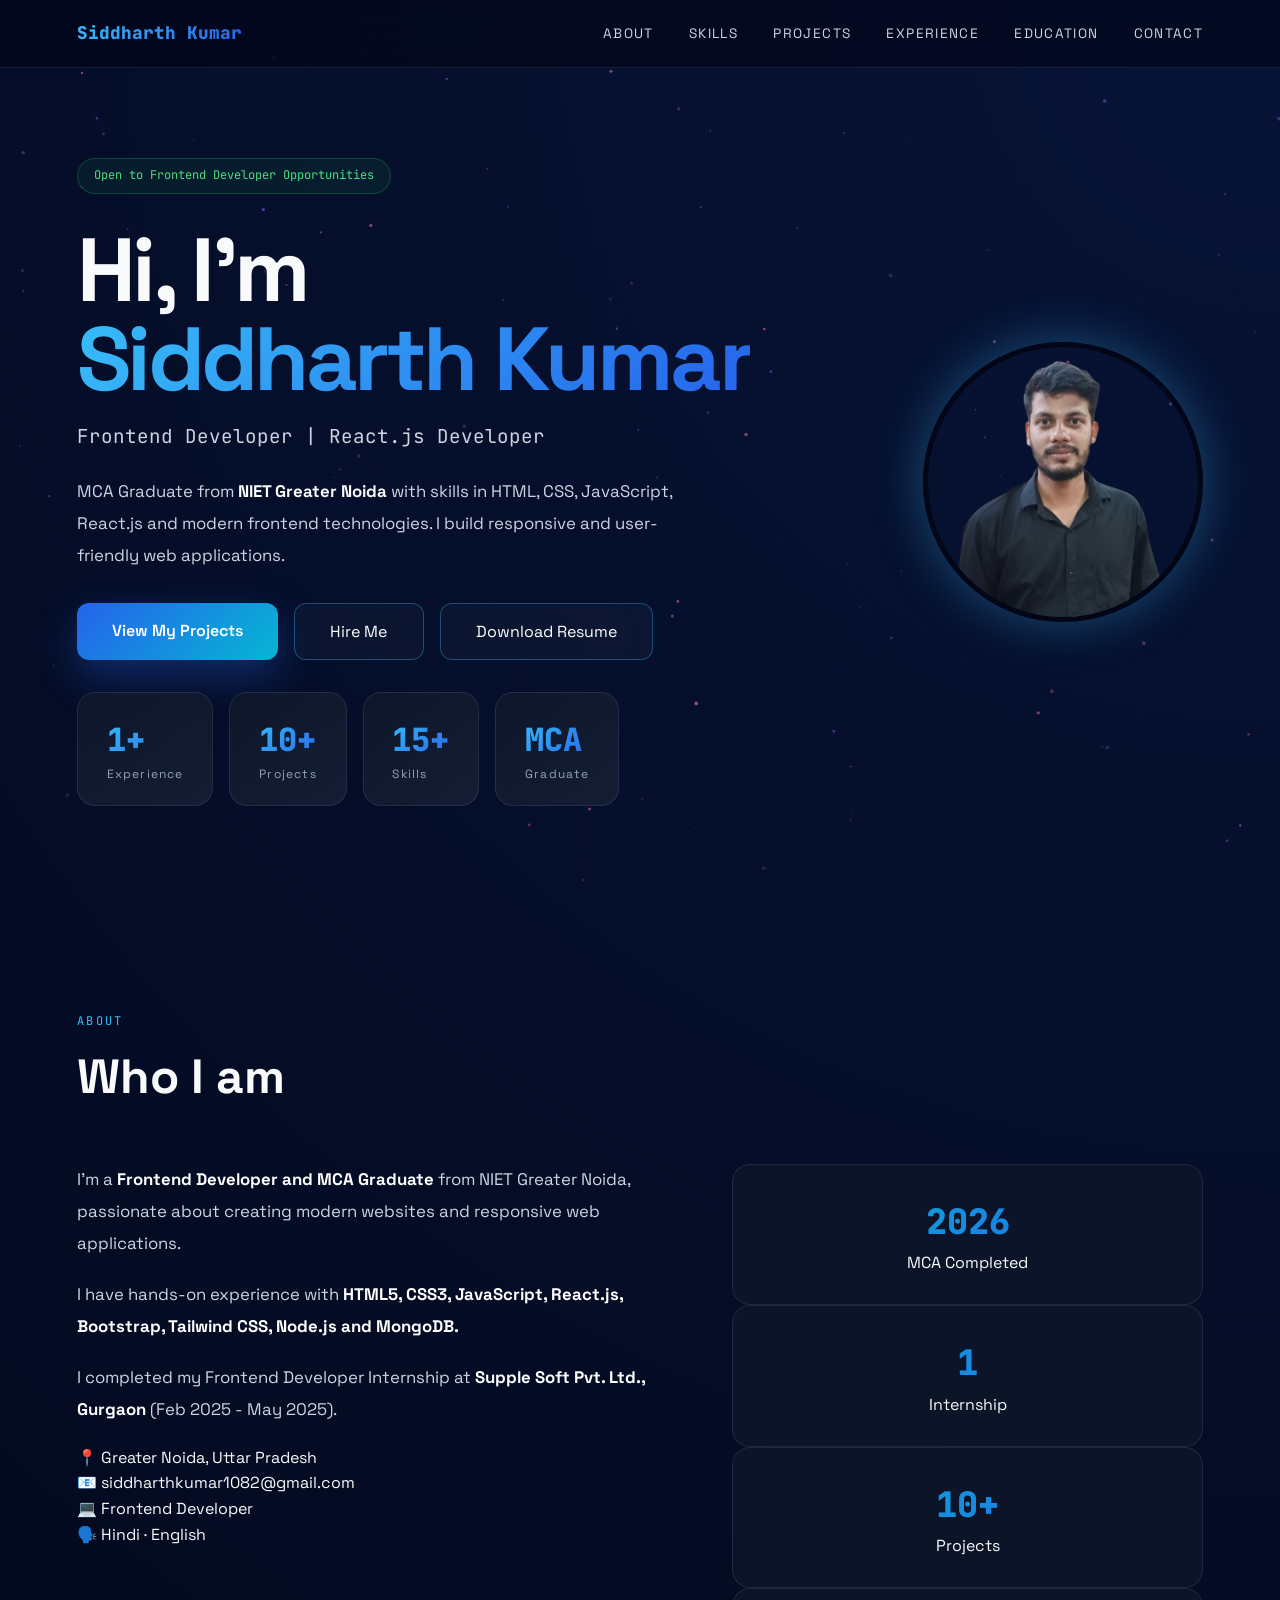
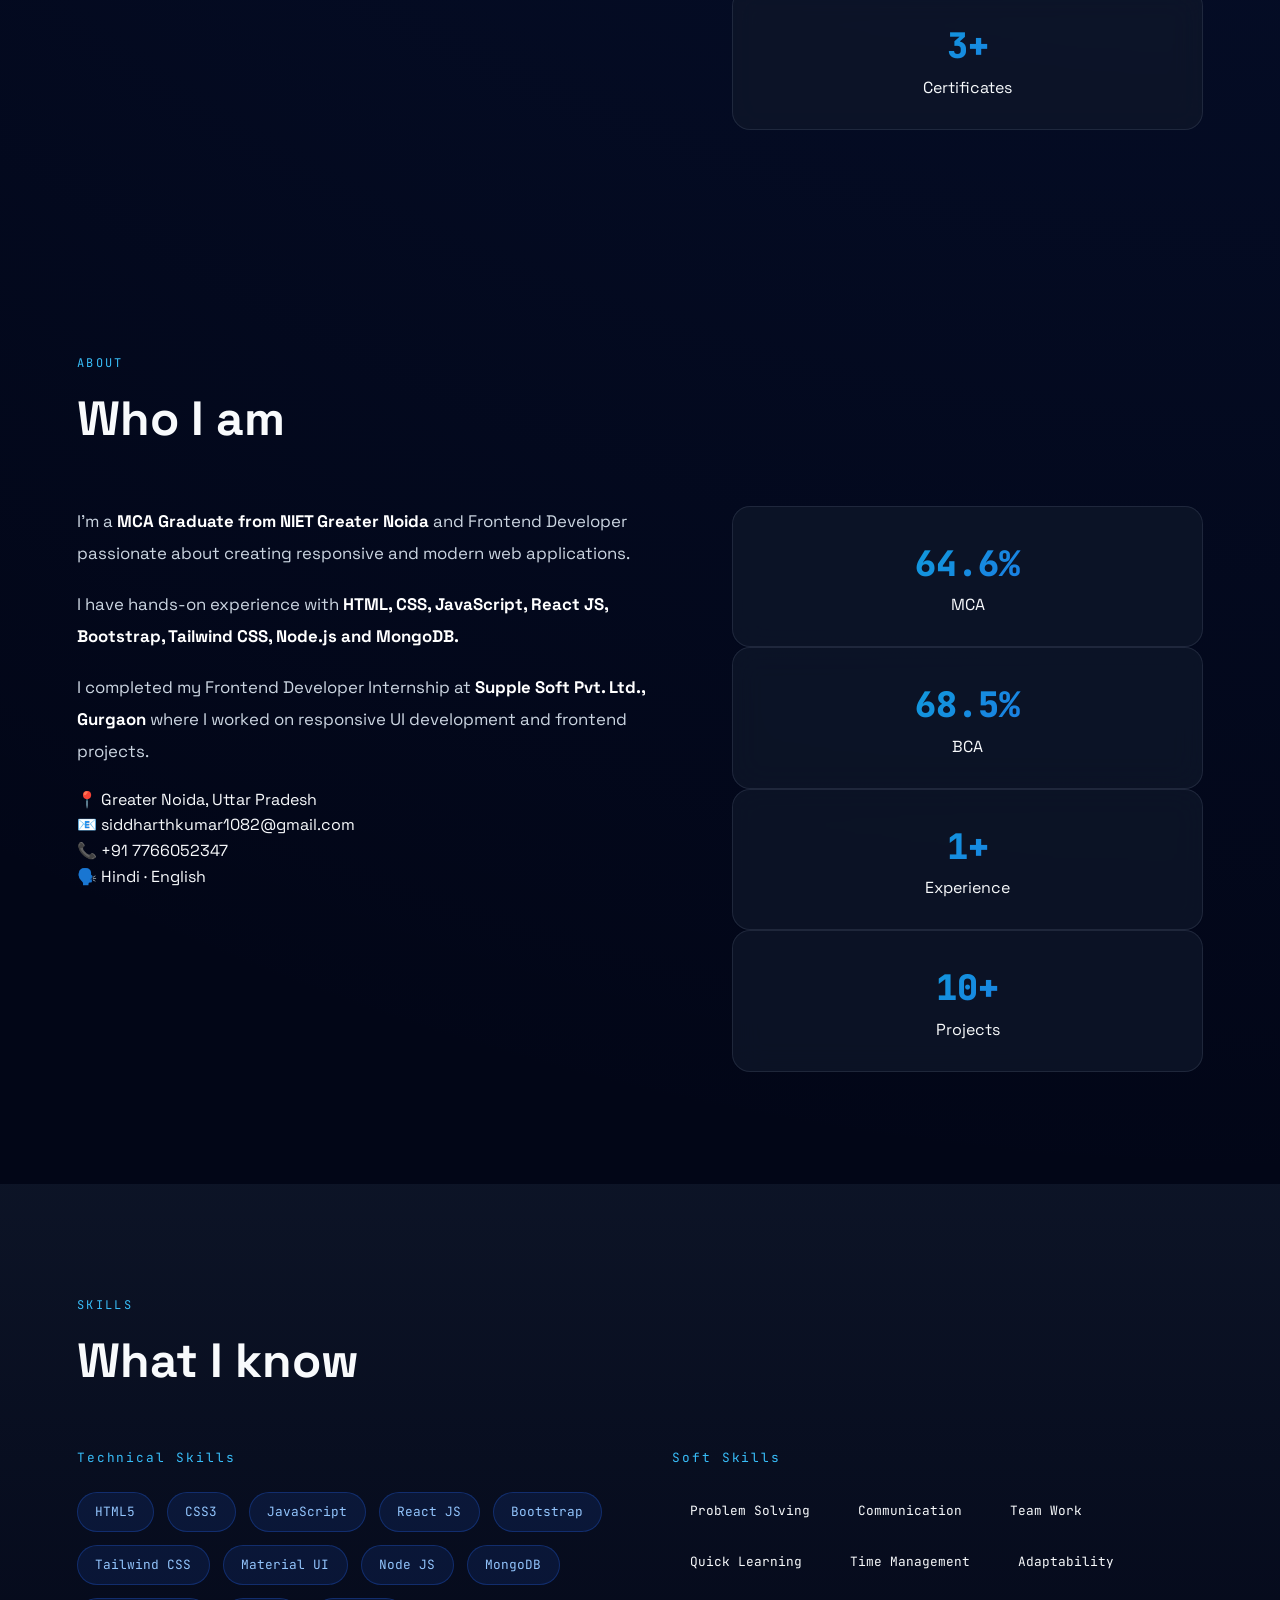
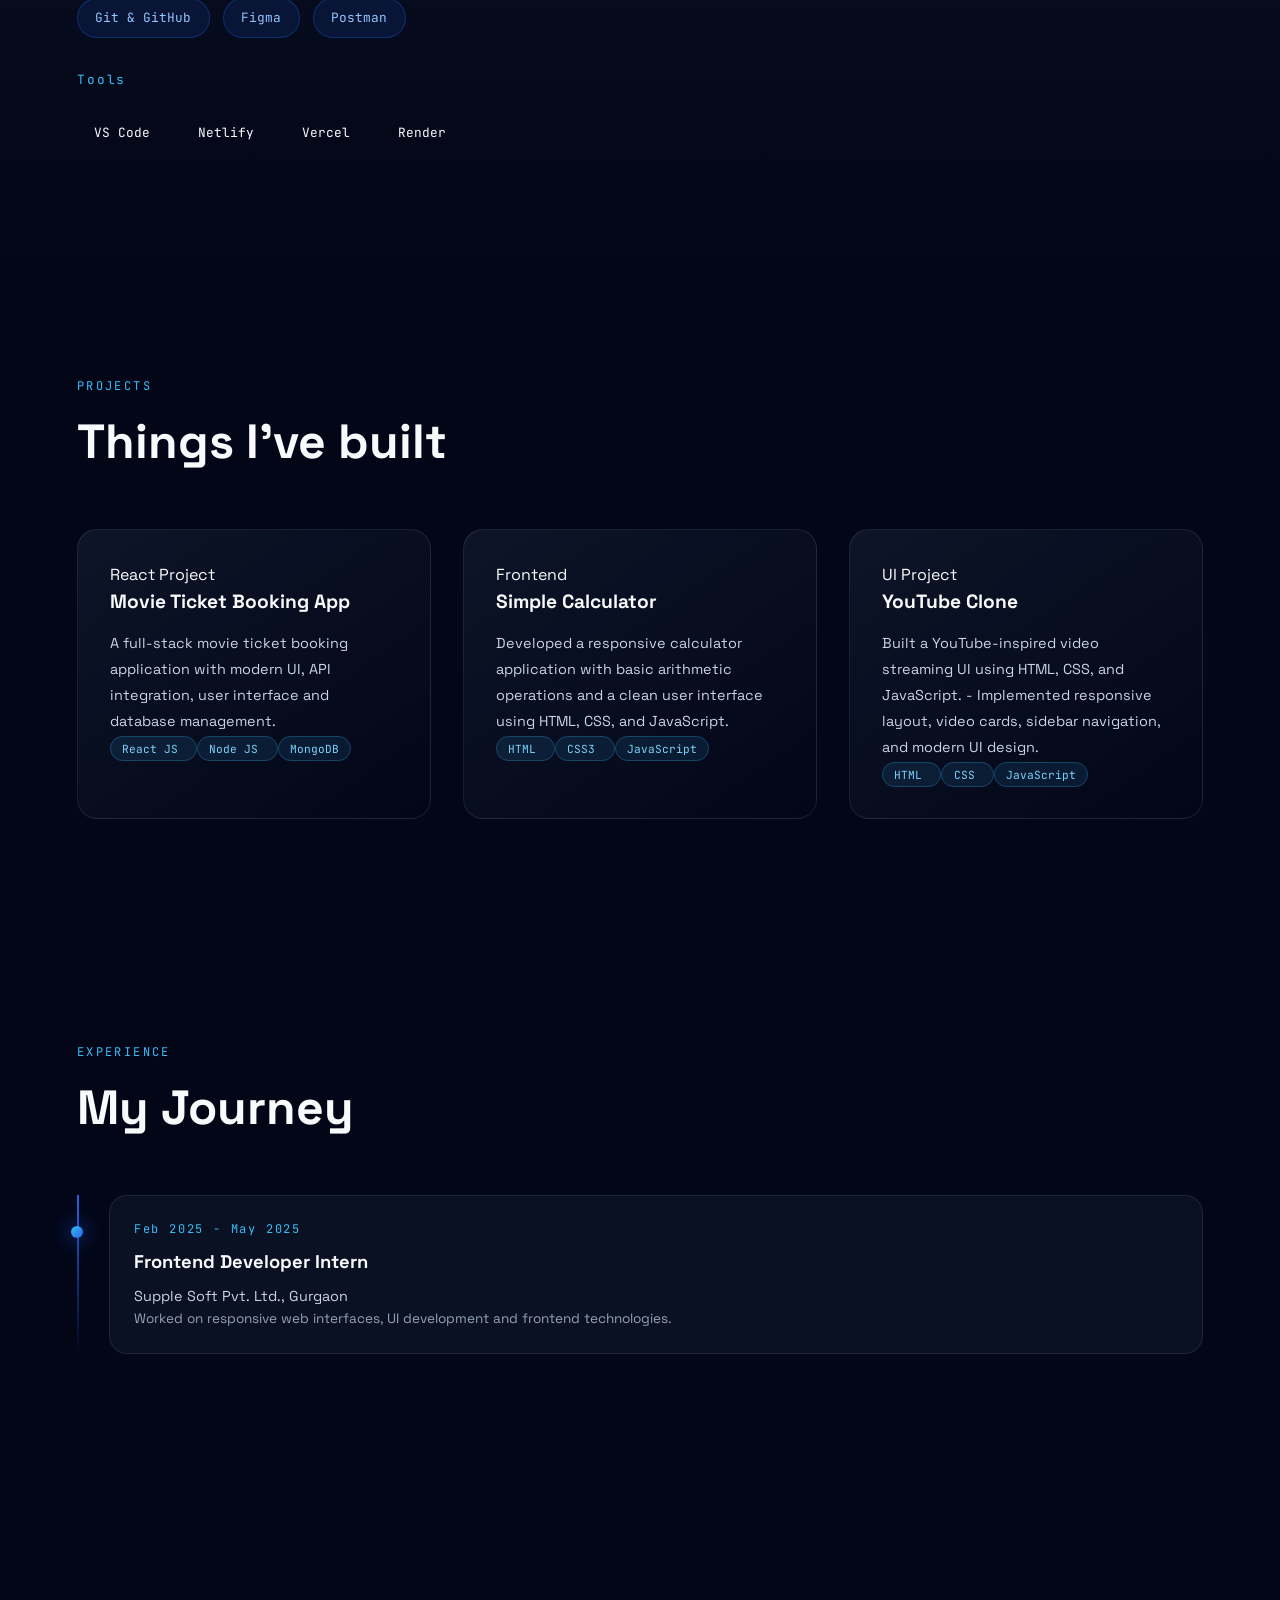
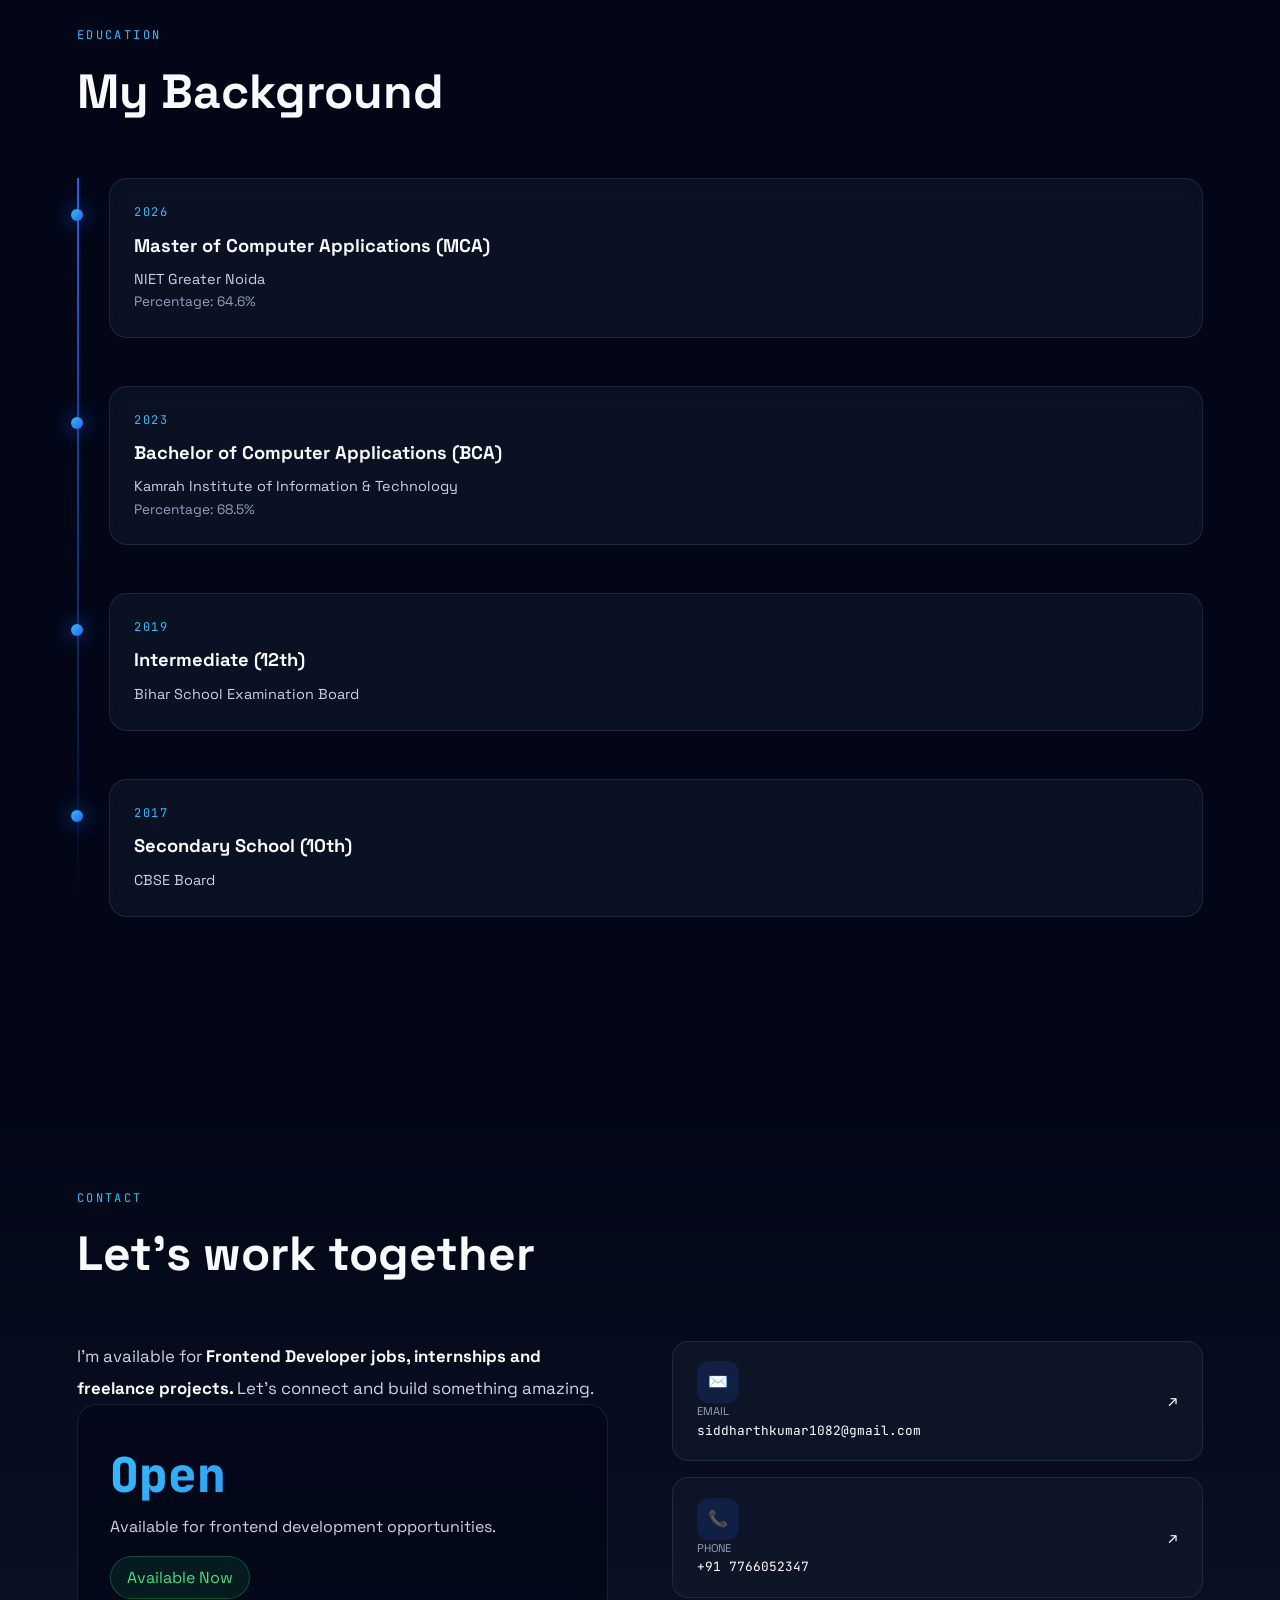
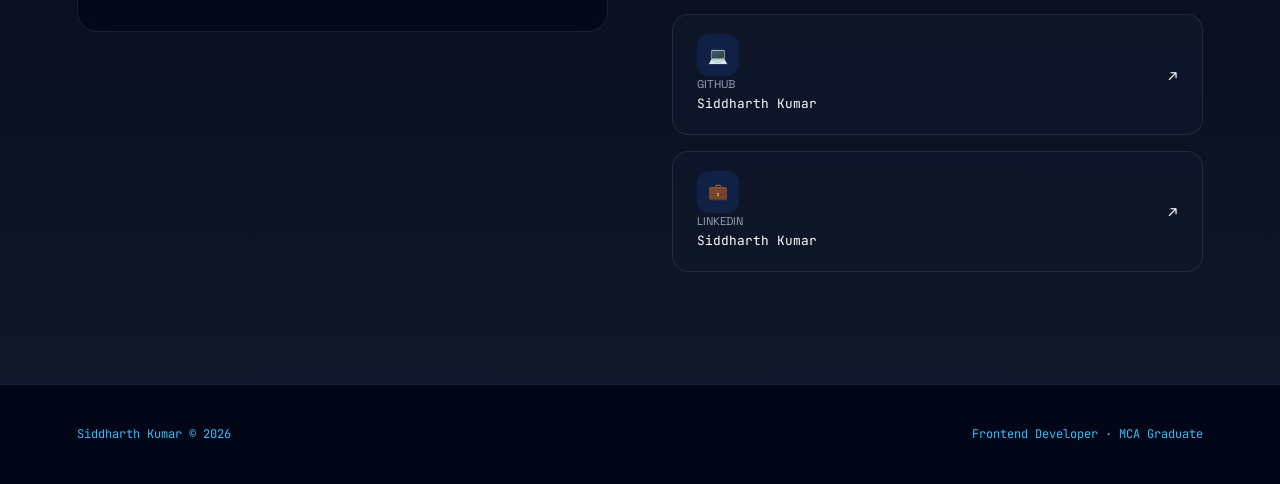
==== commit 6e4874de: "Updated portfolio" ====
--- a/index.html
+++ b/index.html
@@ -4,117 +4,372 @@
 <head>
 
     <meta charset="UTF-8">
+
     <meta name="viewport" content="width=device-width, initial-scale=1.0">
 
+
     <title>Siddharth Kumar | Frontend Developer</title>
 
-    <meta name="description"
-        content="Siddharth Kumar - Frontend Developer and MCA Graduate skilled in HTML5, CSS3, JavaScript, React.js, Bootstrap, Tailwind CSS, Material UI, and responsive web development.">
-
-    <meta name="keywords"
-        content="Frontend Developer, React Developer, Web Developer, JavaScript Developer, HTML CSS Developer, React.js, Bootstrap, Tailwind CSS, Material UI">
-
-    <meta name="author" content="Siddharth Kumar">
-
-    <meta name="robots" content="index, follow">
+
+    <link
+        href="https://fonts.googleapis.com/css2?family=Space+Grotesk:wght@300;400;500;600;700&family=JetBrains+Mono:wght@400;700&display=swap"
+        rel="stylesheet">
 
 
     <link rel="stylesheet" href="style.css">
 
 
-    <link rel="stylesheet" href="https://cdnjs.cloudflare.com/ajax/libs/font-awesome/6.6.0/css/all.min.css">
-
-
-
-    <link href="https://fonts.googleapis.com/css2?family=Pacifico&display=swap" rel="stylesheet">
-
-
 </head>
 
 
 <body>
 
-    <header>
-        <nav>
-            <h2 class="logo">
-                Siddharth <span>Kumar.</span>
-            </h2>
-            <ul id="navLinks">
-                <li><a href="#home">Home</a></li>
-                <li><a href="#about">About</a></li>
-                <li><a href="#skills">Skills</a></li>
-                <li><a href="#projects">Projects</a></li>
-                <li><a href="#experience">Experience</a></li>
-                <li><a href="#contact">Contact</a></li>
-            </ul>
-            <div class="menu">
-                <i class="fa-solid fa-bars"></i>
+
+    <canvas id="bg-canvas"></canvas>
+
+
+
+
+    <!-- NAVBAR -->
+
+    <nav>
+
+
+        <div class="nav-logo">
+            Siddharth Kumar
+        </div>
+
+
+
+        <ul class="nav-links" id="navLinks">
+
+
+            <li><a href="#about">About</a></li>
+
+            <li><a href="#skills">Skills</a></li>
+
+            <li><a href="#projects">Projects</a></li>
+
+            <li><a href="#experience">Experience</a></li>
+
+            <li><a href="#education">Education</a></li>
+
+            <li><a href="#contact">Contact</a></li>
+
+
+        </ul>
+
+
+
+
+
+
+    </nav>
+
+
+
+
+
+
+
+    <main>
+
+
+
+
+
+        <!-- HERO SECTION -->
+
+
+        <section class="hero">
+
+
+            <div class="hero-inner">
+
+
+
+
+
+                <div class="hero-content">
+
+
+
+
+
+                    <div class="hero-badge">
+
+                        Open to Frontend Developer Opportunities
+
+                    </div>
+
+
+
+
+
+
+                    <h1>
+
+
+                        <span style="color:var(--text)">
+                            Hi, I'm
+                        </span>
+
+
+
+                        <span class="name">
+
+                            Siddharth Kumar
+
+                        </span>
+
+
+                    </h1>
+
+
+
+
+
+
+                    <div class="hero-role">
+
+                        Frontend Developer | React.js Developer
+
+                    </div>
+
+
+
+
+
+
+                    <p class="hero-desc">
+
+
+                        MCA Graduate from
+
+                        <strong style="color:var(--text)">
+                            NIET Greater Noida
+                        </strong>
+
+
+                        with skills in HTML, CSS, JavaScript, React.js and modern frontend technologies.
+
+                        I build responsive and user-friendly web applications.
+
+
+
+                    </p>
+
+
+
+
+
+
+
+
+                    <div class="hero-ctas">
+
+
+                        <a href="#projects" class="btn-primary">
+
+                            View My Projects
+
+                        </a>
+
+
+
+
+                        <a href="#contact" class="btn-outline">
+
+                            Hire Me
+
+                        </a>
+
+
+
+
+
+                        <a href="resume/Siddharth_Kumar_Resume.pdf.pdf" target="_blank" class="btn-outline">
+
+                            Download Resume
+
+                        </a>
+
+
+
+                    </div>
+
+
+
+
+
+
+
+                    <div class="hero-cards">
+
+
+
+                        <div class="hero-stat-card">
+
+
+                            <div class="num">
+                                1+
+                            </div>
+
+
+                            <div class="lbl">
+                                Experience
+                            </div>
+
+
+                        </div>
+
+
+
+
+
+
+
+                        <div class="hero-stat-card">
+
+
+                            <div class="num">
+                                10+
+                            </div>
+
+
+                            <div class="lbl">
+                                Projects
+                            </div>
+
+
+                        </div>
+
+
+
+
+
+
+
+                        <div class="hero-stat-card">
+
+
+                            <div class="num">
+                                15+
+                            </div>
+
+
+                            <div class="lbl">
+                                Skills
+                            </div>
+
+
+                        </div>
+
+
+
+
+
+
+
+                        <div class="hero-stat-card">
+
+
+                            <div class="num">
+                                MCA
+                            </div>
+
+
+                            <div class="lbl">
+                                Graduate
+                            </div>
+
+
+                        </div>
+
+
+
+                    </div>
+
+
+
+
+
+                </div>
+
+
+
+
+
+
+
+
+
+                <!-- PROFILE IMAGE -->
+
+
+                <div class="profile-photo-wrap">
+
+
+                    <div class="profile-glow"></div>
+
+
+
+                    <a href="#" class="profile-photo-link">
+
+
+                        <img src="images/my_image-removebg-preview.png" alt="Siddharth Kumar" class="profile-photo">
+
+
+                    </a>
+
+
+
+                </div>
+
+
+
+
+
+
             </div>
-        </nav>
-    </header>
-
-
-
-
-
-    <!-- ================= HERO ================= -->
-
-
-    <section class="hero" id="home">
-
-
-        <div class="hero-content">
-
-
-            <span class="tag">
-
-                👋 Hello, I'm
-
-            </span>
-
-
-
-            <h1>
-
-                Siddharth Kumar
-
-            </h1>
-
-
-
-            <h2 class="typing-text"></h2>
-
-
-
-
-            <p>
-
-                I build modern, responsive, and interactive web applications using
-                HTML, CSS, JavaScript, React.js, Bootstrap, Tailwind CSS,
-                and Material UI. I specialize in creating clean, scalable,
-                and user-friendly web experiences with a focus on performance
-                and great UI design.
-
-            </p>
-
-
-
-            <div class="buttons">
-
-
-                <a href="#contact" class="btn">
-
-                    Hire Me
-
-                </a>
-
-
-
-                <a href="resume/Siddharth_Kumar_Resume.pdf.pdf" class="btn outline" download>
-
-                    Download Resume
-
-                </a>
+
+
+
+        </section>
+
+
+
+
+
+
+
+
+        <!-- ABOUT SECTION -->
+
+
+        <section id="about">
+
+
+
+            <div class="reveal">
+
+
+
+                <div class="section-eyebrow">
+
+                    About
+
+                </div>
+
+
+
+
+                <h2 class="section-title">
+
+                    Who I <span>am</span>
+
+                </h2>
+
 
 
             </div>
@@ -122,872 +377,1299 @@
 
 
 
-            <div class="social">
-
-
-                <a href="https://github.com/Siddharthkumr" target="_blank">
-
-                    <i class="fa-brands fa-github"></i>
-
-                </a>
-
-
-
-                <a href="https://www.linkedin.com/in/siddharth-kumar-149511316/" target="_blank">
-
-                    <i class="fa-brands fa-linkedin"></i>
-
-                </a>
+
+
+
+
+            <div class="about-grid">
+
+
+
+
+
+                <div class="about-text reveal">
+
+
+
+
+
+
+                    <p>
+
+
+                        I'm a
+
+                        <strong>
+                            Frontend Developer and MCA Graduate
+                        </strong>
+
+
+                        from NIET Greater Noida, passionate about creating modern websites and responsive web
+                        applications.
+
+
+
+                    </p>
+
+
+
+
+
+
+
+                    <p>
+
+
+                        I have hands-on experience with
+
+                        <strong>
+                            HTML5, CSS3, JavaScript, React.js, Bootstrap, Tailwind CSS, Node.js and MongoDB.
+                        </strong>
+
+
+
+                    </p>
+
+
+
+
+
+
+
+                    <p>
+
+
+                        I completed my Frontend Developer Internship at
+
+                        <strong>
+                            Supple Soft Pvt. Ltd., Gurgaon
+                        </strong>
+
+
+                        (Feb 2025 - May 2025).
+
+
+
+                    </p>
+
+
+
+
+
+
+
+
+                    <div class="about-info">
+
+
+
+                        <div class="about-info-item">
+
+                            <span>
+                                📍
+                            </span>
+
+                            Greater Noida, Uttar Pradesh
+
+                        </div>
+
+
+
+
+
+                        <div class="about-info-item">
+
+                            <span>
+                                📧
+                            </span>
+
+                            siddharthkumar1082@gmail.com
+
+                        </div>
+
+
+
+
+
+
+                        <div class="about-info-item">
+
+                            <span>
+                                💻
+                            </span>
+
+                            Frontend Developer
+
+                        </div>
+
+
+
+
+
+
+                        <div class="about-info-item">
+
+                            <span>
+                                🗣️
+                            </span>
+
+                            Hindi · English
+
+                        </div>
+
+
+
+
+
+                    </div>
+
+
+
+
+
+                </div>
+
+
+
+
+
+
+
+                <div class="about-stats-grid reveal">
+
+
+
+
+
+                    <div class="stat-box">
+
+
+                        <div class="stat-num">
+                            2026
+                        </div>
+
+
+                        <div class="stat-label">
+                            MCA Completed
+                        </div>
+
+
+                    </div>
+
+
+
+
+
+
+
+                    <div class="stat-box">
+
+
+                        <div class="stat-num">
+                            1
+                        </div>
+
+
+                        <div class="stat-label">
+                            Internship
+                        </div>
+
+
+                    </div>
+
+
+
+
+
+
+
+                    <div class="stat-box">
+
+
+                        <div class="stat-num">
+                            10+
+                        </div>
+
+
+                        <div class="stat-label">
+                            Projects
+                        </div>
+
+
+                    </div>
+
+
+
+
+
+
+
+                    <div class="stat-box">
+
+
+                        <div class="stat-num">
+                            3+
+                        </div>
+
+
+                        <div class="stat-label">
+                            Certificates
+                        </div>
+
+
+                    </div>
+
+
+
+
+
+
+                </div>
+
+
+
+
 
 
             </div>
 
 
 
-        </div>
-
-
-
-
-
-        <div class="profile">
-
-
-            <div class="circle">
-
-
-                <img src="images/my_image-removebg-preview.png" alt="Siddharth Kumar">
-
+        </section>
+        <section id="about">
+
+            <div class="reveal">
+
+                <div class="section-eyebrow">
+                    About
+                </div>
+
+                <h2 class="section-title">
+                    Who I <span>am</span>
+                </h2>
 
             </div>
 
 
-        </div>
-
-
-
-    </section>
-
-
-
-
-
-    <!-- ================= ABOUT ================= -->
-
-
-    <section class="section reveal" id="about">
-
-
-        <h2 class="title">
-
-            About Me
-
-        </h2>
-
-
-
-        <div class="about">
-
-
-            <p>
-
-                I am Siddharth Kumar, an MCA graduate and Frontend Developer
-                with a strong foundation in HTML, CSS, JavaScript, React.js,
-                Bootstrap, Tailwind CSS, and Material UI.
-
-            </p>
-
-
-
-            <p>
-
-                During my Frontend Developer Internship, I worked on real-world
-                projects, improved website responsiveness, and developed clean,
-                user-friendly web interfaces.
-
-            </p>
-
-
-
-            <p>
-
-                I enjoy building scalable, responsive, and interactive digital
-                experiences that provide a better user experience.
-
-            </p>
-
-
-        </div>
-
-
-
-
-
-        <div class="info-card">
-
-
-            <div class="education-card">
-
-
-                <h3>
-
+            <div class="about-grid">
+
+
+                <div class="about-text reveal">
+
+                    <p>
+                        I'm a <strong>MCA Graduate from NIET Greater Noida</strong> and
+                        Frontend Developer passionate about creating responsive and modern web applications.
+                    </p>
+
+
+                    <p>
+                        I have hands-on experience with
+                        <strong>
+                            HTML, CSS, JavaScript, React JS, Bootstrap, Tailwind CSS, Node.js and MongoDB.
+                        </strong>
+                    </p>
+
+
+                    <p>
+                        I completed my Frontend Developer Internship at
+                        <strong>Supple Soft Pvt. Ltd., Gurgaon</strong>
+                        where I worked on responsive UI development and frontend projects.
+                    </p>
+
+
+
+                    <div class="about-info">
+
+
+                        <div class="about-info-item">
+                            <span>📍</span>
+                            Greater Noida, Uttar Pradesh
+                        </div>
+
+
+
+                        <div class="about-info-item">
+                            <span>📧</span>
+                            siddharthkumar1082@gmail.com
+                        </div>
+
+
+
+                        <div class="about-info-item">
+                            <span>📞</span>
+                            +91 7766052347
+                        </div>
+
+
+
+                        <div class="about-info-item">
+                            <span>🗣️</span>
+                            Hindi · English
+                        </div>
+
+
+
+                    </div>
+
+
+                </div>
+
+
+
+
+
+                <div class="about-stats-grid reveal">
+
+
+                    <div class="stat-box">
+
+                        <div class="stat-num">
+                            64.6%
+                        </div>
+
+                        <div class="stat-label">
+                            MCA
+                        </div>
+
+                    </div>
+
+
+
+                    <div class="stat-box">
+
+                        <div class="stat-num">
+                            68.5%
+                        </div>
+
+                        <div class="stat-label">
+                            BCA
+                        </div>
+
+                    </div>
+
+
+
+                    <div class="stat-box">
+
+                        <div class="stat-num">
+                            1+
+                        </div>
+
+                        <div class="stat-label">
+                            Experience
+                        </div>
+
+                    </div>
+
+
+
+                    <div class="stat-box">
+
+                        <div class="stat-num">
+                            10+
+                        </div>
+
+                        <div class="stat-label">
+                            Projects
+                        </div>
+
+                    </div>
+
+
+
+                </div>
+
+
+            </div>
+
+        </section>
+
+
+
+
+
+        <section id="skills" class="skills-section">
+
+
+            <div class="reveal">
+
+
+                <div class="section-eyebrow">
+                    Skills
+                </div>
+
+
+                <h2 class="section-title">
+                    What I <span>know</span>
+                </h2>
+
+
+            </div>
+
+
+
+            <div class="skills-two-col reveal">
+
+
+                <div>
+
+
+                    <div class="skills-group-title">
+                        Technical Skills
+                    </div>
+
+
+
+                    <div class="skills-grid">
+
+
+                        <span class="skill-pill">
+                            HTML5
+                        </span>
+
+
+                        <span class="skill-pill">
+                            CSS3
+                        </span>
+
+
+                        <span class="skill-pill">
+                            JavaScript
+                        </span>
+
+
+                        <span class="skill-pill">
+                            React JS
+                        </span>
+
+
+                        <span class="skill-pill">
+                            Bootstrap
+                        </span>
+
+
+                        <span class="skill-pill">
+                            Tailwind CSS
+                        </span>
+
+
+                        <span class="skill-pill">
+                            Material UI
+                        </span>
+
+
+                        <span class="skill-pill">
+                            Node JS
+                        </span>
+
+
+                        <span class="skill-pill">
+                            MongoDB
+                        </span>
+
+
+                        <span class="skill-pill">
+                            Git & GitHub
+                        </span>
+
+
+                        <span class="skill-pill">
+                            Figma
+                        </span>
+
+
+                        <span class="skill-pill">
+                            Postman
+                        </span>
+
+
+                    </div>
+
+
+
+                    <div class="skills-group-title" style="margin-top:2rem">
+
+                        Tools
+
+                    </div>
+
+
+                    <div class="skills-grid">
+
+
+                        <span class="lang-pill">
+                            VS Code
+                        </span>
+
+
+                        <span class="lang-pill">
+                            Netlify
+                        </span>
+
+
+                        <span class="lang-pill">
+                            Vercel
+                        </span>
+
+
+                        <span class="lang-pill">
+                            Render
+                        </span>
+
+
+
+                    </div>
+
+
+                </div>
+
+
+
+
+                <div>
+
+
+                    <div class="skills-group-title">
+                        Soft Skills
+                    </div>
+
+
+                    <div class="skills-grid">
+
+
+                        <span class="soft-pill">
+                            Problem Solving
+                        </span>
+
+
+                        <span class="soft-pill">
+                            Communication
+                        </span>
+
+
+                        <span class="soft-pill">
+                            Team Work
+                        </span>
+
+
+                        <span class="soft-pill">
+                            Quick Learning
+                        </span>
+
+
+                        <span class="soft-pill">
+                            Time Management
+                        </span>
+
+
+                        <span class="soft-pill">
+                            Adaptability
+                        </span>
+
+
+                    </div>
+
+
+                </div>
+
+
+
+            </div>
+
+
+        </section>
+
+
+
+        <section id="projects">
+
+
+            <div class="reveal">
+
+                <div class="section-eyebrow">
+                    Projects
+                </div>
+
+
+                <h2 class="section-title">
+                    Things I've <span>built</span>
+                </h2>
+
+
+            </div>
+
+
+
+
+            <div class="projects-grid">
+
+
+
+                <div class="project-card reveal">
+
+
+                    <div class="project-top">
+
+                        <span class="project-badge">
+                            React Project
+                        </span>
+
+                    </div>
+
+
+
+                    <div class="project-title">
+                        Movie Ticket Booking App
+                    </div>
+
+
+                    <p class="project-desc">
+
+                        A full-stack movie ticket booking application with modern UI,
+                        API integration, user interface and database management.
+
+                    </p>
+
+
+
+                    <div class="project-stack">
+
+                        <span class="tag">
+                            React JS
+                        </span>
+
+                        <span class="tag">
+                            Node JS
+                        </span>
+
+                        <span class="tag">
+                            MongoDB
+                        </span>
+
+                    </div>
+
+
+
+                </div>
+
+
+
+
+
+
+                <div class="project-card reveal">
+
+
+                    <div class="project-top">
+
+                        <span class="project-badge">
+                            Frontend
+                        </span>
+
+                    </div>
+
+
+
+                    <div class="project-title">
+                        Simple Calculator
+                    </div>
+
+
+                    <div class="project-desc">
+                        Developed a responsive calculator application with basic arithmetic operations and a clean user
+                        interface using HTML, CSS, and JavaScript.
+                    </div>
+
+
+
+                    <div class="project-stack">
+                        <span class="tag">
+                            HTML
+                        </span>
+
+                        <span class="tag">
+                            CSS3
+                        </span>
+
+
+
+                        <span class="tag">
+                            JavaScript
+                        </span>
+
+
+                    </div>
+
+
+
+                </div>
+
+
+
+
+
+
+                <div class="project-card reveal">
+
+
+                    <div class="project-top">
+
+                        <span class="project-badge">
+                            UI Project
+                        </span>
+
+                    </div>
+
+
+
+                    <div class="project-title">
+                        YouTube Clone
+                    </div>
+
+
+
+                    <p class="project-desc">
+
+                        Built a YouTube-inspired video streaming UI using HTML, CSS, and JavaScript.
+                        - Implemented responsive layout, video cards, sidebar navigation, and modern UI design.
+
+                    </p>
+
+
+
+                    <div class="project-stack">
+
+                        <span class="tag">
+                            HTML
+                        </span>
+
+                        <span class="tag">
+                            CSS
+                        </span>
+
+                        <span class="tag">
+                            JavaScript
+                        </span>
+
+
+                    </div>
+
+
+
+                </div>
+
+
+
+
+            </div>
+
+
+        </section>
+
+
+
+
+
+        <section id="experience">
+
+
+            <div class="reveal">
+
+
+                <div class="section-eyebrow">
+                    Experience
+                </div>
+
+
+
+                <h2 class="section-title">
+                    My <span>Journey</span>
+                </h2>
+
+
+            </div>
+
+
+
+
+            <div class="edu-timeline">
+
+
+
+                <div class="edu-item reveal">
+
+
+                    <div class="edu-year">
+                        Feb 2025 - May 2025
+                    </div>
+
+
+
+                    <div class="edu-degree">
+                        Frontend Developer Intern
+                    </div>
+
+
+
+                    <div class="edu-school">
+                        Supple Soft Pvt. Ltd., Gurgaon
+                    </div>
+
+
+
+                    <div class="edu-note">
+
+                        Worked on responsive web interfaces,
+                        UI development and frontend technologies.
+
+                    </div>
+
+
+                </div>
+
+
+
+            </div>
+
+
+        </section>
+
+
+
+
+
+
+
+        <section id="education">
+
+
+            <div class="reveal">
+
+
+                <div class="section-eyebrow">
                     Education
-
-                </h3>
-
-
-
-                <p>
-
-                    <strong>Master of Computer Applications (MCA)</strong><br>
-
-                    NIET Greater Noida | 2026
-
-                </p>
-
-
-
-                <p>
-
-                    <strong>Bachelor of Computer Applications (BCA)</strong><br>
-
-                    KIIT Gurgaon | 2023
-
-                </p>
-
-
-
-                <p>
-
-                    <strong>Intermediate (12th)</strong><br>
-
-                    Laxmi Narayan Dubey College | 2019
-
-                </p>
-
-
-
-                <p>
-
-                    <strong>Secondary School (10th)</strong><br>
-
-                    CBSE Board | 2016
-
-                </p>
+                </div>
+
+
+
+                <h2 class="section-title">
+                    My <span>Background</span>
+                </h2>
 
 
 
             </div>
 
 
-        </div>
-
-
-    </section>
-    <!-- ================= SKILLS ================= -->
-
-    <section class="section reveal" id="skills">
-
-        <h2 class="title">
-            Skills
-        </h2>
-
-
-        <div class="cards">
-
-
-            <div class="card">
-
-                <i class="fa-brands fa-html5"></i>
-
-                <h3>
-                    HTML5
-                </h3>
+
+
+
+            <div class="edu-timeline">
+
+
+
+                <div class="edu-item reveal">
+
+
+                    <div class="edu-year">
+                        2026
+                    </div>
+
+
+                    <div class="edu-degree">
+                        Master of Computer Applications (MCA)
+                    </div>
+
+
+                    <div class="edu-school">
+                        NIET Greater Noida
+                    </div>
+
+
+                    <div class="edu-note">
+                        Percentage: 64.6%
+                    </div>
+
+
+                </div>
+
+
+
+
+
+                <div class="edu-item reveal">
+
+
+                    <div class="edu-year">
+                        2023
+                    </div>
+
+
+                    <div class="edu-degree">
+                        Bachelor of Computer Applications (BCA)
+                    </div>
+
+
+                    <div class="edu-school">
+                        Kamrah Institute of Information & Technology
+                    </div>
+
+
+                    <div class="edu-note">
+                        Percentage: 68.5%
+                    </div>
+
+
+                </div>
+
+
+
+
+
+                <div class="edu-item reveal">
+
+
+                    <div class="edu-year">
+                        2019
+                    </div>
+
+
+                    <div class="edu-degree">
+                        Intermediate (12th)
+                    </div>
+
+
+                    <div class="edu-school">
+                        Bihar School Examination Board
+                    </div>
+
+
+                </div>
+
+
+
+
+
+                <div class="edu-item reveal">
+
+
+                    <div class="edu-year">
+                        2017
+                    </div>
+
+
+                    <div class="edu-degree">
+                        Secondary School (10th)
+                    </div>
+
+
+                    <div class="edu-school">
+                        CBSE Board
+                    </div>
+
+
+                </div>
+
+
 
             </div>
 
 
-
-            <div class="card">
-
-                <i class="fa-brands fa-css3-alt"></i>
-
-                <h3>
-                    CSS3
-                </h3>
+        </section>
+
+
+
+
+
+
+
+
+        <section id="contact" class="contact-section">
+
+
+            <div class="reveal">
+
+
+                <div class="section-eyebrow">
+                    Contact
+                </div>
+
+
+                <h2 class="section-title">
+                    Let's work <span>together</span>
+                </h2>
+
 
             </div>
 
 
 
-            <div class="card">
-
-                <i class="fa-solid fa-wind"></i>
-
-                <h3>
-                    Tailwind CSS
-                </h3>
+
+
+            <div class="contact-grid">
+
+
+
+                <div class="reveal">
+
+
+                    <p class="contact-desc">
+
+                        I'm available for
+                        <span class="contact-highlight">
+                            Frontend Developer jobs, internships and freelance projects.
+                        </span>
+
+                        Let's connect and build something amazing.
+
+                    </p>
+
+
+
+
+
+                    <div class="avail-card">
+
+
+                        <div class="avail-inner">
+
+
+                            <div class="big">
+                                Open
+                            </div>
+
+
+                            <p>
+                                Available for frontend development opportunities.
+                            </p>
+
+
+
+                            <div class="avail-badge">
+                                Available Now
+                            </div>
+
+
+                        </div>
+
+
+                    </div>
+
+
+                </div>
+
+
+
+
+
+
+
+                <div class="contact-links reveal">
+
+
+
+                    <a href="mailto:siddharthkumar1082@gmail.com" class="contact-item">
+
+
+                        <div class="contact-item-left">
+
+                            <div class="contact-icon">
+                                ✉️
+                            </div>
+
+
+                            <div>
+
+                                <div class="contact-label">
+                                    Email
+                                </div>
+
+
+                                <div class="contact-val">
+                                    siddharthkumar1082@gmail.com
+                                </div>
+
+
+                            </div>
+
+
+                        </div>
+
+
+                        <span class="contact-arr">
+                            ↗
+                        </span>
+
+
+                    </a>
+
+
+
+
+
+                    <a href="tel:+917766052347" class="contact-item">
+
+
+                        <div class="contact-item-left">
+
+                            <div class="contact-icon">
+                                📞
+                            </div>
+
+
+                            <div>
+
+                                <div class="contact-label">
+                                    Phone
+                                </div>
+
+
+                                <div class="contact-val">
+                                    +91 7766052347
+                                </div>
+
+
+                            </div>
+
+                        </div>
+
+
+                        <span class="contact-arr">
+                            ↗
+                        </span>
+
+
+                    </a>
+
+
+
+
+
+
+                    <a href="https://github.com/Siddharthkumr" target="_blank" class="contact-item">
+
+
+                        <div class="contact-item-left">
+
+
+                            <div class="contact-icon">
+                                💻
+                            </div>
+
+
+                            <div>
+
+                                <div class="contact-label">
+                                    GitHub
+                                </div>
+
+
+                                <div class="contact-val">
+                                    Siddharth Kumar
+                                </div>
+
+
+                            </div>
+
+
+                        </div>
+
+
+                        <span class="contact-arr">
+                            ↗
+                        </span>
+
+
+                    </a>
+
+
+
+
+
+
+                    <a href="https://www.linkedin.com/in/siddharth-kumar-149511316/" target="_blank"
+                        class="contact-item">
+
+
+                        <div class="contact-item-left">
+
+
+                            <div class="contact-icon">
+                                💼
+                            </div>
+
+
+                            <div>
+
+                                <div class="contact-label">
+                                    LinkedIn
+                                </div>
+
+
+                                <div class="contact-val">
+                                    Siddharth Kumar
+                                </div>
+
+
+                            </div>
+
+
+                        </div>
+
+
+                        <span class="contact-arr">
+                            ↗
+                        </span>
+
+
+                    </a>
+
+
+
+                </div>
+
+
 
             </div>
 
 
 
-            <div class="card">
-
-                <i class="fa-brands fa-js"></i>
-
-                <h3>
-                    JavaScript
-                </h3>
-
-            </div>
-
-
-
-            <div class="card">
-
-                <i class="fa-brands fa-bootstrap"></i>
-
-                <h3>
-                    Bootstrap
-                </h3>
-
-            </div>
-
-
-
-            <div class="card">
-
-                <i class="fa-brands fa-react"></i>
-
-                <h3>
-                    React JS
-                </h3>
-
-            </div>
-
-
-
-            <div class="card">
-
-                <i class="fa-solid fa-code"></i>
-
-                <h3>
-                    React Router
-                </h3>
-
-            </div>
-
-
-
-            <div class="card">
-
-                <i class="fa-solid fa-database"></i>
-
-                <h3>
-                    REST API
-                </h3>
-
-            </div>
-
-
-
-            <div class="card">
-
-                <i class="fa-solid fa-terminal"></i>
-
-                <h3>
-                    Vite
-                </h3>
-
-            </div>
-
-
-
-            <div class="card">
-
-                <i class="fa-solid fa-layer-group"></i>
-
-                <h3>
-                    Material UI
-                </h3>
-
-            </div>
-
-
-
-            <div class="card">
-
-                <i class="fa-brands fa-git-alt"></i>
-
-                <h3>
-                    Git
-                </h3>
-
-            </div>
-
-
-
-            <div class="card">
-
-                <i class="fa-brands fa-github"></i>
-
-                <h3>
-                    GitHub
-                </h3>
-
-            </div>
-
-
-        </div>
-
-
-    </section>
-
-
-
-
-
-
-    <!-- ================= PROJECTS ================= -->
-
-
-    <section class="section reveal" id="projects">
-
-
-        <h2 class="title">
-            Projects
-        </h2>
-
-
-
-        <div class="cards">
-
-
-
-            <div class="project">
-
-
-                <img src="images/youtube  img.jpg" alt="YouTube Clone">
-
-
-
-                <h3>
-                    🚀 YouTube Clone
-                </h3>
-
-
-
-                <p>
-
-                    A responsive YouTube UI clone built using HTML5,
-                    CSS3, and JavaScript. Implemented modern layouts,
-                    responsive design, and interactive UI components.
-
-                </p>
-
-
-
-                <a href="https://github.com/Siddharthkumr" target="_blank">
-
-                    GitHub
-
-                </a>
-
-
-
-                <a href="#" target="_blank">
-
-                    Go To Project
-
-                </a>
-
-
-
-            </div>
-
-
-
-
-
-
-            <div class="project">
-
-
-                <img src="images/movie ui .jpg" alt="Movie UI">
-
-
-
-                <h3>
-                    🎬 Movie Application UI
-                </h3>
-
-
-
-                <p>
-
-                    A responsive Movie Application UI built with modern
-                    frontend technologies. Designed reusable movie cards,
-                    clean layouts, and user-friendly interface.
-
-                </p>
-
-
-
-                <a href="https://github.com/Siddharthkumr" target="_blank">
-
-                    GitHub
-
-                </a>
-
-
-
-                <a href="#" target="_blank">
-
-                    Go To Project
-
-                </a>
-
-
-
-            </div>
-
-
-
-
-
-
-            <div class="project">
-
-
-                <img src="images/calcluter.jpg" alt="Calculator">
-
-
-
-                <h3>
-                    🧮 Calculator App
-                </h3>
-
-
-
-                <p>
-
-                    A JavaScript-based Calculator Application built using
-                    HTML5, CSS3, and JavaScript. Implemented DOM manipulation,
-                    event handling, and responsive design.
-
-                </p>
-
-
-
-                <a href="https://github.com/Siddharthkumr" target="_blank">
-
-                    GitHub
-
-                </a>
-
-
-
-                <a href="#" target="_blank">
-
-                    Go To Project
-
-                </a>
-
-
-
-            </div>
-
-
-
-        </div>
-
-
-
-    </section>
-
-
-
-
-
-
-
-    <!-- ================= EXPERIENCE ================= -->
-
-
-    <section class="section reveal" id="experience">
-
-
-        <h2 class="title">
-
-            Experience
-
-        </h2>
-
-
-
-        <div class="experience-box">
-
-
-            <h3>
-
-                Frontend Developer Intern
-
-            </h3>
-
-
-
-            <h4>
-
-                Supple Soft Pvt. Ltd. Gurgaon
-
-            </h4>
-
-
-
-            <p>
-
-                <strong>
-                    Duration:
-                </strong>
-
-                February 2025 – May 2025
-
-            </p>
-
-
-
-
-            <p>
-
-                Worked as a Frontend Developer Intern and developed
-                responsive web applications using HTML5, CSS3,
-                JavaScript, and React.js.
-
-                Created reusable UI components, improved website
-                responsiveness, optimized user interfaces, and
-                collaborated with the team to deliver clean,
-                scalable, and user-friendly web solutions.
-
-            </p>
-
-
-
-        </div>
-
-
-
-    </section>
-
-
-    <!-- ================= DOCUMENTS ================= -->
-
-    <section class="section reveal" id="documents">
-
-        <h2 class="title">
-            Certificates & Documents
-        </h2>
-
-
-        <div class="documents">
-
-
-            <h3>
-                Frontend Developer Internship
-            </h3>
-
-
-            <p>
-                Supple Soft Pvt. Ltd., Gurgaon
-            </p>
-
-
-
-            <a href="doc/my Internship certificate supple soft.pdf" target="_blank">
-
-                View Certificate
-
-            </a>
-
-
-
-            <a href="doc/Supple soft internship offer letter.pdf" target="_blank">
-
-                View Offer Letter
-
-            </a>
-
-
-        </div>
-
-
-    </section>
-
-
-
-
-
-
-    <!-- ================= CONTACT ================= -->
-
-
-    <section class="section reveal" id="contact">
-
-
-        <h2 class="title">
-
-            Contact Me
-
-        </h2>
-
-
-
-        <div class="contact">
-
-
-            <p>
-
-                <i class="fa-solid fa-envelope"></i>
-
-                <strong>Email:</strong>
-
-                siddharthkumar1082@gmail.com
-
-            </p>
-
-
-
-
-            <p>
-
-                <i class="fa-solid fa-phone"></i>
-
-                <strong>Phone:</strong>
-
-                +91 7766052347
-
-            </p>
-
-
-
-
-            <p>
-
-                <i class="fa-brands fa-github"></i>
-
-                <strong>GitHub:</strong>
-
-
-                <a href="https://github.com/Siddharthkumr" target="_blank">
-
-                    github.com/Siddharthkumr
-
-                </a>
-
-
-            </p>
-
-
-
-
-            <p>
-
-                <i class="fa-brands fa-linkedin"></i>
-
-                <strong>LinkedIn:</strong>
-
-
-                <a href="https://www.linkedin.com/in/siddharth-kumar-149511316/" target="_blank">
-
-                    linkedin.com/in/siddharth-kumar-149511316
-
-                </a>
-
-
-            </p>
-
-
-
-        </div>
-
-
-    </section>
-
-
-
-
-
-
-
-    <!-- ================= FOOTER ================= -->
+        </section>
+
+
+
+
+
+
+    </main>
+
+
+
+
 
 
     <footer>
 
 
-        <div class="footer-coded-by">
-
-
-            <p>
-
-                <i class="fas fa-code"></i>
-                with 💙 by Siddharth Kumar &copy; 2026
-
-            </p>
-
-
-
-            <p>
-
-                Built with pure HTML, CSS and JavaScript
-
-            </p>
-
-
-
-        </div>
-
-
-
-
-
-        <div class="footer-social">
-
-
-            <a href="https://www.instagram.com/siddharthkumaragrahari/" target="_blank">
-
-                <i class="fab fa-instagram"></i>
-
-            </a>
-
-
-
-            <a href="https://github.com/Siddharthagrahari978" target="_blank">
-
-                <i class="fab fa-github"></i>
-
-            </a>
-
-
-
-
-            <a href="https://twitter.com/SIDDHAR36033105" target="_blank">
-
-                <i class="fab fa-twitter"></i>
-
-            </a>
-
-
-        </div>
+        <span>
+            Siddharth Kumar © 2026
+        </span>
+
+
+
+        <span>
+            Frontend Developer · MCA Graduate
+        </span>
+
 
 
     </footer>
 
 
 
-
-
-
-
-    <!-- ================= AI CHAT ================= -->
-
-
-    <div class="ai-button" onclick="openAI()">
-
-
-        <i class="fa-solid fa-comments"></i>
-
-
-    </div>
-
-
-
-
-
-    <div class="ai-box" id="aiBox">
-
-
-        <div class="ai-header">
-
-
-            <h3>
-
-                Siddharth AI
-
-            </h3>
-
-
-
-            <span onclick="openAI()" style="cursor:pointer;">
-
-
-                <i class="fa-solid fa-xmark"></i>
-
-
-            </span>
-
-
-
-        </div>
-
-
-
-
-
-
-        <div class="ai-chat" id="chat">
-
-
-            <p>
-
-                👋 Hello! I am Siddharth AI.
-                Ask me about my skills,
-                projects, experience or education.
-
-            </p>
-
-
-        </div>
-
-
-
-
-
-
-
-        <div class="ai-input">
-
-
-            <input type="text" id="userInput" placeholder="Ask something...">
-
-
-
-            <button onclick="sendAI()">
-
-                Send
-
-            </button>
-
-
-        </div>
-
-
-
-    </div>
-
-
-
-
-
-
-
-    <!-- ================= JAVASCRIPT ================= -->
-
-
     <script src="script.js"></script>
 
 
-
 </body>
 
 </html>
--- a/style.css
+++ b/style.css
@@ -1,1196 +1,1120 @@
-/* ===========================
-   GOOGLE FONT
-=========================== */
-
-@import url("https://fonts.googleapis.com/css2?family=Inter:wght@300;400;500;600;700;800&display=swap");
-
-
-/* ===========================
-   RESET
-=========================== */
-
-*{
-    margin:0;
-    padding:0;
-    box-sizing:border-box;
-    scroll-behavior:smooth;
-}
-
-
-body{
-
-    background:linear-gradient(135deg,#f8fafc,#e0e7ff);
-
-    color:#1e293b;
-
-    overflow-x:hidden;
-
-    font-family:"Inter",sans-serif;
-
-}
-
-
-img{
-
-    max-width:100%;
-    display:block;
-
-}
-
-
-a{
-
-    text-decoration:none;
-
-}
-
-
-ul{
-
-    list-style:none;
-
-}
-
-
-
-/* ===========================
-HEADER
-=========================== */
-
-
-header{
-
-    position:fixed;
-    top:0;
-    left:0;
-    width:100%;
-
-    background:rgba(255,255,255,.9);
-
-    backdrop-filter:blur(15px);
-
-    z-index:1000;
-
-    box-shadow:0 5px 20px rgba(0,0,0,.08);
-
-}
-
-
-
-nav{
-
-    width:90%;
-    height:80px;
-    margin:auto;
-
-    display:flex;
-    justify-content:space-between;
-    align-items:center;
-
-}
-
-
-
-.logo{
-
-    font-size:32px;
-    font-weight:800;
-
-    color:#0f172a;
-
-}
-
-
-.logo span{
-
-    color:#2563eb;
-
-}
-
-
-
-/* ===========================
+/* ==========================
+   PREMIUM ROOT VARIABLES
+========================== */
+
+:root {
+  --bg: #020617;
+
+  --surface: rgba(15, 23, 42, 0.75);
+
+  --surface2: #111827;
+
+  --border: rgba(148, 163, 184, 0.15);
+
+  --border2: rgba(56, 189, 248, 0.35);
+
+  --accent: #3b82f6;
+
+  --accent2: #06b6d4;
+
+  --accent3: #22c55e;
+
+  --text: #f8fafc;
+
+  --muted: #94a3b8;
+
+  --muted2: #cbd5e1;
+
+  --display: "Space Grotesk", sans-serif;
+
+  --mono: "JetBrains Mono", monospace;
+}
+
+/* ==========================
+RESET
+========================== */
+
+*,
+*::before,
+*::after {
+  box-sizing: border-box;
+
+  margin: 0;
+
+  padding: 0;
+}
+
+html {
+  scroll-behavior: smooth;
+}
+
+body {
+  background:
+    radial-gradient(
+      circle at top right,
+      rgba(37, 99, 235, 0.15),
+      transparent 40%
+    ),
+    var(--bg);
+
+  color: var(--text);
+
+  font-family: var(--display);
+
+  line-height: 1.6;
+
+  overflow-x: hidden;
+}
+
+/* BACKGROUND */
+
+#bg-canvas {
+  position: fixed;
+
+  inset: 0;
+
+  z-index: 0;
+
+  pointer-events: none;
+}
+
+/* ==========================
 NAVBAR
-=========================== */
-
-
-nav ul{
-
-    display:flex;
-    gap:35px;
-    align-items:center;
-
-}
-
-
-nav ul li a{
-
-    color:#334155;
-
-    font-size:16px;
-
-    font-weight:600;
-
-    position:relative;
-
-    transition:.3s;
-
-}
-
-
-
-nav ul li a:hover{
-
-    color:#2563eb;
-
-}
-
-
-
-nav ul li a::after{
-
-    content:"";
-
-    position:absolute;
-
-    left:0;
-
-    bottom:-6px;
-
-    width:0;
-
-    height:3px;
-
-    background:#2563eb;
-
-    transition:.3s;
-
-}
-
-
-
-nav ul li a:hover::after{
-
-    width:100%;
-
-}
-
-
-
-.menu{
-
-    display:none;
-
-    font-size:30px;
-
-    color:#2563eb;
-
-    cursor:pointer;
-
-}
-
-
-
-
-
-
-
-/* ===========================
+========================== */
+
+nav {
+  position: fixed;
+
+  top: 0;
+
+  left: 0;
+
+  right: 0;
+
+  z-index: 100;
+
+  display: flex;
+
+  justify-content: space-between;
+
+  align-items: center;
+
+  padding: 1.2rem 6vw;
+
+  background: rgba(2, 6, 23, 0.65);
+
+  backdrop-filter: blur(18px);
+
+  border-bottom: 1px solid var(--border);
+}
+
+/* LOGO */
+
+.nav-logo {
+  font-family: var(--mono);
+
+  font-size: 1.1rem;
+
+  font-weight: 800;
+
+  background: linear-gradient(135deg, #38bdf8, #2563eb);
+
+  background-clip: text;
+
+  -webkit-background-clip: text;
+
+  -webkit-text-fill-color: transparent;
+}
+
+/* LINKS */
+
+.nav-links {
+  display: flex;
+
+  gap: 2.2rem;
+
+  list-style: none;
+}
+
+.nav-links a {
+  color: var(--muted2);
+
+  text-decoration: none;
+
+  font-size: 0.85rem;
+
+  letter-spacing: 0.1em;
+
+  text-transform: uppercase;
+
+  position: relative;
+
+  transition: 0.3s;
+}
+
+.nav-links a::after {
+  content: "";
+
+  position: absolute;
+
+  left: 0;
+
+  bottom: -8px;
+
+  width: 0;
+
+  height: 2px;
+
+  background: linear-gradient(90deg, var(--accent), var(--accent2));
+
+  transition: 0.3s;
+}
+
+.nav-links a:hover {
+  color: white;
+}
+
+.nav-links a:hover::after {
+  width: 100%;
+}
+
+/* ==========================
 HERO
-=========================== */
-
-
-.hero{
-
-    width:90%;
-
-    min-height:100vh;
-
-    margin:auto;
-
-    display:flex;
-
-    justify-content:space-between;
-
-    align-items:center;
-
-    gap:50px;
-
-    padding-top:100px;
-
-}
-
-
-
-.hero-content{
-
-    flex:1;
-
-}
-
-
-
-.tag{
-
-    display:inline-block;
-
-    padding:10px 22px;
-
-    background:#dbeafe;
-
-    color:#2563eb;
-
-    border-radius:50px;
-
-    font-weight:600;
-
-}
-
-
-
-.hero h1{
-
-    font-size:64px;
-
-    margin:20px 0;
-
-    color:#0f172a;
-
-}
-
-
-
-.typing-text{
-
-    font-size:34px;
-
-    color:#2563eb;
-
-    min-height:45px;
-
-    margin-bottom:20px;
-
-}
-
-
-
-.hero p{
-
-    font-size:18px;
-
-    line-height:32px;
-
-    color:#64748b;
-
-}
-
-
-
-
-
-
-/* ===========================
-BUTTONS
-=========================== */
-
-
-.buttons{
-
-    margin-top:35px;
-
-    display:flex;
-
-    gap:20px;
-
-}
-
-
-
-.btn{
-
-    padding:15px 35px;
-
-    border-radius:50px;
-
-    background:linear-gradient(135deg,#2563eb,#38bdf8);
-
-    color:white;
-
-    font-weight:600;
-
-    transition:.3s;
-
-}
-
-
-
-.btn:hover{
-
-    transform:translateY(-5px);
-
-}
-
-
-
-.outline{
-
-    background:white;
-
-    color:#2563eb;
-
-    border:2px solid #2563eb;
-
-}
-
-
-
-
-
-
-
-/* ===========================
-SOCIAL
-=========================== */
-
-
-.social{
-
-    margin-top:35px;
-
-}
-
-
-
-.social a{
-
-    font-size:30px;
-
-    color:#2563eb;
-
-    margin-right:20px;
-
-}
-
-
-
-
-
-/* ===========================
-PROFILE IMAGE
-=========================== */
-
-
-.profile{
-
-    flex:1;
-
-    display:flex;
-
-    justify-content:center;
-
-}
-
-
-
-.circle{
-
-    width:360px;
-
-    height:360px;
-
-    padding:10px;
-
-    border-radius:50%;
-
-    background:linear-gradient(135deg,#2563eb,#38bdf8);
-
-    animation:float 4s ease-in-out infinite;
-
-}
-
-
-
-@keyframes float{
-
-    50%{
-
-        transform:translateY(-15px);
-
-    }
-
-}
-
-
-
-.circle img{
-
-    width:100%;
-
-    height:100%;
-
-    border-radius:50%;
-
-    object-fit:cover;
-
-    border:5px solid white;
-
-}
-
-
-
-
-
-
-
-/* ===========================
-COMMON SECTION
-=========================== */
-
-
-.section{
-
-    width:90%;
-
-    margin:100px auto;
-
-}
-
-
-
-.title{
-
-    text-align:center;
-
-    font-size:42px;
-
-    color:#2563eb;
-
-    margin-bottom:50px;
-
-}
-
-
-
-
-
-
-/* ===========================
-ABOUT
-=========================== */
-
-
-.about{
-
-    background:white;
-
-    padding:45px;
-
-    border-radius:25px;
-
-    box-shadow:0 15px 35px rgba(0,0,0,.08);
-
-}
-
-
-
-.about p{
-
-    font-size:17px;
-
-    line-height:32px;
-
-    color:#64748b;
-
-}
-
-
-
-
-
-
-/* ===========================
-EDUCATION
-=========================== */
-
-
-.info-card{
-
-    margin-top:35px;
-
-}
-
-
-
-.education-card{
-
-    background:white;
-
-    padding:35px;
-
-    border-radius:20px;
-
-    border-left:5px solid #2563eb;
-
-    box-shadow:0 15px 35px rgba(0,0,0,.08);
-
-    transition:.3s;
-
-}
-
-
-
-.education-card:hover{
-
-    transform:translateY(-8px);
-
-}
-
-
-
-.education-card h3{
-
-    text-align:center;
-
-    color:#2563eb;
-
-    font-size:28px;
-
-    margin-bottom:25px;
-
-}
-
-
-
-.education-card p{
-
-    margin-bottom:18px;
-
-    color:#475569;
-
-    line-height:30px;
-
-}
-/* ===========================
-   SKILLS CARDS
-=========================== */
-
-
-.cards{
-
-    display:grid;
-
-    grid-template-columns:repeat(3,1fr);
-
-    gap:30px;
-
-}
-
-
-
-.card{
-
-    background:white;
-
-    padding:35px;
-
-    border-radius:20px;
-
-    text-align:center;
-
-    box-shadow:0 15px 35px rgba(0,0,0,.08);
-
-    transition:.3s;
-
-}
-
-
-
-.card:hover{
-
-    transform:translateY(-10px);
-
-    box-shadow:0 25px 45px rgba(0,0,0,.15);
-
-}
-
-
-
-.card i{
-
-    font-size:55px;
-
-    margin-bottom:20px;
-
-}
-
-
-
-.card h3{
-
-    font-size:22px;
-
-    color:#0f172a;
-
-}
-
-
-
-/* Skill Icons */
-
-
-.fa-html5{
-
-    color:#e34f26;
-
-}
-
-
-.fa-css3-alt{
-
-    color:#1572b6;
-
-}
-
-
-.fa-js{
-
-    color:#f7df1e;
-
-}
-
-
-.fa-react{
-
-    color:#61dafb;
-
-}
-
-
-.fa-bootstrap{
-
-    color:#7952b3;
-
-}
-
-
-.fa-git-alt{
-
-    color:#f05032;
-
-}
-
-
-.fa-github{
-
-    color:#181717;
-
-}
-
-
-.fa-wind{
-
-    color:#06b6d4;
-
-}
-
-
-
-
-
-
-
-
-/* ===========================
-   PROJECT SECTION
-=========================== */
-
-
-.project{
-
-
-    background:white;
-
-    padding:25px;
-
-    border-radius:20px;
-
-    box-shadow:0 15px 35px rgba(0,0,0,.08);
-
-    transition:.3s;
-
-}
-
-
-
-.project:hover{
-
-    transform:translateY(-10px);
-
-    box-shadow:0 25px 45px rgba(0,0,0,.15);
-
-}
-
-
-
-.project img{
-
-    width:100%;
-
-    height:220px;
-
-    object-fit:cover;
-
-    border-radius:15px;
-
-}
-
-
-
-.project h3{
-
-    margin:20px 0 10px;
-
-    font-size:24px;
-
-    color:#0f172a;
-
-}
-
-
-
-.project p{
-
-    color:#64748b;
-
-    line-height:28px;
-
-    margin-bottom:20px;
-
-}
-
-
-
-.project a{
-
-
-    display:inline-block;
-
-    margin-right:10px;
-
-    margin-top:10px;
-
-    padding:10px 22px;
-
-    border-radius:30px;
-
-    background:#2563eb;
-
-    color:white;
-
-    font-weight:600;
-
-    transition:.3s;
-
-}
-
-
-
-.project a:hover{
-
-    background:#1d4ed8;
-
-    transform:translateY(-3px);
-
-}
-
-
-
-
-
-
-
-
-
-/* ===========================
- EXPERIENCE
-=========================== */
-
-
-.experience-box{
-
-
-    background:white;
-
-    padding:35px;
-
-    border-radius:20px;
-
-    box-shadow:0 15px 35px rgba(0,0,0,.08);
-
-    transition:.3s;
-
-}
-
-
-
-.experience-box:hover{
-
-    transform:translateY(-8px);
-
-    box-shadow:0 25px 45px rgba(0,0,0,.15);
-
-}
-
-
-
-.experience-box h3{
-
-    color:#2563eb;
-
-    font-size:28px;
-
-}
-
-
-
-.experience-box h4{
-
-    margin:10px 0;
-
-    color:#334155;
-
-}
-
-
-
-.experience-box p{
-
-    color:#64748b;
-
-    line-height:30px;
-
-    margin-top:10px;
-
-}
-
-
-
-
-
-
-
-
-
-/* ===========================
- CERTIFICATES
-=========================== */
-
-
-.documents{
-
-
-    background:white;
-
-    padding:35px;
-
-    border-radius:20px;
-
-    text-align:center;
-
-    box-shadow:0 15px 35px rgba(0,0,0,.08);
-
-    transition:.3s;
-
-}
-
-
-
-.documents:hover{
-
-    transform:translateY(-8px);
-
-}
-
-
-
-.documents h3{
-
-    font-size:28px;
-
-    color:#2563eb;
-
-    margin-bottom:15px;
-
-}
-
-
-
-.documents p{
-
-    color:#64748b;
-
-    margin-bottom:20px;
-
-}
-
-
-
-.documents a{
-
-
-    display:inline-block;
-
-    margin:10px;
-
-    padding:12px 28px;
-
-    border-radius:30px;
-
-    background:linear-gradient(135deg,#2563eb,#38bdf8);
-
-    color:white;
-
-    font-weight:600;
-
-}
-
-
-
-.documents a:hover{
-
-    transform:translateY(-3px);
-
-}
-
-
-
-
-
-
-
-
-
-/* ===========================
- CONTACT
-=========================== */
-
-
-.contact{
-
-
-    background:white;
-
-    padding:35px;
-
-    border-radius:20px;
-
-    box-shadow:0 15px 35px rgba(0,0,0,.08);
-
-}
-
-
-
-.contact p{
-
-
-    font-size:18px;
-
-    color:#475569;
-
-    margin:18px 0;
-
-    line-height:30px;
-
-}
-
-
-
-.contact i{
-
-    color:#2563eb;
-
-    margin-right:10px;
-
-}
-
-
-
-.contact a{
-
-    color:#2563eb;
-
-}
-
-
-
-
-/* Scroll Reveal Animation */
+========================== */
+
+.hero {
+  min-height: 100vh;
+
+  display: flex;
+
+  align-items: center;
+
+  padding: 8rem 6vw 4rem;
+
+  position: relative;
+}
+
+.hero-inner {
+  display: flex;
+
+  align-items: center;
+
+  justify-content: space-between;
+
+  gap: 4rem;
+
+  width: 100%;
+}
+
+.hero-content {
+  max-width: 750px;
+}
+
+/* Badge */
+
+.hero-badge {
+  display: inline-flex;
+
+  align-items: center;
+
+  gap: 0.6rem;
+
+  font-family: var(--mono);
+
+  font-size: 0.75rem;
+
+  color: #4ade80;
+
+  padding: 0.45rem 1rem;
+
+  border-radius: 50px;
+
+  background: rgba(34, 197, 94, 0.08);
+
+  border: 1px solid rgba(34, 197, 94, 0.25);
+
+  margin-bottom: 2rem;
+}
+
+/* Heading */
+
+.hero h1 {
+  font-size: clamp(3rem, 7vw, 6rem);
+
+  line-height: 1;
+
+  letter-spacing: -0.04em;
+
+  font-weight: 800;
+}
+
+.hero h1 .name {
+  display: block;
+
+  background: linear-gradient(135deg, #38bdf8, #2563eb);
+
+  background-clip: text;
+
+  -webkit-background-clip: text;
+
+  -webkit-text-fill-color: transparent;
+}
+
+.hero-role {
+  font-family: var(--mono);
+
+  font-size: 1.2rem;
+
+  color: #cbd5e1;
+
+  margin-top: 1rem;
+}
+
+.hero-desc {
+  margin-top: 1.5rem;
+
+  max-width: 55ch;
+
+  font-size: 1.05rem;
+
+  color: var(--muted2);
+
+  line-height: 1.9;
+} /* ==========================
+   BUTTONS PREMIUM
+========================== */
+
+.hero-ctas {
+  display: flex;
+
+  gap: 1rem;
+
+  flex-wrap: wrap;
+
+  margin-top: 2rem;
+}
+
+.btn-primary {
+  padding: 0.9rem 2.2rem;
+
+  border-radius: 12px;
+
+  background: linear-gradient(135deg, #2563eb, #06b6d4);
+
+  color: white;
+
+  font-weight: 600;
+
+  text-decoration: none;
+
+  box-shadow: 0 15px 40px rgba(37, 99, 235, 0.35);
+
+  transition: 0.3s;
+}
+
+.btn-primary:hover {
+  transform: translateY(-5px);
+
+  box-shadow: 0 20px 50px rgba(6, 182, 212, 0.4);
+}
+
+.btn-outline {
+  padding: 0.9rem 2.2rem;
+
+  border-radius: 12px;
+
+  border: 1px solid var(--border2);
+
+  color: white;
+
+  text-decoration: none;
+
+  background: rgba(255, 255, 255, 0.03);
+
+  backdrop-filter: blur(10px);
+
+  transition: 0.3s;
+}
+
+.btn-outline:hover {
+  background: rgba(56, 189, 248, 0.1);
+
+  border-color: var(--accent2);
+
+  transform: translateY(-5px);
+}
+
+/* ==========================
+ HERO STAT CARDS
+========================== */
+
+.hero-cards {
+  display: flex;
+
+  gap: 1rem;
+
+  flex-wrap: wrap;
+
+  margin-top: 2rem;
+}
+
+.hero-stat-card {
+  background: linear-gradient(
+    145deg,
+    rgba(15, 23, 42, 0.9),
+    rgba(30, 41, 59, 0.6)
+  );
+
+  border: 1px solid var(--border);
+
+  border-radius: 18px;
+
+  padding: 1.3rem 1.8rem;
+
+  backdrop-filter: blur(15px);
+
+  transition: 0.35s;
+}
+
+.hero-stat-card:hover {
+  transform: translateY(-8px);
+
+  border-color: var(--accent2);
+
+  box-shadow: 0 15px 40px rgba(6, 182, 212, 0.15);
+}
+
+.hero-stat-card .num {
+  font-size: 2rem;
+
+  font-family: var(--mono);
+
+  font-weight: 800;
+
+  background: linear-gradient(135deg, #38bdf8, #2563eb);
+
+  background-clip: text;
+
+  -webkit-background-clip: text;
+
+  -webkit-text-fill-color: transparent;
+}
+
+.hero-stat-card .lbl {
+  font-size: 0.75rem;
+
+  color: var(--muted);
+
+  letter-spacing: 0.1em;
+}
+
+/* ==========================
+ PROFILE IMAGE
+========================== */
+
+.profile-photo-wrap {
+  width: 280px;
+
+  height: 280px;
+
+  position: relative;
+}
+
+.profile-photo {
+  width: 100%;
+
+  height: 100%;
+
+  border-radius: 50%;
+
+  object-fit: cover;
+
+  border: 5px solid #020617;
+
+  box-shadow: 0 0 50px rgba(56, 189, 248, 0.35);
+
+  transition: 0.4s;
+}
+
+.profile-photo:hover {
+  transform: scale(1.05);
+}
+
+/* ==========================
+ SECTION TITLE
+========================== */
+
+section {
+  padding: 7rem 6vw;
+}
+
+.section-eyebrow {
+  font-family: var(--mono);
+
+  font-size: 0.75rem;
+
+  color: #38bdf8;
+
+  letter-spacing: 0.2em;
+
+  text-transform: uppercase;
+}
+
+.section-title {
+  font-size: clamp(2rem, 5vw, 3rem);
+
+  font-weight: 800;
+
+  margin-top: 0.5rem;
+
+  margin-bottom: 3rem;
+}
+
+/* ==========================
+ ABOUT SECTION
+========================== */
+
+.about-grid {
+  display: grid;
+
+  grid-template-columns: 1.1fr 0.9fr;
+
+  gap: 5rem;
+}
+
+.about-text p {
+  color: var(--muted2);
+
+  font-size: 1.05rem;
+
+  line-height: 1.9;
+
+  margin-bottom: 1.2rem;
+}
+
+.about-text strong {
+  color: white;
+}
+
+.stat-box {
+  background: rgba(15, 23, 42, 0.75);
+
+  border: 1px solid var(--border);
+
+  border-radius: 18px;
+
+  padding: 1.8rem;
+
+  text-align: center;
+
+  backdrop-filter: blur(15px);
+
+  transition: 0.3s;
+}
+
+.stat-box:hover {
+  transform: translateY(-8px);
+
+  border-color: var(--accent2);
+}
+
+.stat-num {
+  font-family: var(--mono);
+
+  font-size: 2.2rem;
+
+  font-weight: 800;
+
+  background: linear-gradient(135deg, #06b6d4, #2563eb);
+
+  background-clip: text;
+
+  -webkit-background-clip: text;
+
+  -webkit-text-fill-color: transparent;
+}
+
+/* ==========================
+ SKILLS SECTION
+========================== */
+
+.skills-section {
+  background: linear-gradient(180deg, rgba(15, 23, 42, 0.8), rgba(2, 6, 23, 1));
+}
+
+.skills-two-col {
+  display: grid;
+
+  grid-template-columns: 1fr 1fr;
+
+  gap: 4rem;
+}
+
+.skills-group-title {
+  font-family: var(--mono);
+
+  color: #38bdf8;
+
+  font-size: 0.8rem;
+
+  letter-spacing: 0.15em;
+
+  margin-bottom: 1.5rem;
+}
+
+.skills-grid {
+  display: flex;
+
+  flex-wrap: wrap;
+
+  gap: 0.8rem;
+}
+
+.skill-pill,
+.soft-pill,
+.lang-pill {
+  padding: 0.55rem 1.1rem;
+
+  border-radius: 50px;
+
+  font-family: var(--mono);
+
+  font-size: 0.8rem;
+
+  transition: 0.3s;
+}
+
+.skill-pill {
+  background: rgba(37, 99, 235, 0.12);
+
+  border: 1px solid rgba(37, 99, 235, 0.3);
+
+  color: #93c5fd;
+}
+
+.skill-pill:hover {
+  transform: translateY(-5px);
+
+  background: rgba(37, 99, 235, 0.25);
+}
+
+/* ==========================
+ PROJECT CARDS
+========================== */
+
+.projects-grid {
+  display: grid;
+
+  grid-template-columns: repeat(auto-fit, minmax(300px, 1fr));
+
+  gap: 2rem;
+}
+
+.project-card {
+  background: linear-gradient(
+    145deg,
+    rgba(15, 23, 42, 0.9),
+    rgba(2, 6, 23, 0.8)
+  );
+
+  border: 1px solid var(--border);
+
+  border-radius: 20px;
+
+  padding: 2rem;
+
+  transition: 0.35s;
+
+  overflow: hidden;
+
+  position: relative;
+}
+
+.project-card::before {
+  content: "";
+
+  position: absolute;
+
+  top: 0;
+
+  left: 0;
+
+  width: 100%;
+
+  height: 3px;
+
+  background: linear-gradient(90deg, #2563eb, #06b6d4);
+
+  transform: scaleX(0);
+
+  transition: 0.4s;
+}
+
+.project-card:hover::before {
+  transform: scaleX(1);
+}
+
+.project-card:hover {
+  transform: translateY(-10px);
+
+  border-color: rgba(56, 189, 248, 0.5);
+
+  box-shadow: 0 25px 60px rgba(0, 0, 0, 0.4);
+}
+
+.project-title {
+  font-size: 1.2rem;
+
+  font-weight: 700;
+
+  margin-bottom: 0.8rem;
+}
+
+.project-desc {
+  color: var(--muted2);
+
+  font-size: 0.9rem;
+
+  line-height: 1.8;
+}
+
+.tag {
+  background: rgba(56, 189, 248, 0.1);
+
+  border: 1px solid rgba(56, 189, 248, 0.25);
+
+  color: #7dd3fc;
+
+  padding: 0.3rem 0.7rem;
+
+  border-radius: 50px;
+
+  font-size: 0.7rem;
+
+  font-family: var(--mono);
+} /* ==========================
+        EDUCATION
+========================== */
+
+.edu-timeline {
+  position: relative;
+
+  padding-left: 2rem;
+}
+
+.edu-timeline::before {
+  content: "";
+
+  position: absolute;
+
+  left: 0;
+
+  top: 0;
+
+  bottom: 0;
+
+  width: 2px;
+
+  background: linear-gradient(to bottom, #2563eb, transparent);
+}
+
+.edu-item {
+  position: relative;
+
+  margin-bottom: 3rem;
+
+  padding: 1.5rem;
+
+  background: rgba(15, 23, 42, 0.65);
+
+  border: 1px solid var(--border);
+
+  border-radius: 18px;
+
+  backdrop-filter: blur(12px);
+
+  transition: 0.3s;
+}
+
+.edu-item:hover {
+  transform: translateX(8px);
+
+  border-color: var(--accent2);
+}
+
+.edu-item::before {
+  content: "";
+
+  position: absolute;
+
+  left: -2.45rem;
+
+  top: 30px;
+
+  width: 12px;
+
+  height: 12px;
+
+  border-radius: 50%;
+
+  background: linear-gradient(135deg, #38bdf8, #2563eb);
+
+  box-shadow: 0 0 20px #2563eb;
+}
+
+.edu-year {
+  font-family: var(--mono);
+
+  font-size: 0.75rem;
+
+  color: #38bdf8;
+
+  letter-spacing: 0.15em;
+}
+
+.edu-degree {
+  font-size: 1.15rem;
+
+  font-weight: 700;
+
+  margin: 0.5rem 0;
+}
+
+.edu-school {
+  color: var(--muted2);
+
+  font-size: 0.9rem;
+}
+
+.edu-note {
+  color: var(--muted);
+
+  font-size: 0.85rem;
+}
+
+/* ==========================
+ CONTACT SECTION
+========================== */
+
+.contact-section {
+  background: linear-gradient(180deg, #020617, #0f172a);
+}
+
+.contact-grid {
+  display: grid;
+
+  grid-template-columns: 1fr 1fr;
+
+  gap: 4rem;
+}
+
+.contact-desc {
+  color: var(--muted2);
+
+  font-size: 1.05rem;
+
+  line-height: 1.9;
+}
+
+.contact-highlight {
+  color: white;
+
+  font-weight: 700;
+}
+
+/* Availability Card */
+
+.avail-card {
+  background: rgba(2, 6, 23, 0.7);
+
+  border: 1px solid var(--border);
+
+  border-radius: 20px;
+
+  padding: 2rem;
+
+  backdrop-filter: blur(15px);
+}
+
+.avail-inner .big {
+  font-family: var(--mono);
+
+  font-size: 3rem;
+
+  font-weight: 800;
+
+  background: linear-gradient(135deg, #38bdf8, #2563eb);
+
+  background-clip: text;
+
+  -webkit-background-clip: text;
+
+  -webkit-text-fill-color: transparent;
+}
+
+.avail-inner p {
+  color: var(--muted2);
+}
+
+.avail-badge {
+  display: inline-flex;
+
+  margin-top: 1rem;
+
+  padding: 0.5rem 1rem;
+
+  border-radius: 50px;
+
+  color: #4ade80;
+
+  background: rgba(34, 197, 94, 0.1);
+
+  border: 1px solid rgba(34, 197, 94, 0.3);
+}
+
+/* CONTACT LINKS */
+
+.contact-links {
+  display: flex;
+
+  flex-direction: column;
+
+  gap: 1rem;
+}
+
+.contact-item {
+  display: flex;
+
+  justify-content: space-between;
+
+  align-items: center;
+
+  padding: 1.2rem 1.5rem;
+
+  background: rgba(15, 23, 42, 0.8);
+
+  border: 1px solid var(--border);
+
+  border-radius: 16px;
+
+  text-decoration: none;
+
+  color: white;
+
+  transition: 0.3s;
+}
+
+.contact-item:hover {
+  transform: translateX(8px);
+
+  border-color: #38bdf8;
+
+  background: rgba(56, 189, 248, 0.08);
+}
+
+.contact-icon {
+  width: 42px;
+
+  height: 42px;
+
+  display: flex;
+
+  align-items: center;
+
+  justify-content: center;
+
+  border-radius: 12px;
+
+  background: rgba(37, 99, 235, 0.15);
+}
+
+.contact-label {
+  font-size: 0.7rem;
+
+  color: var(--muted);
+
+  text-transform: uppercase;
+}
+
+.contact-val {
+  font-family: var(--mono);
+
+  font-size: 0.8rem;
+}
+
+/* ==========================
+ FOOTER
+========================== */
+
+footer {
+  padding: 2.5rem 6vw;
+
+  border-top: 1px solid var(--border);
+
+  display: flex;
+
+  justify-content: space-between;
+
+  align-items: center;
+
+  font-family: var(--mono);
+
+  font-size: 0.75rem;
+
+  color: var(--muted);
+
+  background: #020617;
+}
+
+footer span {
+  color: #38bdf8;
+}
+
+/* ==========================
+ SCROLL ANIMATION
+========================== */
 
 .reveal {
-    opacity: 0;
-    transform: translateY(80px);
-    transition: all 0.8s ease;
-}
-
-.reveal.active {
+  opacity: 0;
+
+  transform: translateY(40px);
+
+  transition: all 0.8s cubic-bezier(0.2, 0.8, 0.2, 1);
+}
+
+.reveal.visible {
+  opacity: 1;
+
+  transform: translateY(0);
+}
+
+@media (max-width: 900px) {
+  .nav-toggle {
+    display: flex;
+  }
+
+  .nav-links {
+    position: absolute;
+
+    top: 100%;
+
+    left: 0;
+
+    right: 0;
+
+    flex-direction: column;
+
+    background: rgba(2, 6, 23, 0.95);
+
+    backdrop-filter: blur(20px);
+
+    max-height: 0;
+
+    overflow: hidden;
+
+    transition: 0.4s;
+  }
+
+  .nav-links.open {
+    max-height: 400px;
+
+    padding: 1rem 6vw;
+  }
+
+  .hero-inner {
+    flex-direction: column-reverse;
+
+    text-align: center;
+  }
+
+  .hero-desc {
+    margin-left: auto;
+
+    margin-right: auto;
+  }
+
+  .hero-ctas {
+    justify-content: center;
+  }
+
+  .hero-cards {
+    justify-content: center;
+  }
+
+  .profile-photo-wrap {
+    width: 200px;
+
+    height: 200px;
+  }
+
+  .about-grid,
+  .skills-two-col,
+  .contact-grid {
+    grid-template-columns: 1fr;
+
+    gap: 2rem;
+  }
+
+  footer {
+    flex-direction: column;
+
+    gap: 1rem;
+
+    text-align: center;
+  }
+}
+
+@media (max-width: 480px) {
+  section {
+    padding: 4rem 6vw;
+  }
+
+  .hero {
+    padding-top: 7rem;
+  }
+
+  .hero h1 {
+    font-size: 2.8rem;
+  }
+
+  .btn-primary,
+  .btn-outline {
+    width: 100%;
+
+    text-align: center;
+  }
+
+  .hero-stat-card {
+    width: 100%;
+
+    text-align: center;
+  }
+
+  .profile-photo-wrap {
+    width: 160px;
+
+    height: 160px;
+  }
+
+  .project-card {
+    padding: 1.5rem;
+  }
+
+  .edu-item {
+    padding: 1.2rem;
+  }
+}
+
+@media (prefers-reduced-motion: reduce) {
+  * {
+    animation: none !important;
+
+    transition: none !important;
+  }
+
+  .reveal {
     opacity: 1;
-    transform: translateY(0);
-}
-
-
-/* ===========================
-   AI CHAT BUTTON
-=========================== */
-
-.ai-button{
-
-    position:fixed;
-
-    right:30px;
-    bottom:30px;
-
-    width:60px;
-    height:60px;
-
-    border-radius:50%;
-
-    background:#2563eb;
-
-    color:white;
-
-    display:flex;
-    justify-content:center;
-    align-items:center;
-
-    font-size:28px;
-
-    cursor:pointer;
-
-    box-shadow:0 10px 25px rgba(0,0,0,.2);
-
-    z-index:999;
-
-}
-
-
-/* ===========================
-   AI BOX
-=========================== */
-
-.ai-box{
-
-    display:none;
-
-    position:fixed;
-
-    right:30px;
-
-    bottom:100px;
-
-    width:350px;
-
-    background:white;
-
-    border-radius:20px;
-
-    box-shadow:0 15px 40px rgba(0,0,0,.2);
-
-    overflow:hidden;
-
-    z-index:999;
-
-}
-
-
-.ai-header{
-
-    background:#2563eb;
-
-    color:white;
-
-    padding:15px;
-
-    display:flex;
-
-    justify-content:space-between;
-
-    align-items:center;
-
-}
-
-
-.ai-chat{
-
-    height:250px;
-
-    padding:15px;
-
-    overflow-y:auto;
-
-}
-
-
-.ai-input{
-
-    display:flex;
-
-    padding:15px;
-
-    gap:10px;
-
-}
-
-
-.ai-input input{
-
-    flex:1;
-
-    padding:10px;
-
-    border:1px solid #ddd;
-
-    border-radius:20px;
-
-}
-
-
-.ai-input button{
-
-    padding:10px 20px;
-
-    border:none;
-
-    border-radius:20px;
-
-    background:#2563eb;
-
-    color:white;
-
-    cursor:pointer;
-
-}
-
-footer{
-
-    margin-top:80px;
-
-    background:linear-gradient(135deg,#0f172a,#2563eb,#38bdf8);
-
-    color:white;
-
-    text-align:center;
-
-    padding:35px 20px;
-
-}
-
-
-.footer-social a{
-
-    color:white;
-
-    font-size:25px;
-
-    margin:10px;
-
-}+
+    transform: none;
+  }
+}
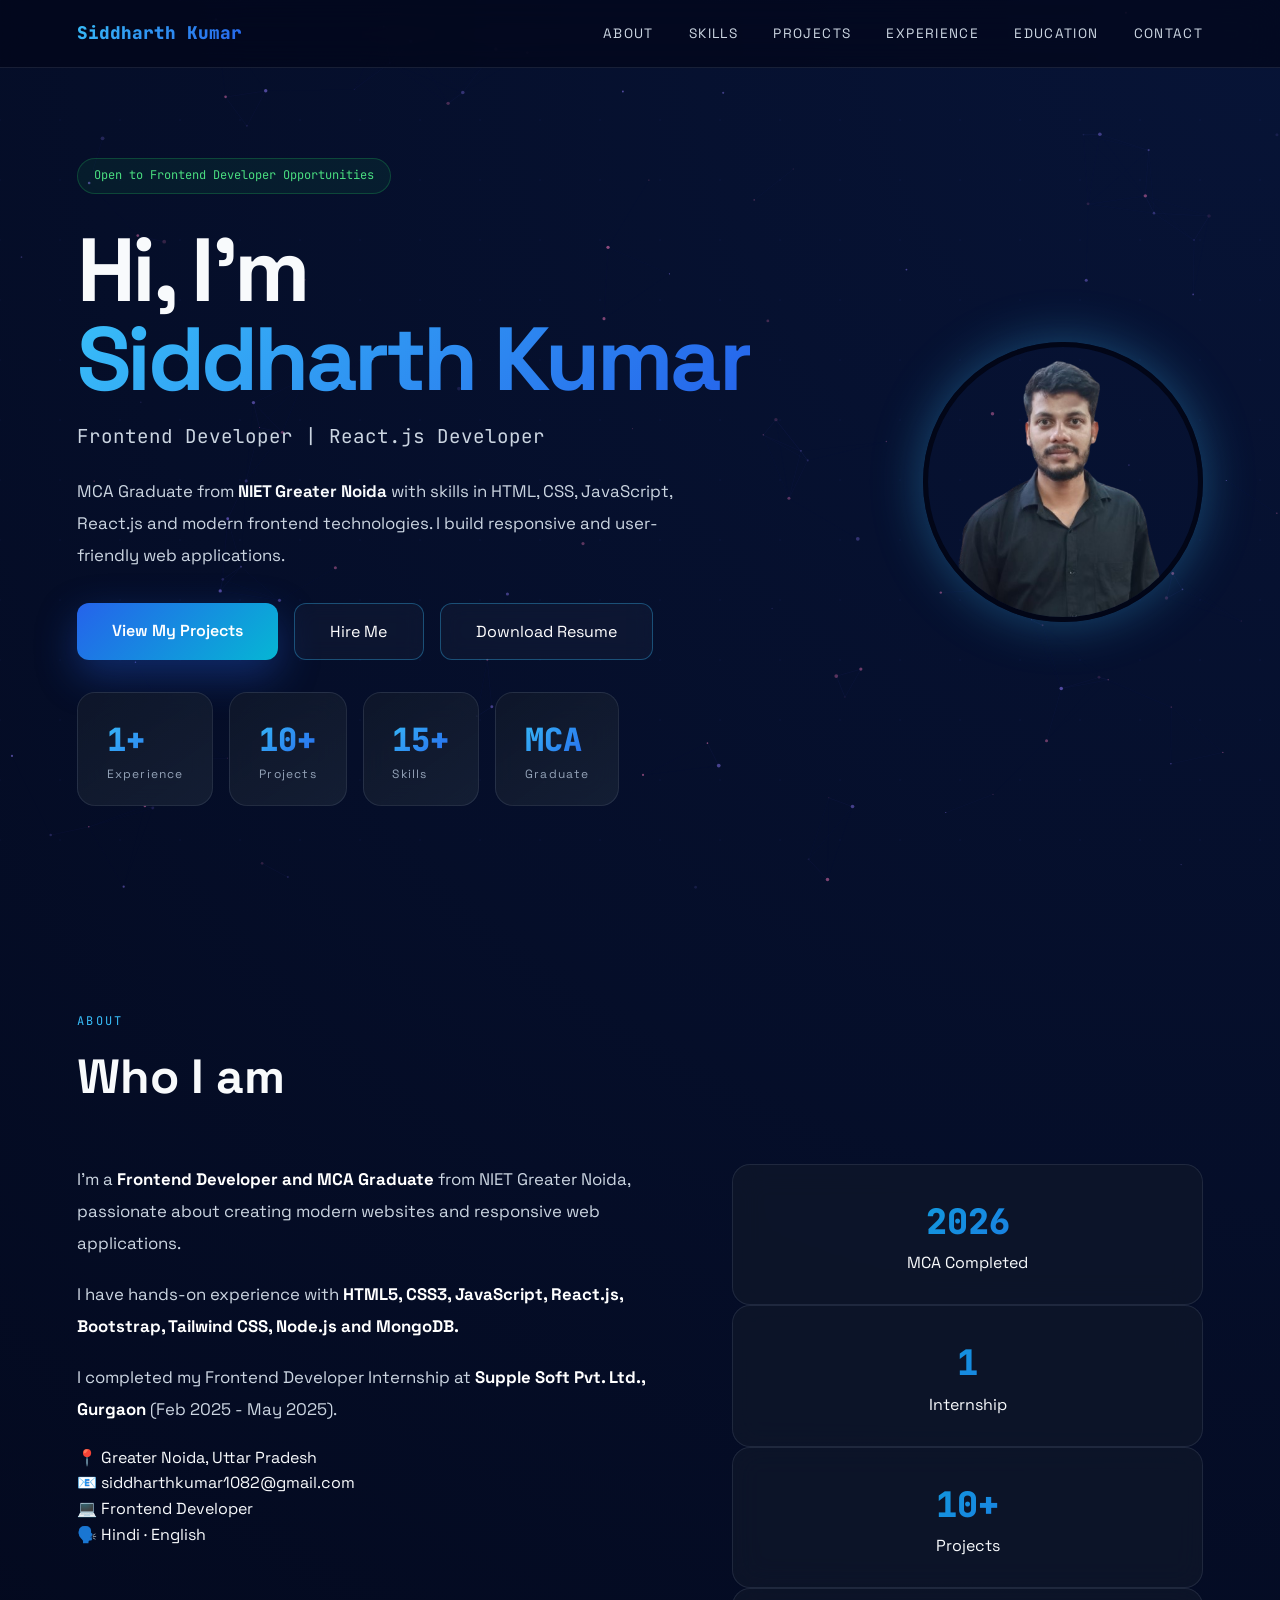
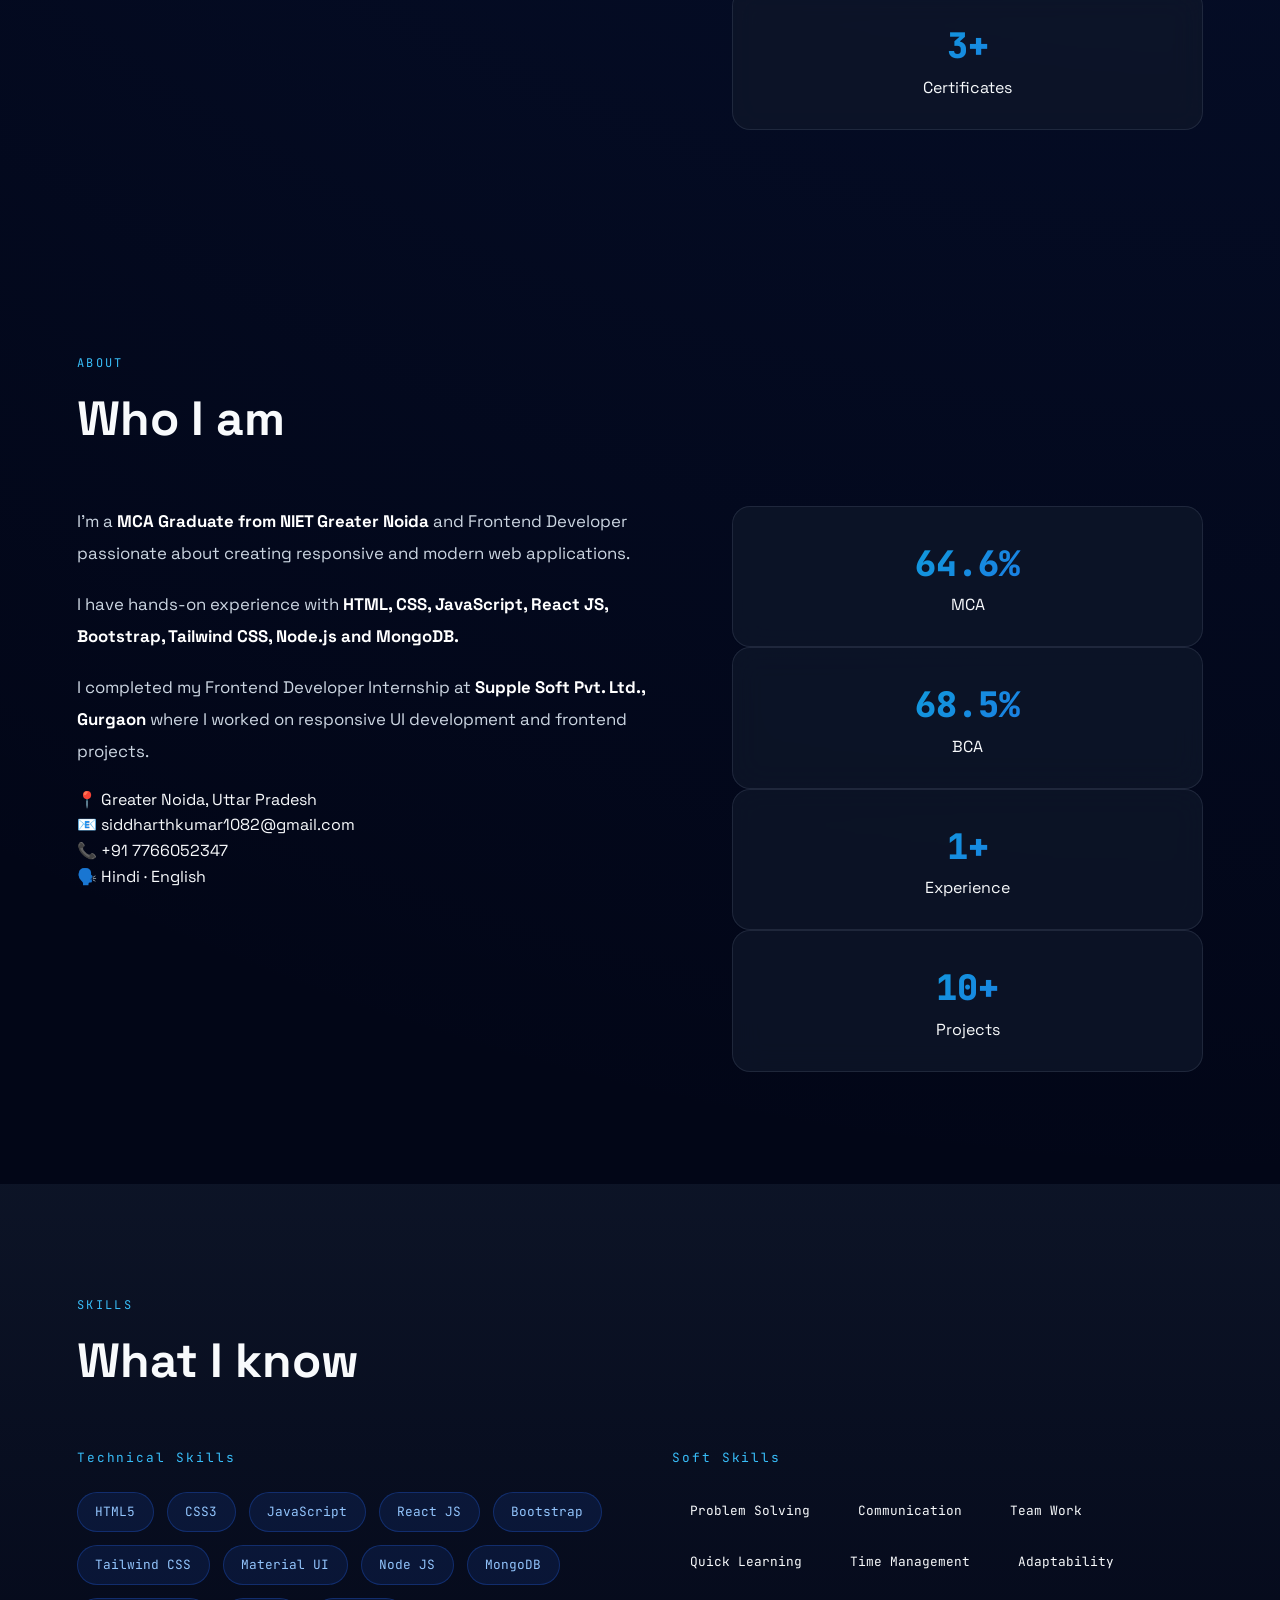
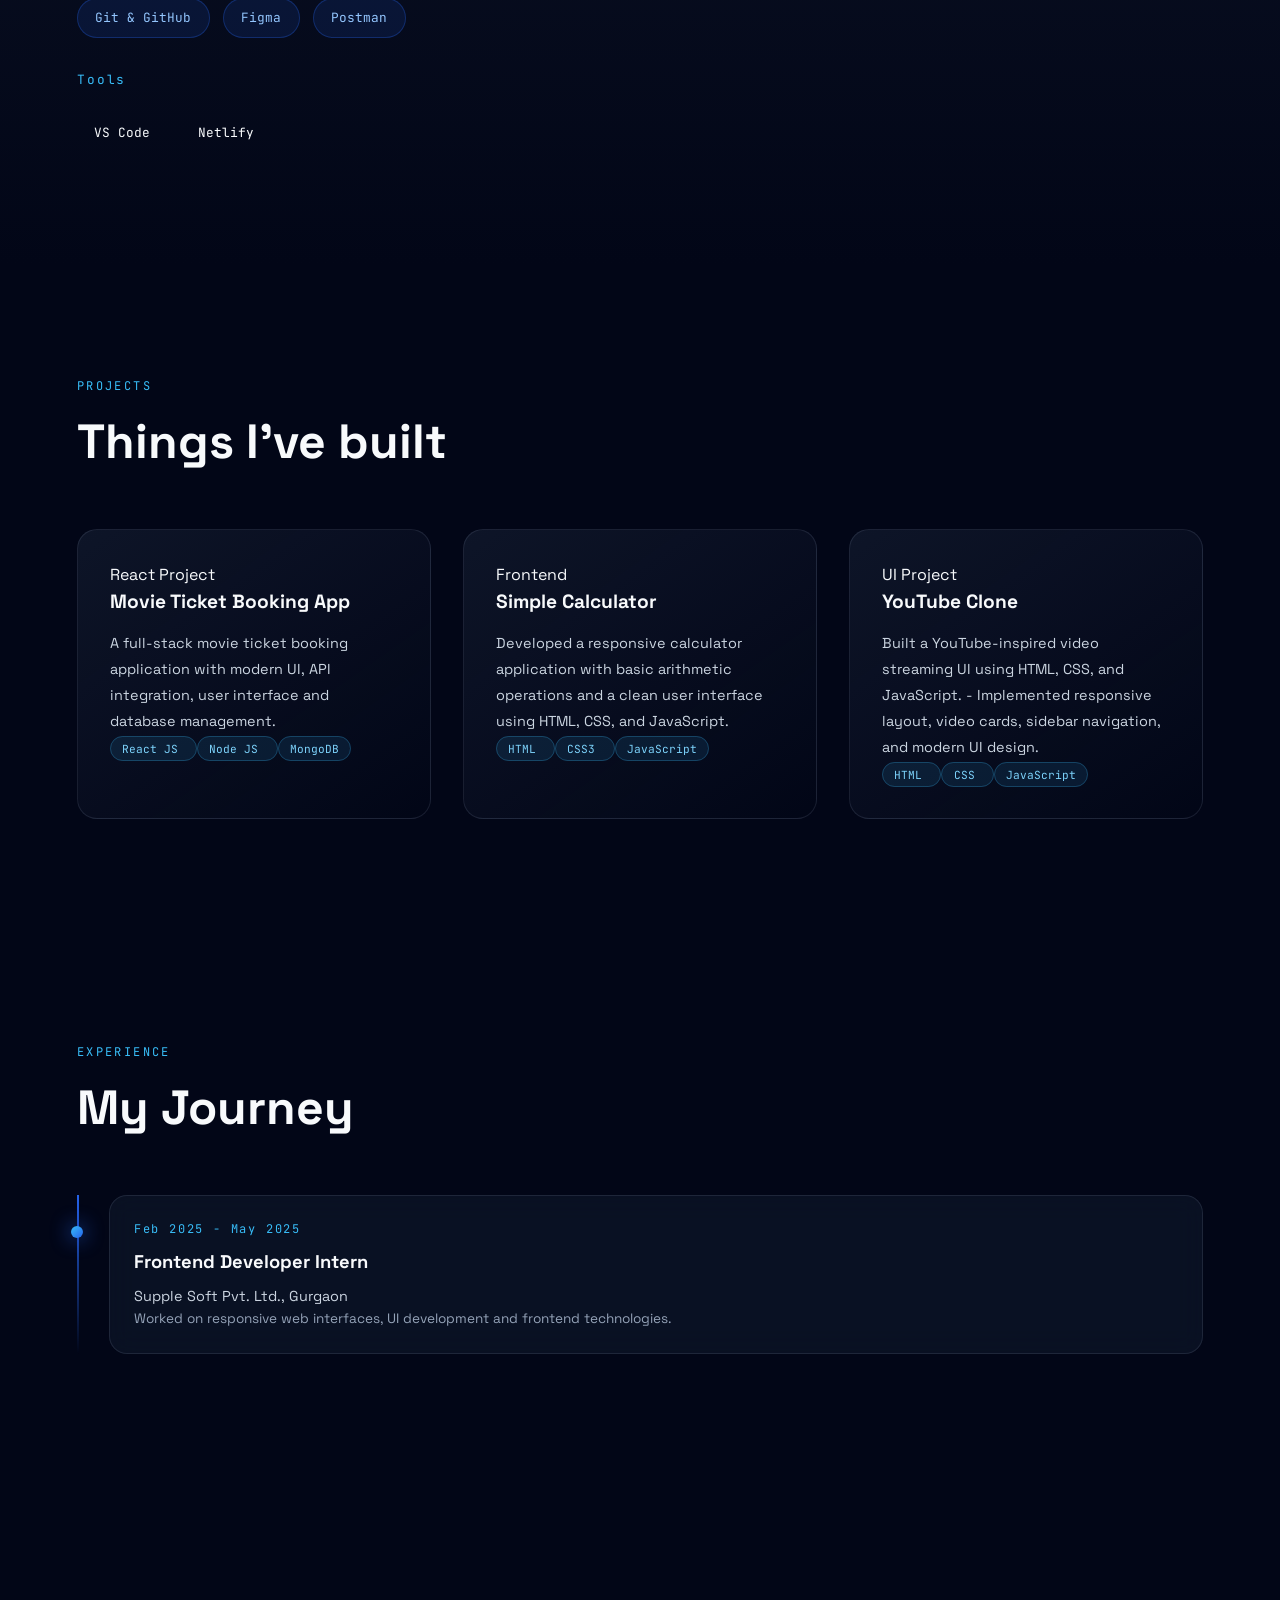
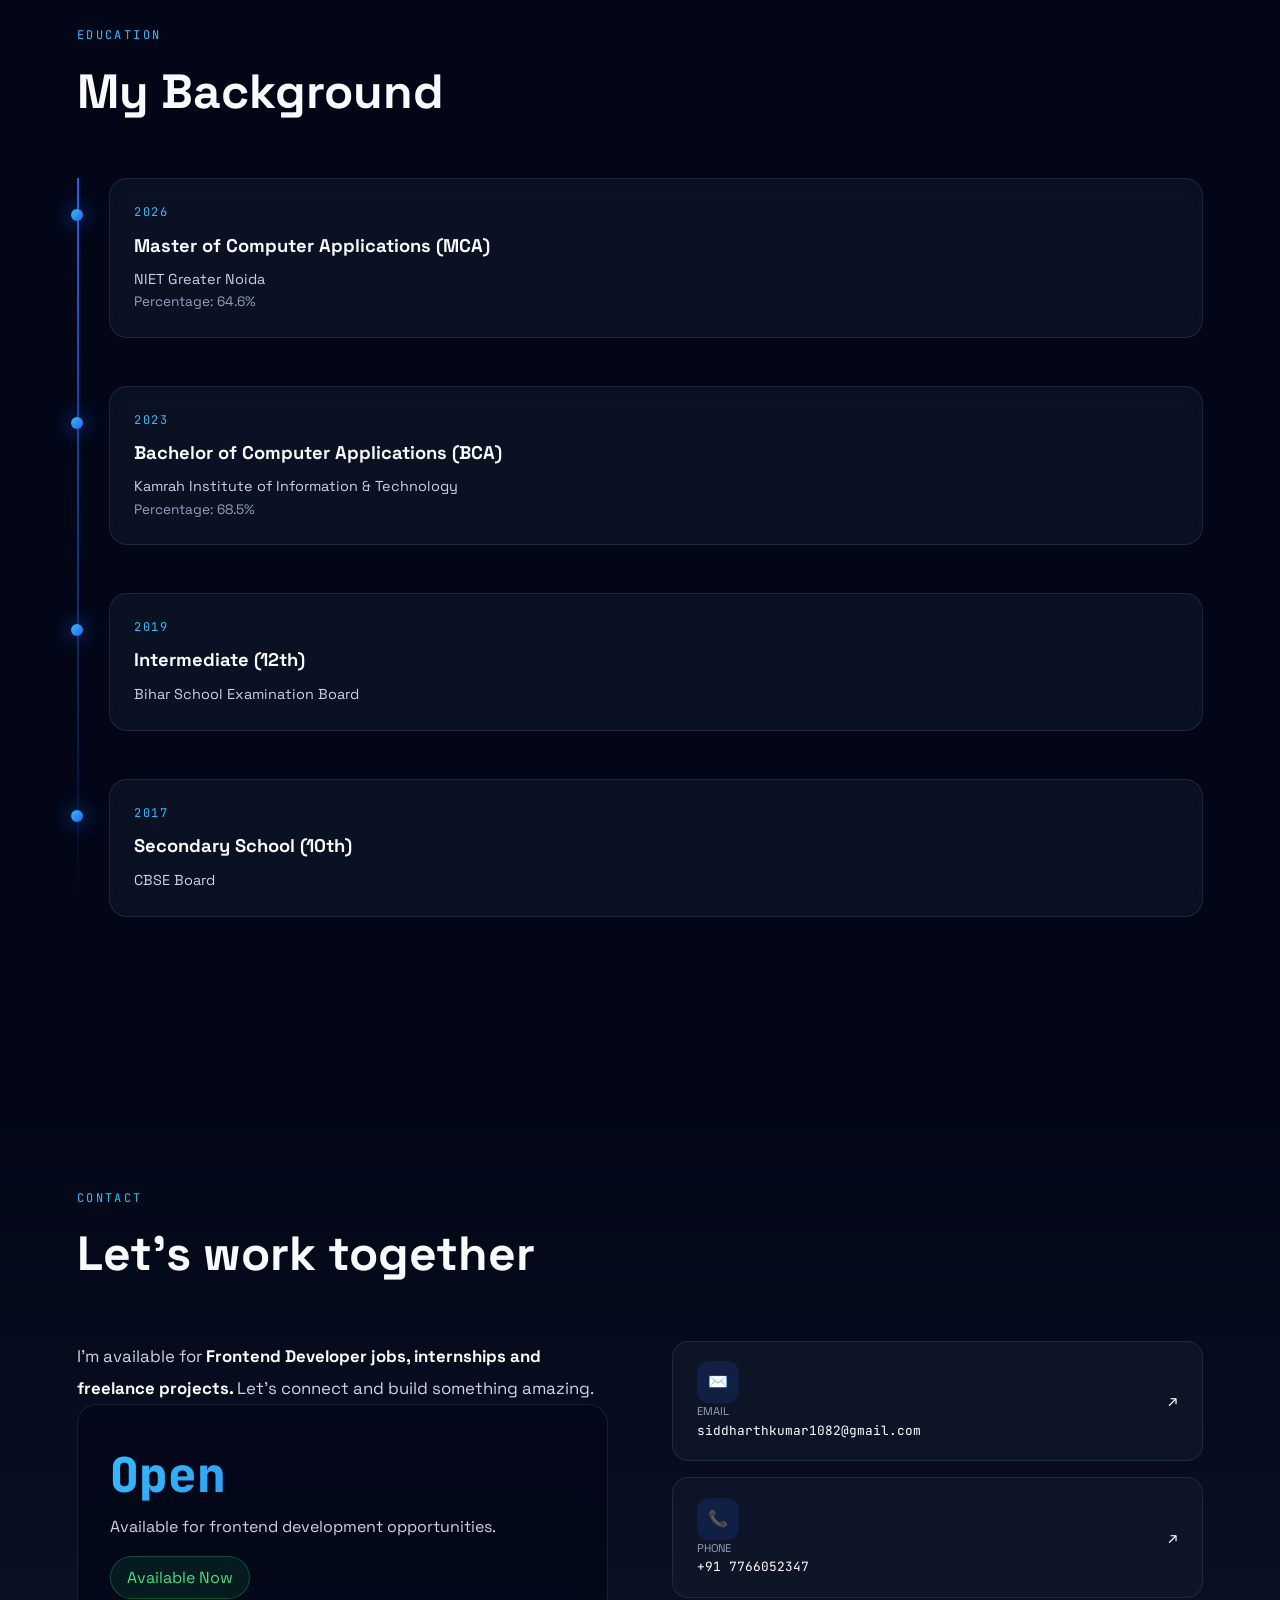
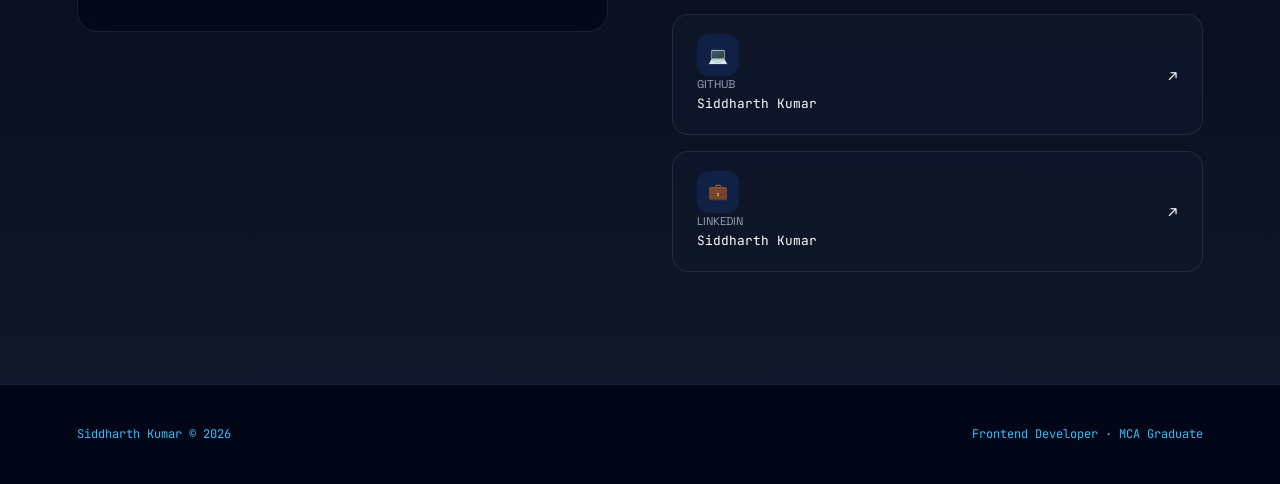
==== commit bd3bdeec: "Updated portfolio" ====
--- a/index.html
+++ b/index.html
@@ -907,14 +907,9 @@
                         </span>
 
 
-                        <span class="lang-pill">
-                            Vercel
-                        </span>
-
-
-                        <span class="lang-pill">
-                            Render
-                        </span>
+                     
+
+
 
 
 
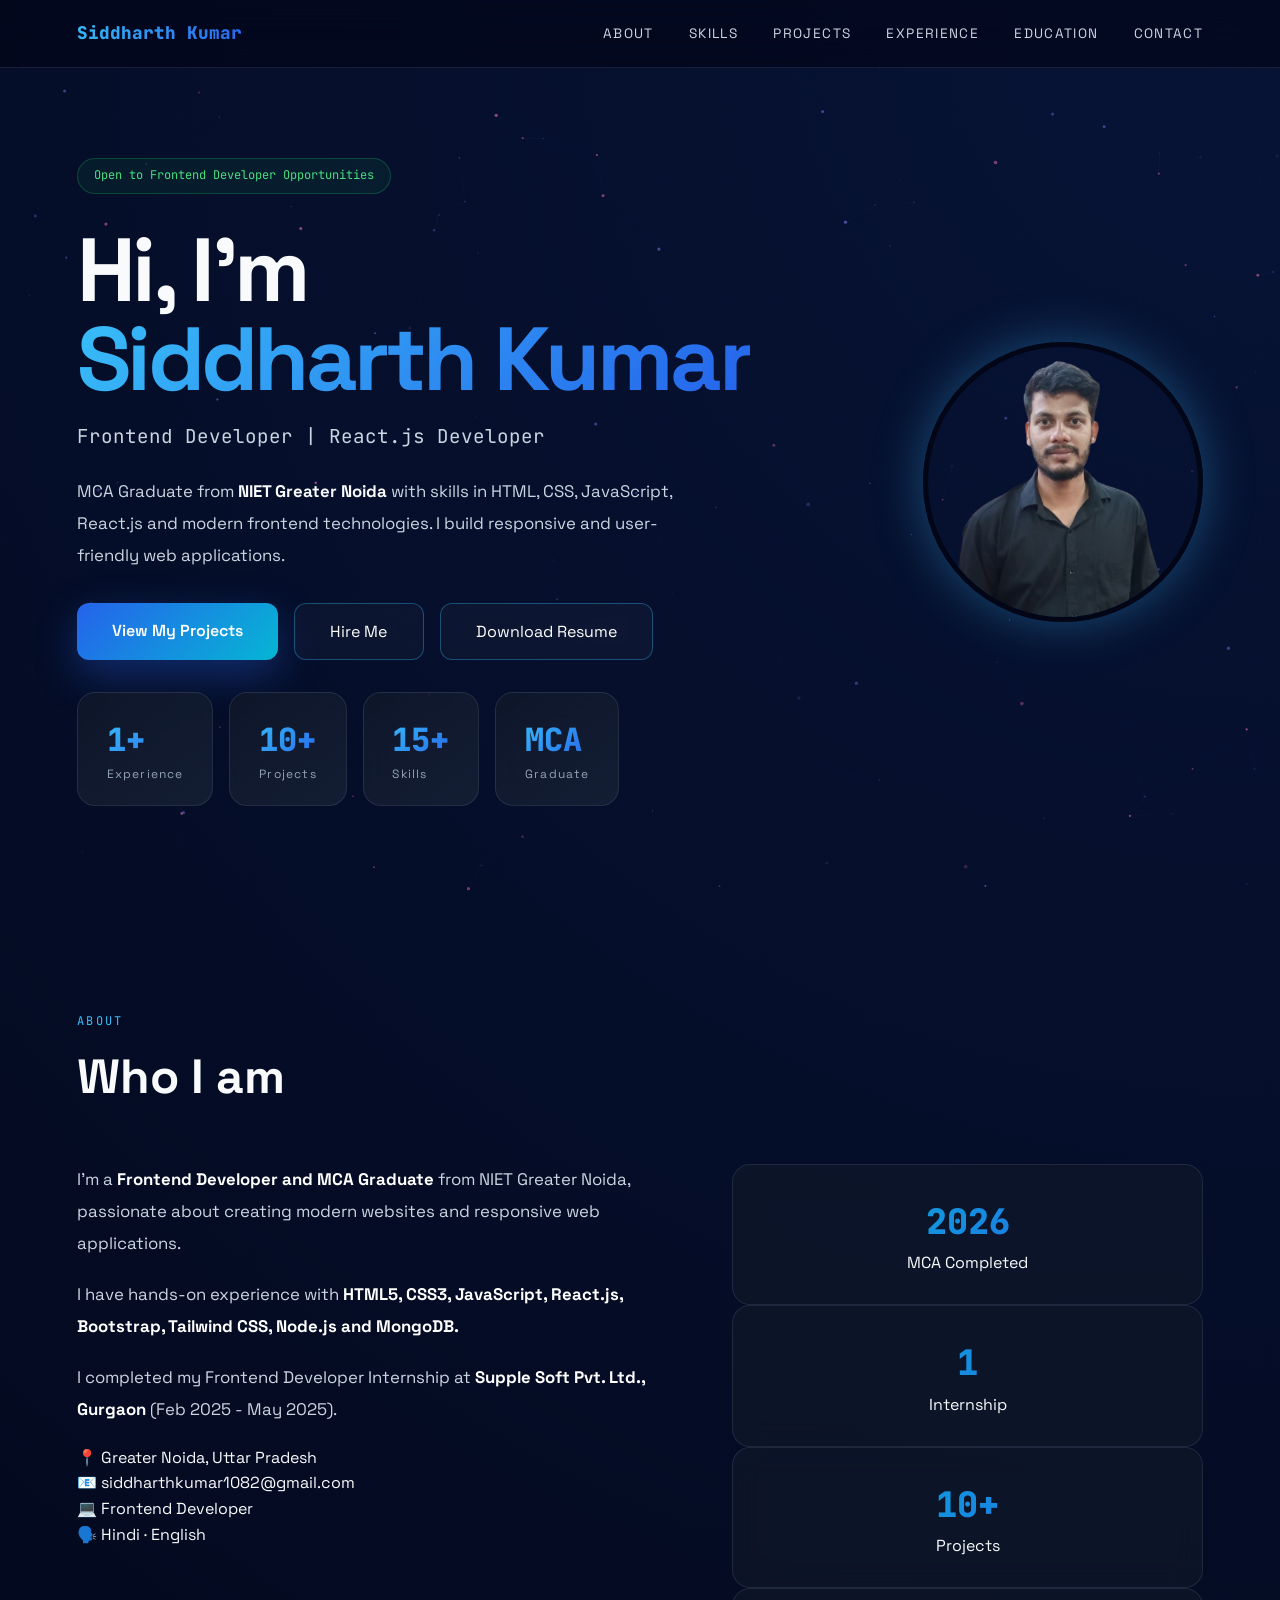
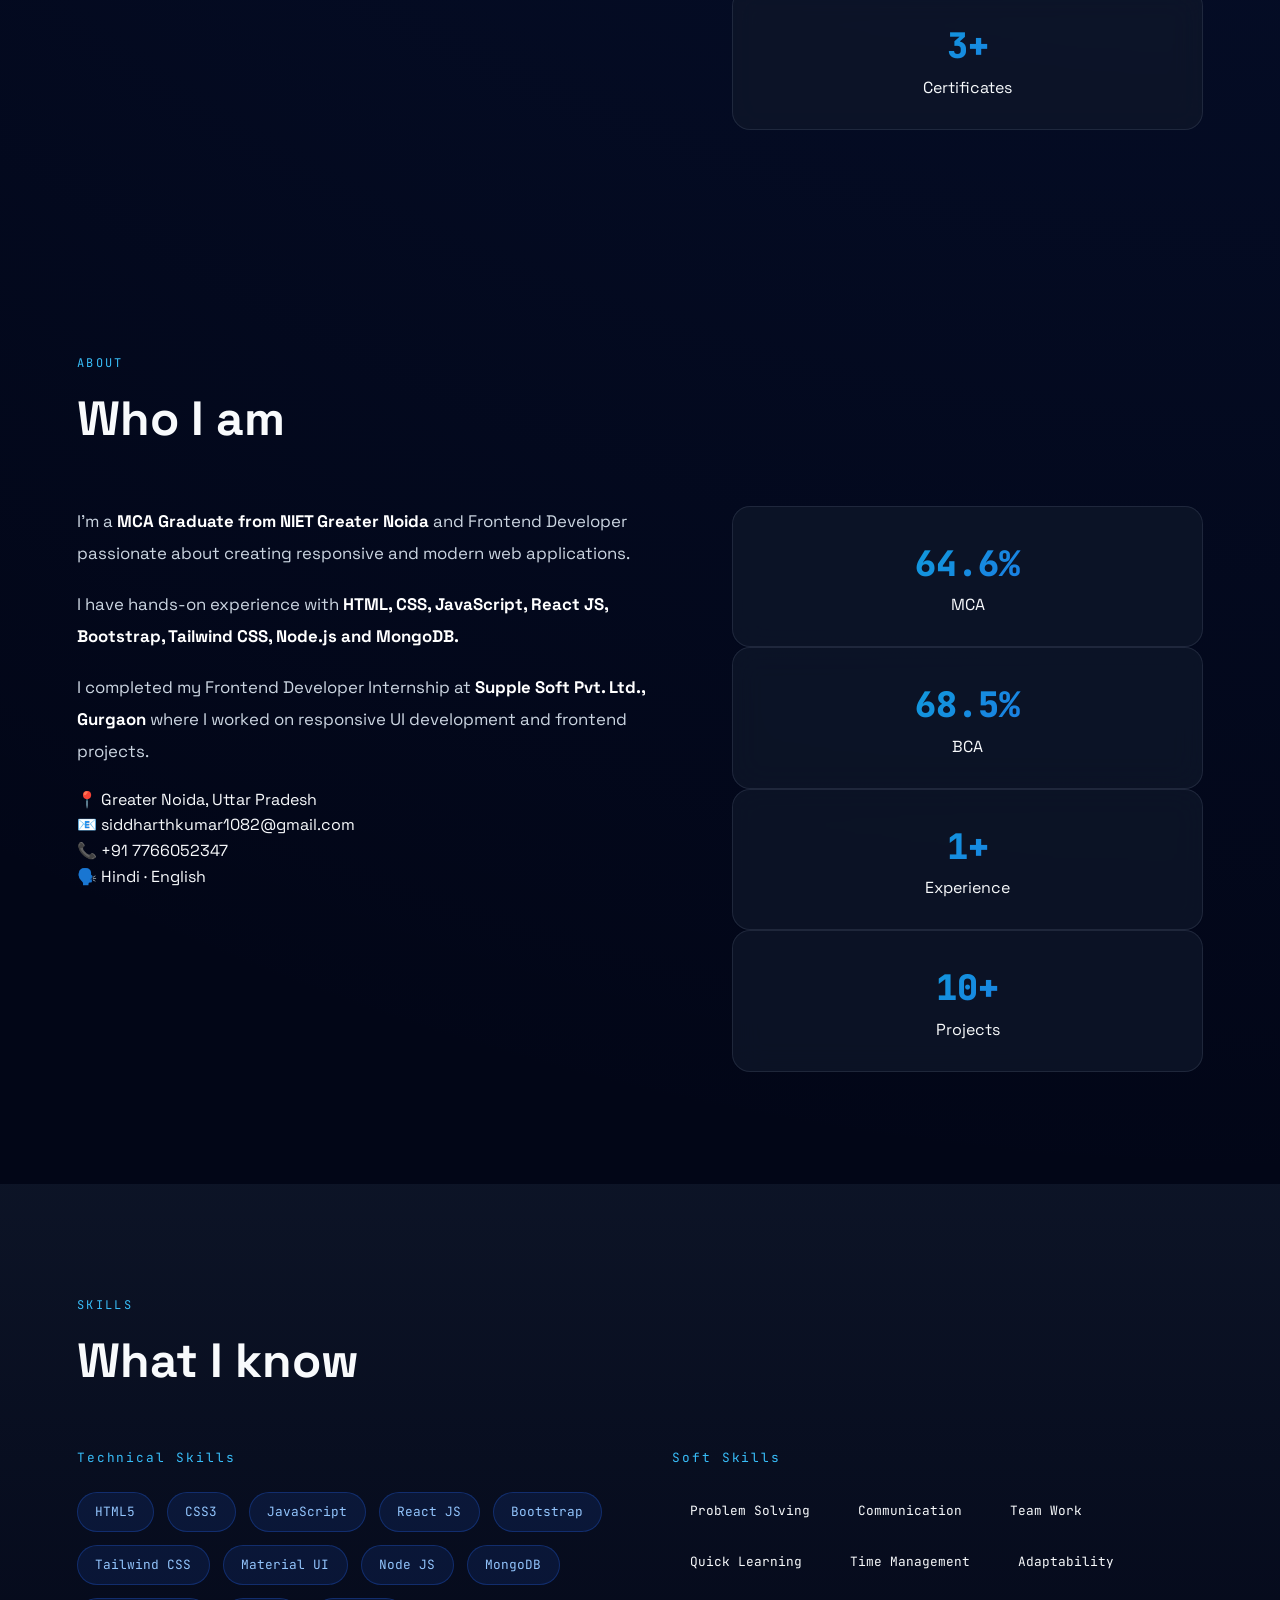
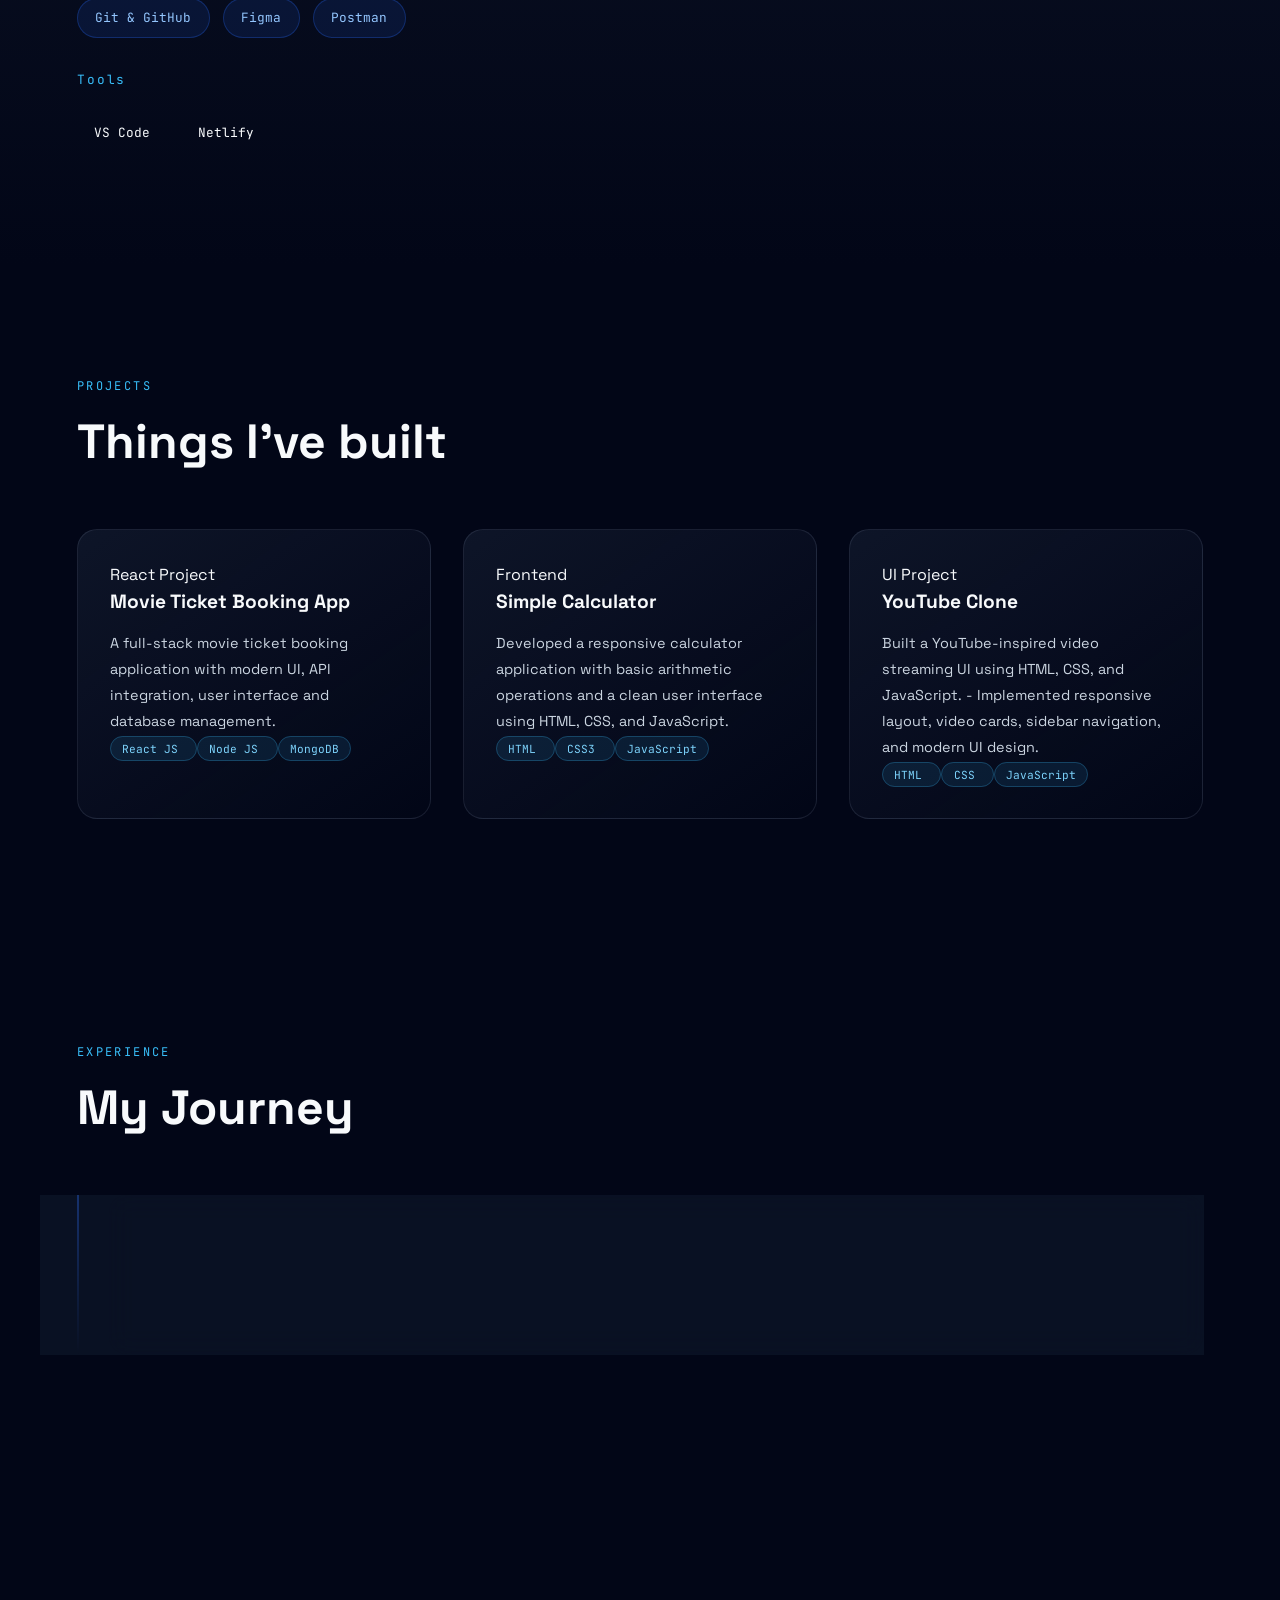
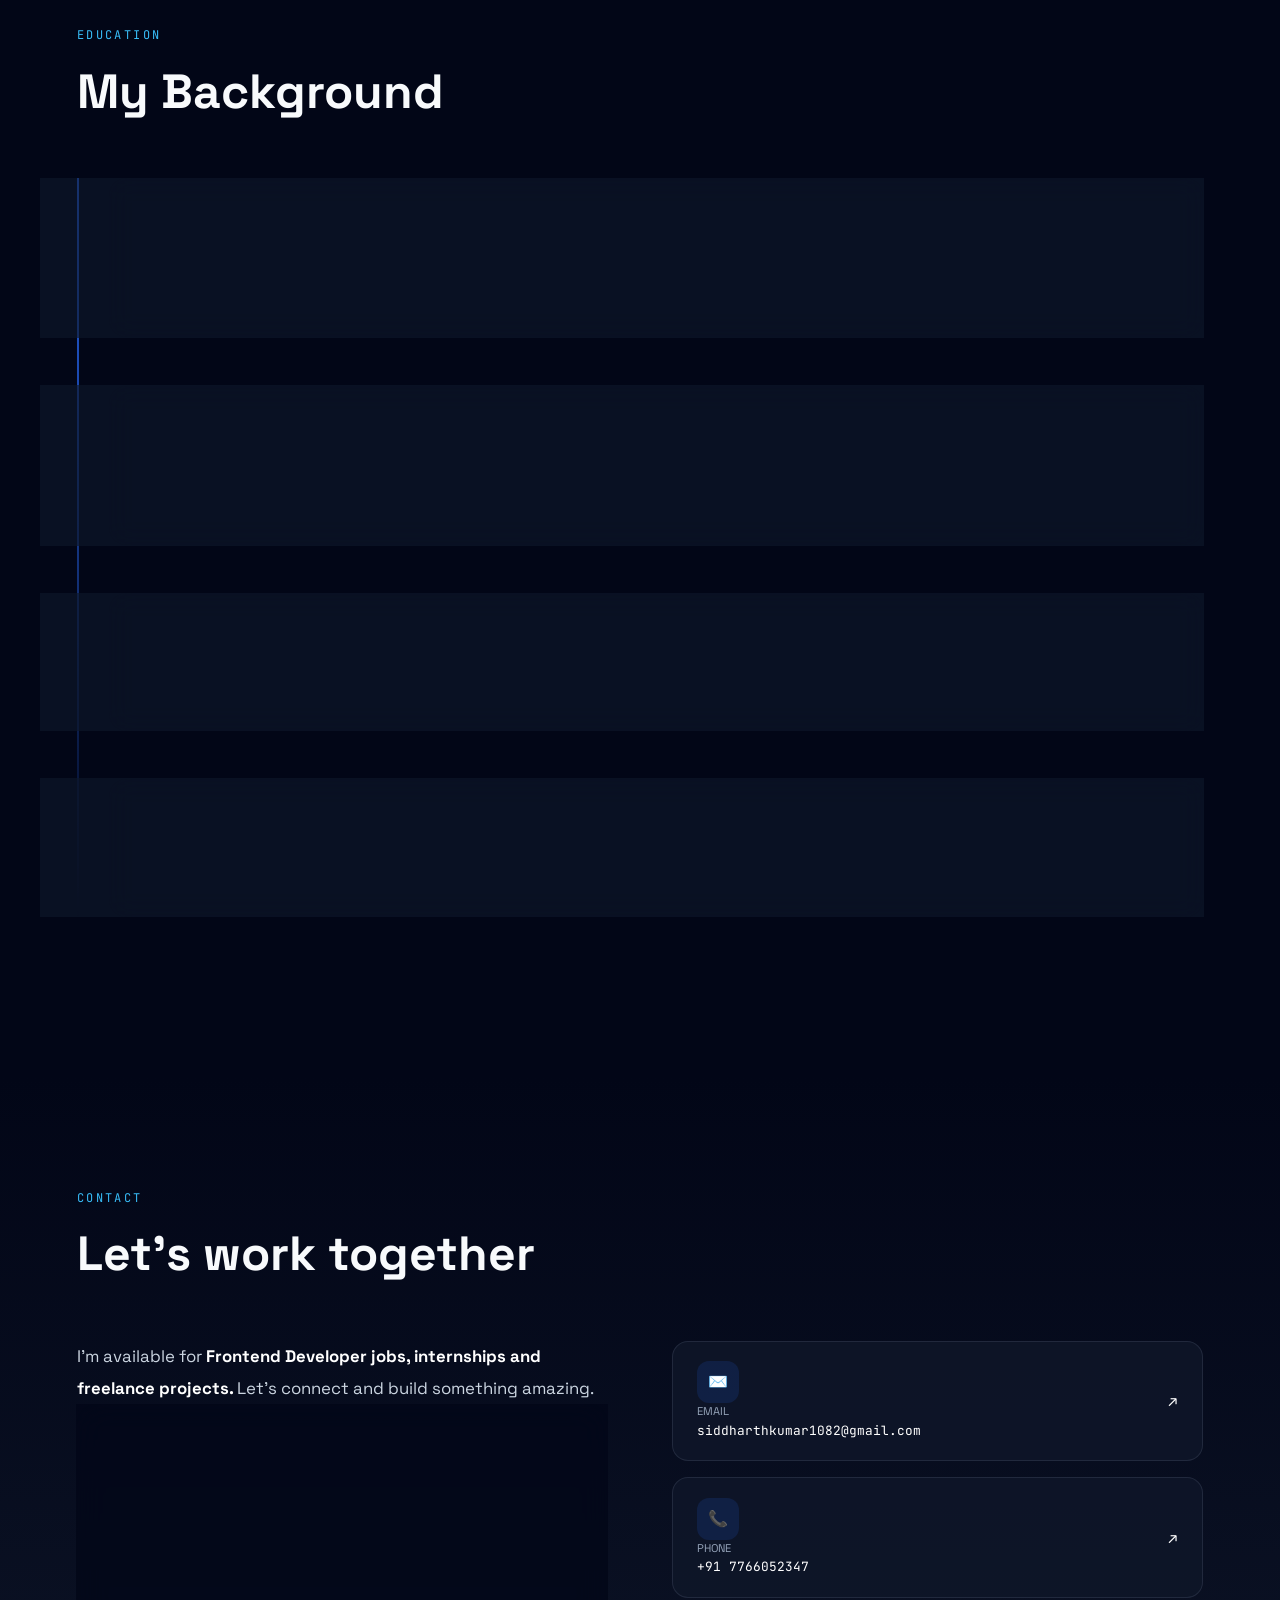
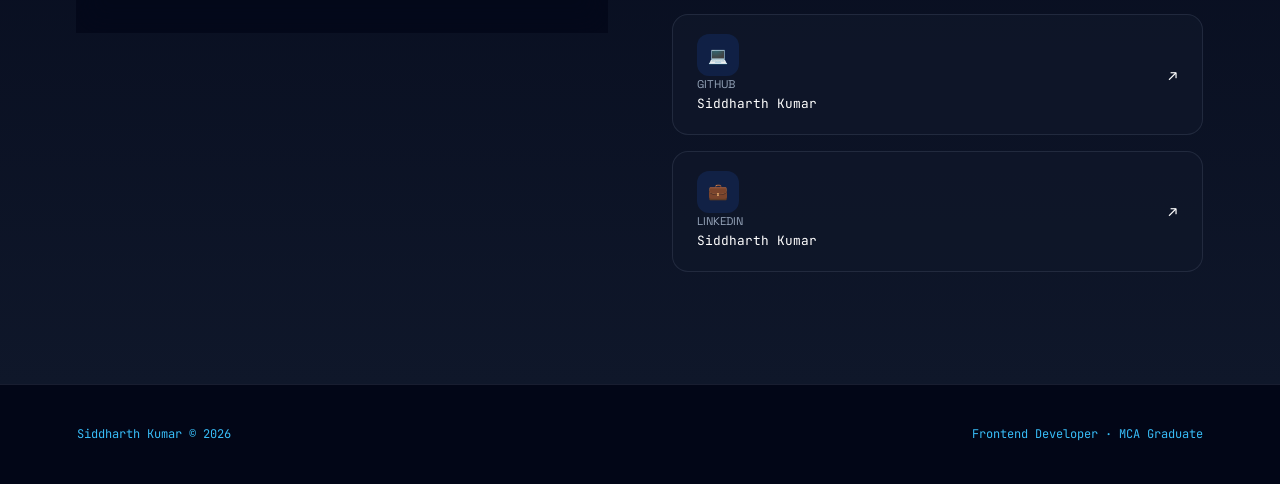
==== commit f632fe12: "Updated HTML and CSS project" ====
--- a/index.html
+++ b/index.html
@@ -6,6 +6,7 @@
     <meta charset="UTF-8">
 
     <meta name="viewport" content="width=device-width, initial-scale=1.0">
+    <link rel="shortcut icon" href="images/Admin.avif" type="image/x-icon">
 
 
     <title>Siddharth Kumar | Frontend Developer</title>
@@ -907,7 +908,7 @@
                         </span>
 
 
-                     
+
 
 
 
@@ -992,10 +993,6 @@
 
 
             </div>
-
-
-
-
             <div class="projects-grid">
 
 
